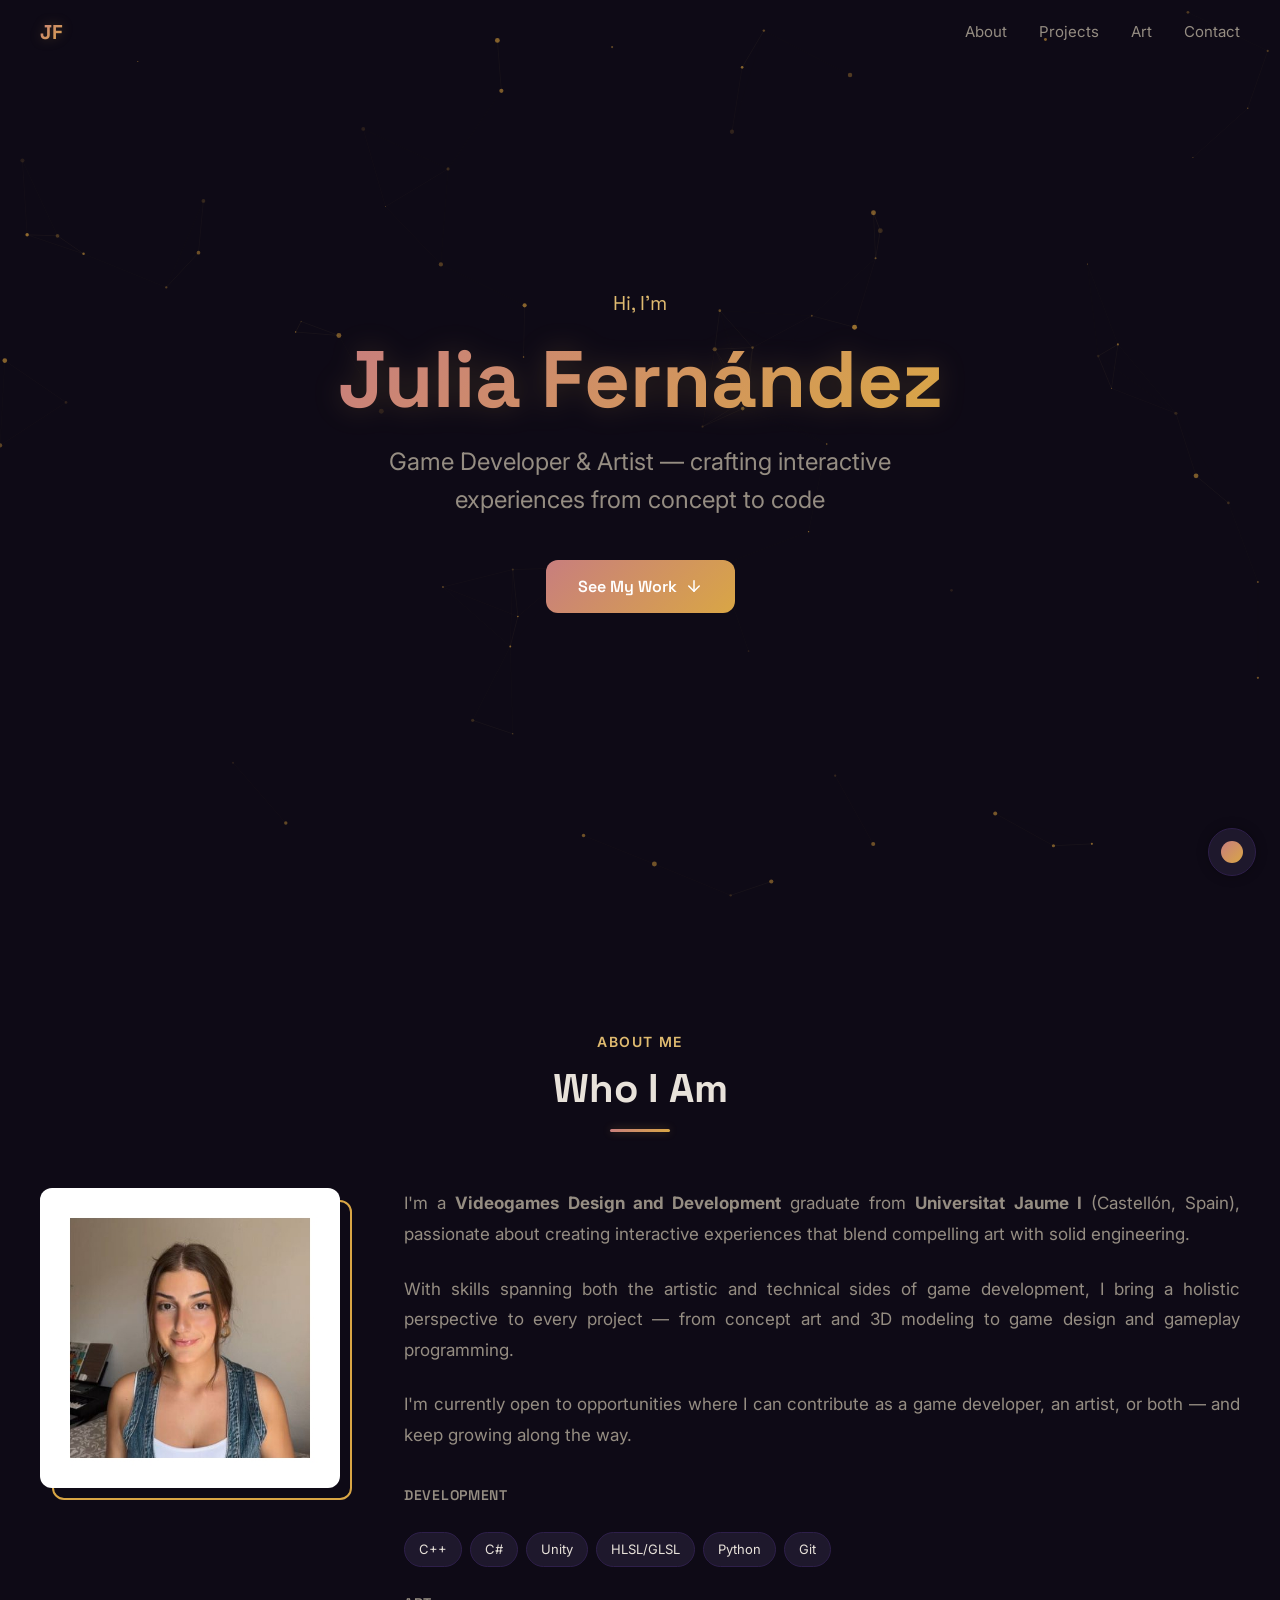
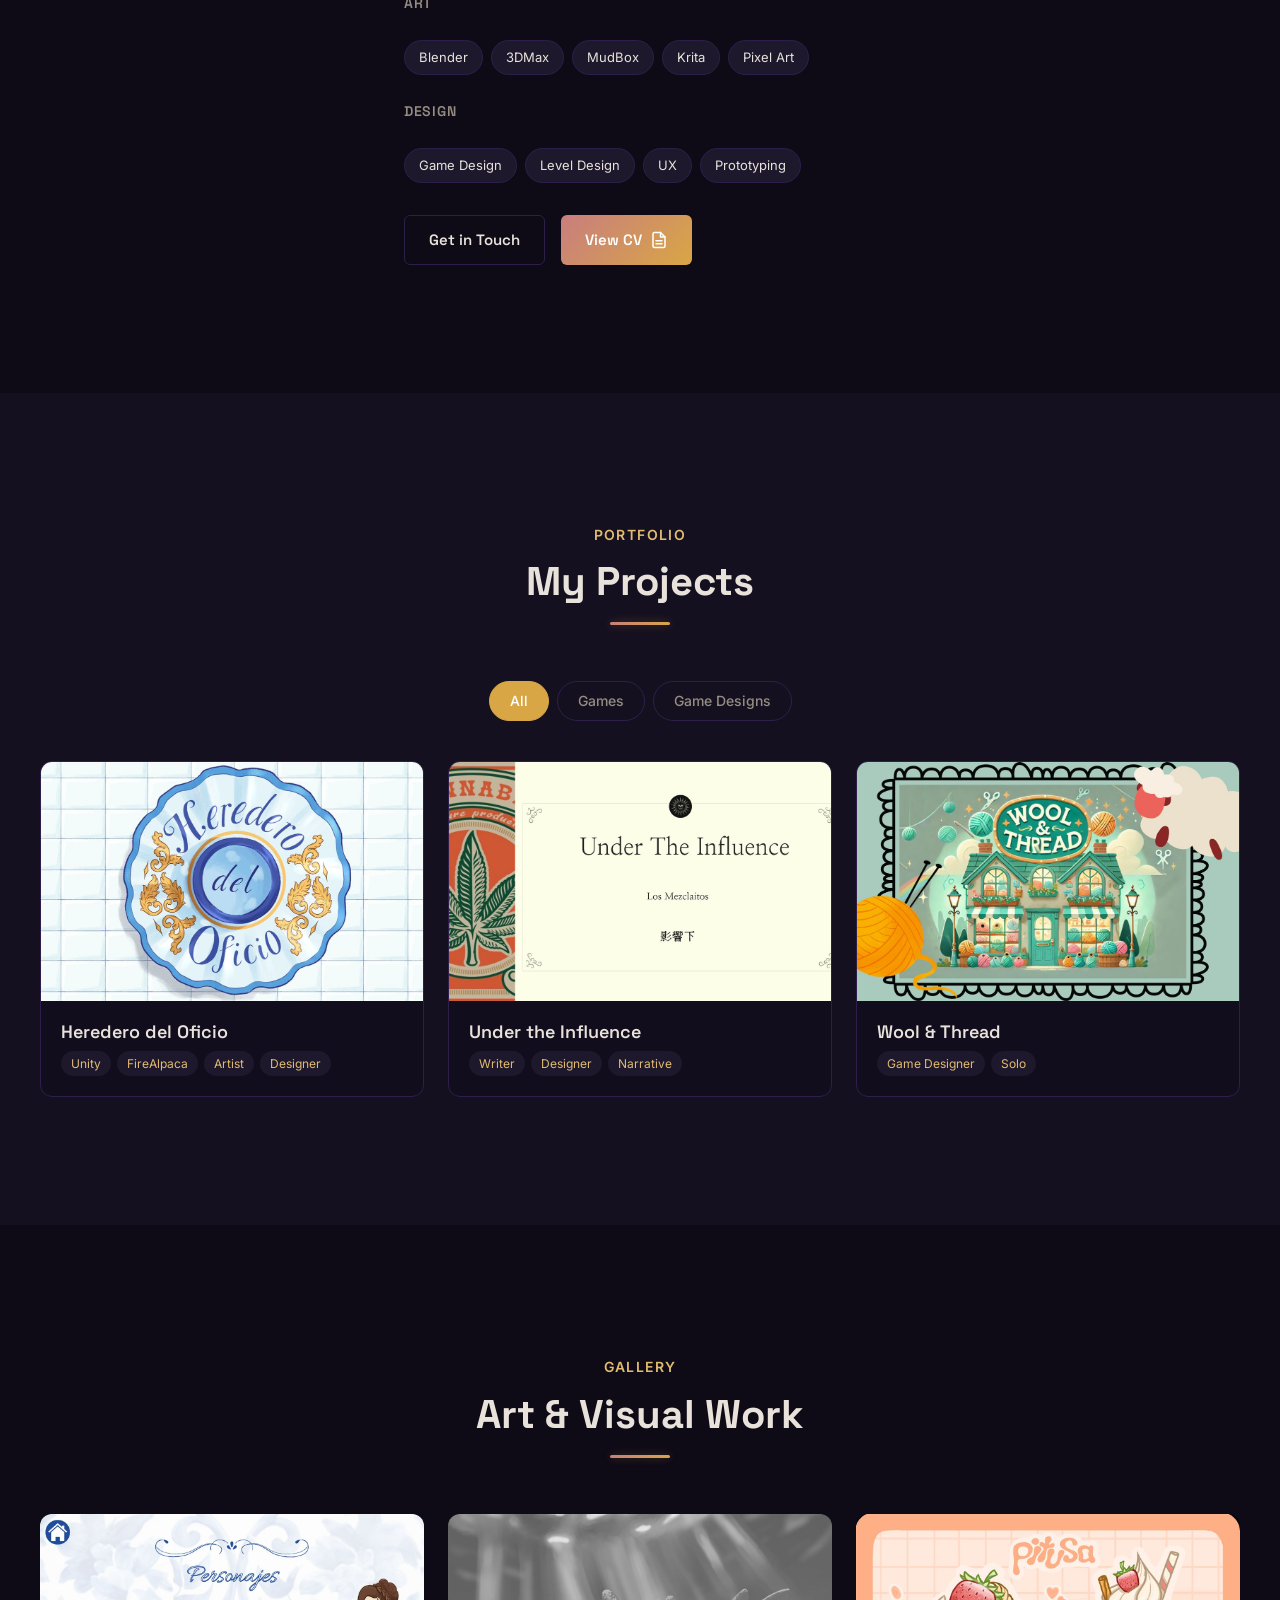
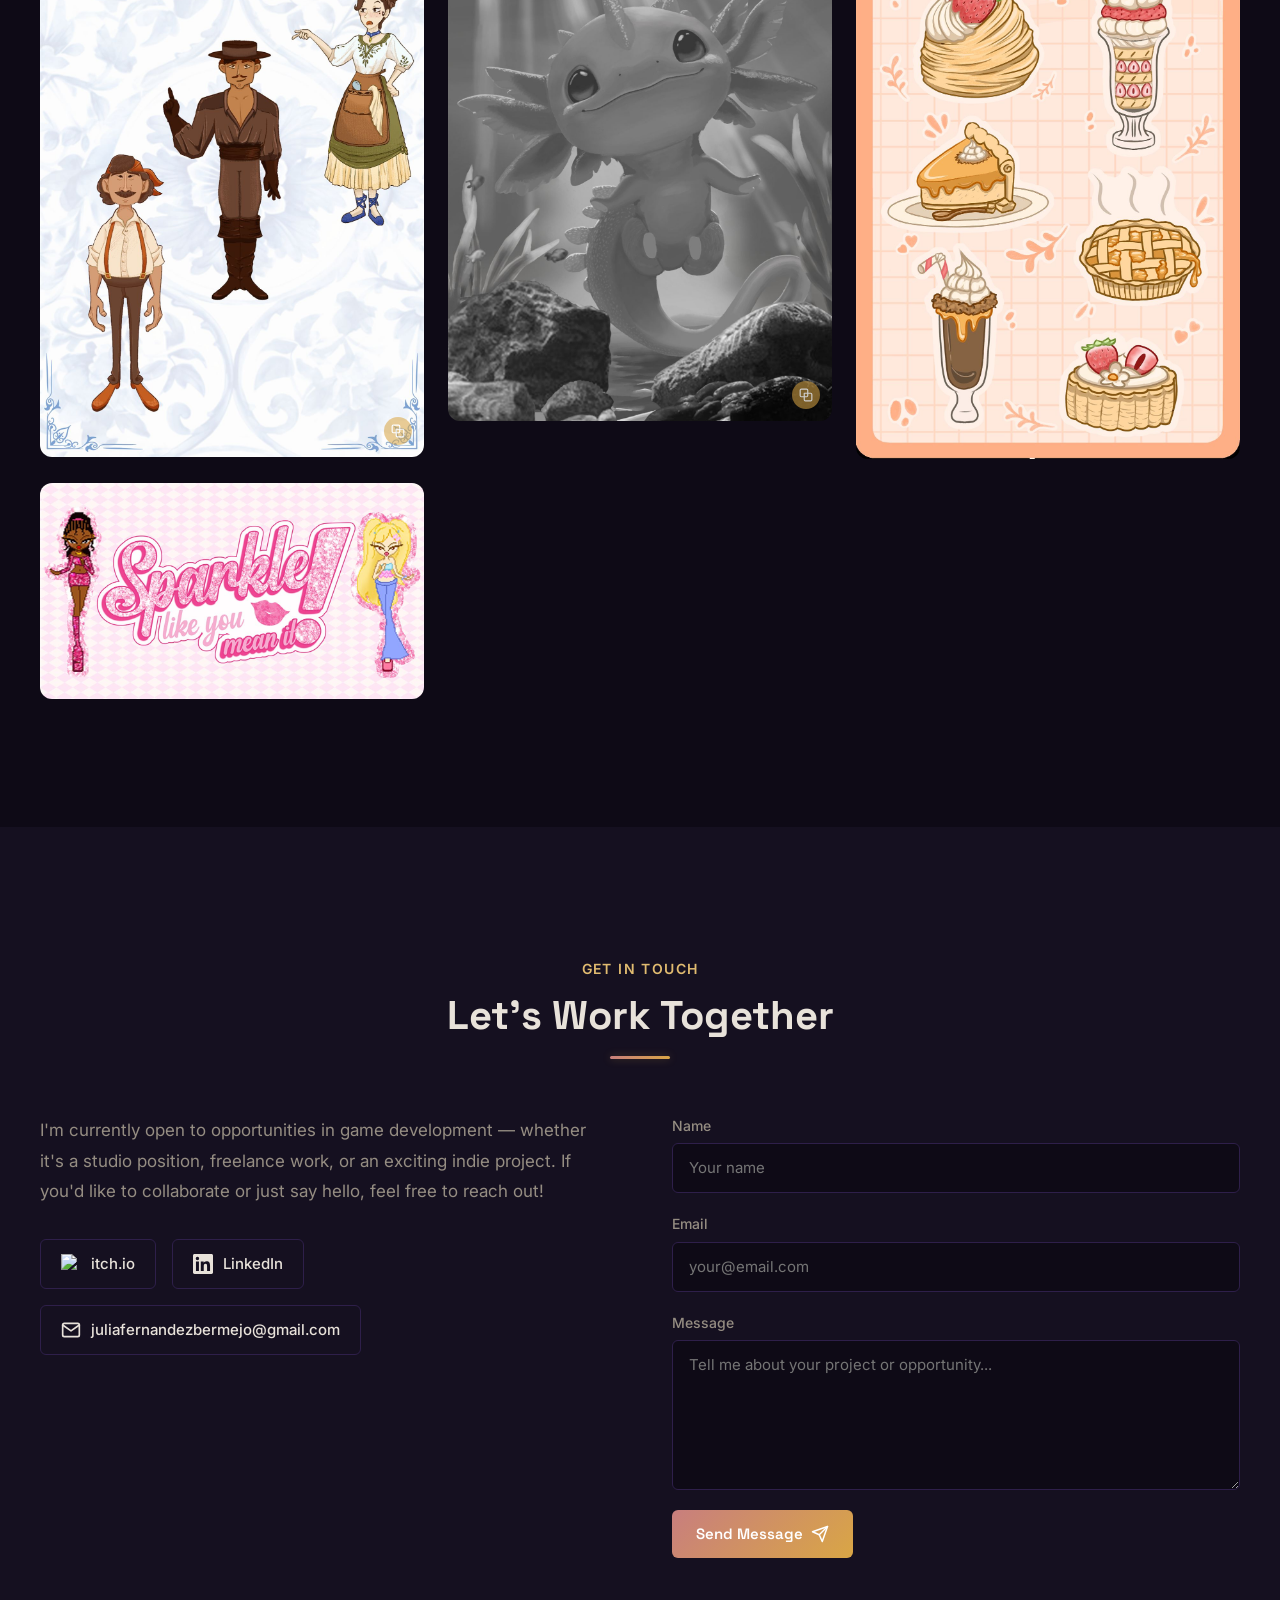
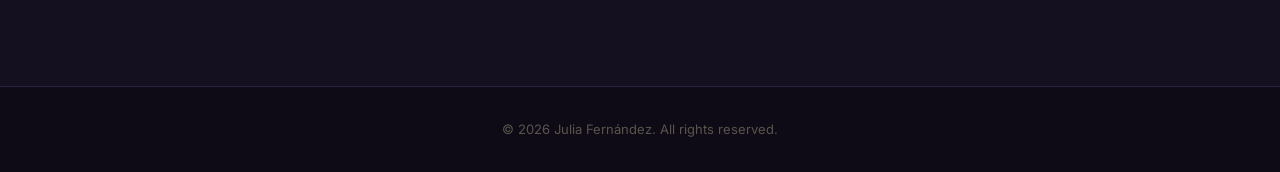
==== index.html @ 525a2eae "Add LinkedIn link to contact section Co-Authored-By: Claude Opus 4.6 (1M context) <noreply@anthropic" ====
<!DOCTYPE html>
<html lang="en">
<head>
  <meta charset="UTF-8">
  <meta name="viewport" content="width=device-width, initial-scale=1.0">
  <title>Julia Fernández — Game Developer & Artist</title>
  <meta name="description" content="Portfolio of Julia Fernández — Videogames Design & Development graduate from UJI. Game developer and artist showcasing games, art, and code.">

  <!-- Open Graph -->
  <meta property="og:title" content="Julia Fernández — Game Developer & Artist">
  <meta property="og:description" content="Game developer and artist. Videogames Design & Development graduate from UJI.">
  <meta property="og:type" content="website">

  <!-- Fonts -->
  <link rel="preconnect" href="https://fonts.googleapis.com">
  <link rel="preconnect" href="https://fonts.gstatic.com" crossorigin>
  <link href="https://fonts.googleapis.com/css2?family=Inter:wght@400;500;600;700&family=Space+Grotesk:wght@400;500;600;700&display=swap" rel="stylesheet">

  <!-- Styles -->
  <link rel="stylesheet" href="css/reset.css">
  <link rel="stylesheet" href="css/style.css?v=2">

  <!-- Favicon -->
  <link rel="icon" href="favicon.svg" type="image/svg+xml">
</head>
<body>

  <!-- ======== NAVIGATION ======== -->
  <nav class="nav">
    <div class="container">
      <a href="#hero" class="nav__logo">JF</a>
      <ul class="nav__links">
        <li><a href="#about" class="nav__link">About</a></li>
        <li><a href="#projects" class="nav__link">Projects</a></li>
        <li><a href="#art" class="nav__link">Art</a></li>
        <li><a href="#contact" class="nav__link">Contact</a></li>
      </ul>
      <button class="nav__hamburger" aria-label="Toggle menu">
        <span></span>
        <span></span>
        <span></span>
      </button>
    </div>
  </nav>

  <!-- ======== HERO ======== -->
  <section id="hero" class="hero">
    <canvas class="hero__canvas"></canvas>
    <div class="hero__content">
      <p class="hero__greeting">Hi, I'm</p>
      <h1 class="hero__name">Julia Fernández</h1>
      <p class="hero__tagline">Game Developer & Artist — crafting interactive experiences from concept to code</p>
      <a href="#projects" class="hero__cta">
        See My Work
        <svg viewBox="0 0 24 24" fill="none" stroke="currentColor" stroke-width="2" stroke-linecap="round" stroke-linejoin="round"><line x1="12" y1="5" x2="12" y2="19"/><polyline points="19 12 12 19 5 12"/></svg>
      </a>
    </div>
  </section>

  <!-- ======== ABOUT ======== -->
  <section id="about" class="about">
    <div class="container">
      <div class="section-header reveal">
        <span class="section-header__label">About Me</span>
        <h2 class="section-header__title">Who I Am</h2>
        <div class="section-header__line"></div>
      </div>
      <div class="about__grid reveal">
        <div class="about__image-wrapper">
          <img src="assets/images/profile/Foto_perfil.jpg" alt="Julia Fernández" class="about__image">
        </div>
        <div class="about__text">
          <p>I'm a <strong>Videogames Design and Development</strong> graduate from <strong>Universitat Jaume I</strong> (Castellón, Spain), passionate about creating interactive experiences that blend compelling art with solid engineering.</p>
          <p>With skills spanning both the artistic and technical sides of game development, I bring a holistic perspective to every project — from concept art and 3D modeling to game design and gameplay programming.</p>
          <p>I'm currently open to opportunities where I can contribute as a game developer, an artist, or both — and keep growing along the way.</p>

          <div class="about__skills">
            <div class="about__skills-category">
              <p class="about__skills-label">Development</p>
              <div class="about__skills-list">
                <span class="skill-pill">C++</span>
                <span class="skill-pill">C#</span>
                <span class="skill-pill">Unity</span>
                <span class="skill-pill">HLSL/GLSL</span>
                <span class="skill-pill">Python</span>
                <span class="skill-pill">Git</span>
              </div>
            </div>
            <div class="about__skills-category">
              <p class="about__skills-label">Art</p>
              <div class="about__skills-list">
                <span class="skill-pill">Blender</span>
                <span class="skill-pill">3DMax</span>
                <span class="skill-pill">MudBox</span>
                <span class="skill-pill">Krita</span>
                <span class="skill-pill">Pixel Art</span>
              </div>
            </div>
            <div class="about__skills-category">
              <p class="about__skills-label">Design</p>
              <div class="about__skills-list">
                <span class="skill-pill">Game Design</span>
                <span class="skill-pill">Level Design</span>
                <span class="skill-pill">UX</span>
                <span class="skill-pill">Prototyping</span>
              </div>
            </div>
          </div>

          <div class="about__actions">
            <a href="#contact" class="btn btn--outline">Get in Touch</a>
            <button class="btn btn--primary" id="view-cv-btn">
              View CV
              <svg viewBox="0 0 24 24" fill="none" stroke="currentColor" stroke-width="2" stroke-linecap="round" stroke-linejoin="round"><path d="M14 2H6a2 2 0 0 0-2 2v16a2 2 0 0 0 2 2h12a2 2 0 0 0 2-2V8z"/><polyline points="14 2 14 8 20 8"/><line x1="16" y1="13" x2="8" y2="13"/><line x1="16" y1="17" x2="8" y2="17"/></svg>
            </button>
          </div>
        </div>
      </div>
    </div>
  </section>

  <!-- ======== PROJECTS ======== -->
  <section id="projects" class="projects">
    <div class="container">
      <div class="section-header reveal">
        <span class="section-header__label">Portfolio</span>
        <h2 class="section-header__title">My Projects</h2>
        <div class="section-header__line"></div>
      </div>

      <div class="projects__filters reveal">
        <button class="filter-btn active" data-filter="all">All</button>
        <button class="filter-btn" data-filter="game">Games</button>
        <button class="filter-btn" data-filter="design">Game Designs</button>
      </div>

      <div class="projects__grid">
        <!-- Heredero del Oficio -->
        <article class="project-card reveal" data-project="heredero-del-oficio" data-category="game">
          <div class="project-card__thumbnail">
            <img src="assets/images/projects/PortadaJuegoItchHDO.jpg" alt="Heredero del Oficio" loading="lazy">
            <div class="project-card__overlay">
              <p class="project-card__overlay-text">Click to see details</p>
            </div>
          </div>
          <div class="project-card__info">
            <h3 class="project-card__title">Heredero del Oficio</h3>
            <div class="project-card__tags">
              <span class="project-card__tag">Unity</span>
              <span class="project-card__tag">FireAlpaca</span>
              <span class="project-card__tag">Artist</span>
              <span class="project-card__tag">Designer</span>
            </div>
          </div>
        </article>

        <!-- Under the Influence -->
        <article class="project-card reveal" data-project="under-the-influence" data-category="design">
          <div class="project-card__thumbnail">
            <img src="assets/images/projects/Under the influence.jpg" alt="Under the Influence" loading="lazy">
            <div class="project-card__overlay">
              <p class="project-card__overlay-text">Click to see details</p>
            </div>
          </div>
          <div class="project-card__info">
            <h3 class="project-card__title">Under the Influence</h3>
            <div class="project-card__tags">
              <span class="project-card__tag">Writer</span>
              <span class="project-card__tag">Designer</span>
              <span class="project-card__tag">Narrative</span>
            </div>
          </div>
        </article>

        <!-- Wool & Thread -->
        <article class="project-card reveal" data-project="wool-and-thread" data-category="design">
          <div class="project-card__thumbnail">
            <img src="assets/images/projects/Wool & Thread.jpg" alt="Wool & Thread" loading="lazy">
            <div class="project-card__overlay">
              <p class="project-card__overlay-text">Click to see details</p>
            </div>
          </div>
          <div class="project-card__info">
            <h3 class="project-card__title">Wool & Thread</h3>
            <div class="project-card__tags">
              <span class="project-card__tag">Game Designer</span>
              <span class="project-card__tag">Solo</span>
            </div>
          </div>
        </article>
      </div>
    </div>
  </section>

  <!-- ======== ART GALLERY ======== -->
  <section id="art" class="art">
    <div class="container">
      <div class="section-header reveal">
        <span class="section-header__label">Gallery</span>
        <h2 class="section-header__title">Art & Visual Work</h2>
        <div class="section-header__line"></div>
      </div>

      <div class="gallery__grid reveal">
        <!-- HDO Stack -->
        <div class="gallery__stack">
          <div class="gallery__item">
            <img src="assets/images/art/HDO1.jpg" alt="HDO 1" loading="lazy">
            <div class="gallery__item__overlay gallery__item__overlay--linked">
              <svg viewBox="0 0 24 24" fill="none" stroke="currentColor" stroke-width="2" stroke-linecap="round" stroke-linejoin="round"><circle cx="11" cy="11" r="8"/><line x1="21" y1="21" x2="16.65" y2="16.65"/><line x1="11" y1="8" x2="11" y2="14"/><line x1="8" y1="11" x2="14" y2="11"/></svg>
              <a href="assets/docs/Heredero del oficio trabajo individual_FernandezBermejoJulia.pdf" target="_blank" rel="noopener" class="gallery__item__link">
                <svg viewBox="0 0 24 24" fill="none" stroke="currentColor" stroke-width="2" stroke-linecap="round" stroke-linejoin="round"><path d="M14 2H6a2 2 0 0 0-2 2v16a2 2 0 0 0 2 2h12a2 2 0 0 0 2-2V8z"/><polyline points="14 2 14 8 20 8"/><line x1="16" y1="13" x2="8" y2="13"/><line x1="16" y1="17" x2="8" y2="17"/></svg>
                View Art Book
              </a>
            </div>
          </div>
          <div class="gallery__stack-hidden">
            <div class="gallery__item">
              <img src="assets/images/art/HDO2.jpg" alt="HDO 2" loading="lazy">
              <div class="gallery__item__overlay gallery__item__overlay--linked">
                <a href="assets/docs/Heredero del oficio trabajo individual_FernandezBermejoJulia.pdf" target="_blank" rel="noopener" class="gallery__item__link">
                  <svg viewBox="0 0 24 24" fill="none" stroke="currentColor" stroke-width="2" stroke-linecap="round" stroke-linejoin="round"><path d="M14 2H6a2 2 0 0 0-2 2v16a2 2 0 0 0 2 2h12a2 2 0 0 0 2-2V8z"/><polyline points="14 2 14 8 20 8"/><line x1="16" y1="13" x2="8" y2="13"/><line x1="16" y1="17" x2="8" y2="17"/></svg>
                  View Art Book
                </a>
              </div>
            </div>
            <div class="gallery__item">
              <img src="assets/images/art/HDO3.jpg" alt="HDO 3" loading="lazy">
              <div class="gallery__item__overlay gallery__item__overlay--linked">
                <a href="assets/docs/Heredero del oficio trabajo individual_FernandezBermejoJulia.pdf" target="_blank" rel="noopener" class="gallery__item__link">
                  <svg viewBox="0 0 24 24" fill="none" stroke="currentColor" stroke-width="2" stroke-linecap="round" stroke-linejoin="round"><path d="M14 2H6a2 2 0 0 0-2 2v16a2 2 0 0 0 2 2h12a2 2 0 0 0 2-2V8z"/><polyline points="14 2 14 8 20 8"/><line x1="16" y1="13" x2="8" y2="13"/><line x1="16" y1="17" x2="8" y2="17"/></svg>
                  View Art Book
                </a>
              </div>
            </div>
          </div>
        </div>

        <!-- Ajolote Stack -->
        <div class="gallery__stack">
          <div class="gallery__item">
            <img src="assets/images/art/Ajolote1.jpg" alt="Ajolote 1" loading="lazy">
            <div class="gallery__item__overlay">
              <svg viewBox="0 0 24 24" fill="none" stroke="currentColor" stroke-width="2" stroke-linecap="round" stroke-linejoin="round"><circle cx="11" cy="11" r="8"/><line x1="21" y1="21" x2="16.65" y2="16.65"/><line x1="11" y1="8" x2="11" y2="14"/><line x1="8" y1="11" x2="14" y2="11"/></svg>
            </div>
          </div>
          <div class="gallery__stack-hidden">
            <div class="gallery__item">
              <img src="assets/images/art/Ajolote2.jpg" alt="Ajolote 2" loading="lazy">
              <div class="gallery__item__overlay">
                <svg viewBox="0 0 24 24" fill="none" stroke="currentColor" stroke-width="2" stroke-linecap="round" stroke-linejoin="round"><circle cx="11" cy="11" r="8"/><line x1="21" y1="21" x2="16.65" y2="16.65"/><line x1="11" y1="8" x2="11" y2="14"/><line x1="8" y1="11" x2="14" y2="11"/></svg>
              </div>
            </div>
          </div>
        </div>

        <div class="gallery__item">
          <img src="assets/images/art/Pegatinas.jpg" alt="Pegatinas" loading="lazy">
          <div class="gallery__item__overlay">
            <svg viewBox="0 0 24 24" fill="none" stroke="currentColor" stroke-width="2" stroke-linecap="round" stroke-linejoin="round"><circle cx="11" cy="11" r="8"/><line x1="21" y1="21" x2="16.65" y2="16.65"/><line x1="11" y1="8" x2="11" y2="14"/><line x1="8" y1="11" x2="14" y2="11"/></svg>
          </div>
        </div>

        <div class="gallery__item">
          <img src="assets/images/art/Portada Sparkle like you mean it!.jpg" alt="Portada Sparkle like you mean it!" loading="lazy">
          <div class="gallery__item__overlay">
            <svg viewBox="0 0 24 24" fill="none" stroke="currentColor" stroke-width="2" stroke-linecap="round" stroke-linejoin="round"><circle cx="11" cy="11" r="8"/><line x1="21" y1="21" x2="16.65" y2="16.65"/><line x1="11" y1="8" x2="11" y2="14"/><line x1="8" y1="11" x2="14" y2="11"/></svg>
          </div>
        </div>
      </div>
    </div>
  </section>

  <!-- ======== CONTACT ======== -->
  <section id="contact" class="contact">
    <div class="container">
      <div class="section-header reveal">
        <span class="section-header__label">Get in Touch</span>
        <h2 class="section-header__title">Let's Work Together</h2>
        <div class="section-header__line"></div>
      </div>

      <div class="contact__grid reveal">
        <div class="contact__text">
          <p>I'm currently open to opportunities in game development — whether it's a studio position, freelance work, or an exciting indie project. If you'd like to collaborate or just say hello, feel free to reach out!</p>
          <div class="contact__socials">
            <a href="https://julia-fdez.itch.io/" target="_blank" rel="noopener" class="contact__social-btn">
              <img src="assets/images/icons/icons8-itch.io-24.jpg" alt="itch.io" width="20" height="20" style="display:inline;">
              itch.io
            </a>
            <a href="https://linkedin.com/in/julia-fernandez-bermejo-a28805402" target="_blank" rel="noopener" class="contact__social-btn">
              <svg viewBox="0 0 24 24" fill="currentColor" width="20" height="20"><path d="M20.447 20.452h-3.554v-5.569c0-1.328-.027-3.037-1.852-3.037-1.853 0-2.136 1.445-2.136 2.939v5.667H9.351V9h3.414v1.561h.046c.477-.9 1.637-1.85 3.37-1.85 3.601 0 4.267 2.37 4.267 5.455v6.286zM5.337 7.433a2.062 2.062 0 01-2.063-2.065 2.064 2.064 0 112.063 2.065zm1.782 13.019H3.555V9h3.564v11.452zM22.225 0H1.771C.792 0 0 .774 0 1.729v20.542C0 23.227.792 24 1.771 24h20.451C23.2 24 24 23.227 24 22.271V1.729C24 .774 23.2 0 22.222 0h.003z"/></svg>
              LinkedIn
            </a>
            <span class="contact__email">
              <svg viewBox="0 0 24 24" fill="none" stroke="currentColor" stroke-width="2" stroke-linecap="round" stroke-linejoin="round"><path d="M4 4h16c1.1 0 2 .9 2 2v12c0 1.1-.9 2-2 2H4c-1.1 0-2-.9-2-2V6c0-1.1.9-2 2-2z"/><polyline points="22,6 12,13 2,6"/></svg>
              juliafernandezbermejo@gmail.com
            </span>
          </div>
        </div>

        <form class="contact__form" action="https://formspree.io/f/mbdpvywy" method="POST">
          <div class="form-group">
            <label for="name">Name</label>
            <input type="text" id="name" name="name" required placeholder="Your name">
          </div>
          <div class="form-group">
            <label for="email">Email</label>
            <input type="email" id="email" name="email" required placeholder="your@email.com">
          </div>
          <div class="form-group">
            <label for="message">Message</label>
            <textarea id="message" name="message" required placeholder="Tell me about your project or opportunity..."></textarea>
          </div>
          <button type="submit" class="btn btn--primary">
            Send Message
            <svg viewBox="0 0 24 24" fill="none" stroke="currentColor" stroke-width="2" stroke-linecap="round" stroke-linejoin="round"><line x1="22" y1="2" x2="11" y2="13"/><polygon points="22 2 15 22 11 13 2 9 22 2"/></svg>
          </button>
        </form>
      </div>
    </div>
  </section>

  <!-- ======== FOOTER ======== -->
  <footer class="footer">
    <div class="container">
      <p class="footer__text">&copy; 2026 Julia Fernández. All rights reserved.</p>
    </div>
  </footer>

  <!-- ======== MODAL ======== -->
  <div class="modal-overlay">
    <div class="modal">
      <div class="modal__header">
        <div class="modal__carousel">
          <div class="placeholder-img">Project images will appear here</div>
          <button class="modal__carousel-btn modal__carousel-btn--prev" aria-label="Previous image">
            <svg viewBox="0 0 24 24" fill="none" stroke="currentColor" stroke-width="2" stroke-linecap="round" stroke-linejoin="round"><polyline points="15 18 9 12 15 6"/></svg>
          </button>
          <button class="modal__carousel-btn modal__carousel-btn--next" aria-label="Next image">
            <svg viewBox="0 0 24 24" fill="none" stroke="currentColor" stroke-width="2" stroke-linecap="round" stroke-linejoin="round"><polyline points="9 18 15 12 9 6"/></svg>
          </button>
        </div>
        <button class="modal__close" aria-label="Close modal">
          <svg viewBox="0 0 24 24" fill="none" stroke="currentColor" stroke-width="2" stroke-linecap="round" stroke-linejoin="round"><line x1="18" y1="6" x2="6" y2="18"/><line x1="6" y1="6" x2="18" y2="18"/></svg>
        </button>
      </div>
      <div class="modal__body">
        <h3 class="modal__title"></h3>
        <div class="modal__meta"></div>
        <p class="modal__description"></p>
        <h4 class="modal__section-title">Technologies</h4>
        <div class="modal__tech-list"></div>
        <div class="modal__links"></div>
      </div>
    </div>
  </div>

  <!-- ======== LIGHTBOX ======== -->
  <div class="lightbox-overlay">
    <button class="lightbox-close" aria-label="Close lightbox">
      <svg viewBox="0 0 24 24" fill="none" stroke="currentColor" stroke-width="2" stroke-linecap="round" stroke-linejoin="round"><line x1="18" y1="6" x2="6" y2="18"/><line x1="6" y1="6" x2="18" y2="18"/></svg>
    </button>
    <img src="" alt="">
  </div>

  <!-- ======== CV MODAL ======== -->
  <div class="cv-overlay" id="cv-overlay">
    <div class="cv-modal">
      <div class="cv-modal__header">
        <div class="cv-modal__tabs">
          <button class="cv-tab active" data-lang="en">EN</button>
          <button class="cv-tab" data-lang="es">ES</button>
        </div>
        <div class="cv-modal__actions">
          <button class="cv-modal__download" id="cv-download" title="Save as PDF">
            <svg viewBox="0 0 24 24" fill="none" stroke="currentColor" stroke-width="2" stroke-linecap="round" stroke-linejoin="round"><path d="M21 15v4a2 2 0 0 1-2 2H5a2 2 0 0 1-2-2v-4"/><polyline points="7 10 12 15 17 10"/><line x1="12" y1="15" x2="12" y2="3"/></svg>
            Download
          </button>
          <button class="cv-modal__close" id="cv-close" aria-label="Close CV">
            <svg viewBox="0 0 24 24" fill="none" stroke="currentColor" stroke-width="2" stroke-linecap="round" stroke-linejoin="round"><line x1="18" y1="6" x2="6" y2="18"/><line x1="6" y1="6" x2="18" y2="18"/></svg>
          </button>
        </div>
      </div>
      <div class="cv-modal__body">
        <iframe id="cv-iframe" src="cv/cv_en.html" title="CV"></iframe>
      </div>
    </div>
  </div>

  <!-- Theme Toggle -->
  <button class="theme-toggle" aria-label="Switch color theme">
    <div class="theme-toggle__icon"></div>
  </button>

  <!-- Scripts -->
  <script src="js/main.js?v=2" defer></script>
  <script src="js/modal.js?v=2" defer></script>
</body>
</html>
---- css/style.css ----
/* ========================================
   CSS Custom Properties
   ======================================== */
:root {
  /* Colors */
  --bg-primary: #0e0a16;
  --bg-secondary: #151020;
  --bg-tertiary: #1e182c;
  --bg-card: #110d1c;
  --text-primary: #e8e2da;
  --text-secondary: #958d82;
  --text-muted: #5a544c;
  --accent-primary: #d9a645;
  --accent-secondary: #e0bb70;
  --accent-gradient: linear-gradient(135deg, #c87e7e, #d9a645);
  --accent-glow: rgba(217, 166, 69, 0.3);
  --border-color: #2e1f4a;
  --particle-dot: 240, 176, 64;
  --particle-line: 255, 212, 118;

  /* Typography */
  --font-heading: 'Space Grotesk', sans-serif;
  --font-body: 'Inter', sans-serif;
}

/* Blue theme */
[data-theme="blue"] {
  --bg-primary: #0a0a0f;
  --bg-secondary: #12121a;
  --bg-tertiary: #1a1a2e;
  --bg-card: #14141f;
  --text-primary: #e8e8f0;
  --text-secondary: #8888a0;
  --text-muted: #555568;
  --accent-primary: #6c5ce7;
  --accent-secondary: #00cec9;
  --accent-gradient: linear-gradient(135deg, #6c5ce7, #00cec9);
  --accent-glow: rgba(108, 92, 231, 0.5);
  --border-color: #2a2a3e;
  --particle-dot: 108, 92, 231;
  --particle-line: 0, 206, 201;
}

:root {
  /* Spacing */
  --section-padding: clamp(4rem, 10vw, 8rem);
  --container-width: 1200px;
  --gap: 1.5rem;

  /* Transitions */
  --transition-fast: 0.2s ease;
  --transition-medium: 0.3s ease;
  --transition-slow: 0.5s ease;

  /* Border radius */
  --radius-sm: 6px;
  --radius-md: 12px;
  --radius-lg: 20px;
}

/* ========================================
   Base Styles
   ======================================== */
body {
  font-family: var(--font-body);
  font-size: clamp(0.9375rem, 2vw, 1.0625rem);
  color: var(--text-primary);
  background-color: var(--bg-primary);
}

h1, h2, h3, h4, h5, h6 {
  font-family: var(--font-heading);
  font-weight: 700;
  line-height: 1.2;
}

.container {
  width: min(var(--container-width), 100% - 3rem);
  margin-inline: auto;
}

section {
  padding-block: var(--section-padding);
}

/* ========================================
   Navigation
   ======================================== */
.nav {
  position: fixed;
  top: 0;
  left: 0;
  right: 0;
  z-index: 1000;
  padding: 1rem 0;
  transition: background var(--transition-medium), box-shadow var(--transition-medium);
}

.nav.scrolled {
  background: rgba(10, 10, 15, 0.95);
  backdrop-filter: blur(20px);
  box-shadow: 0 1px 0 var(--border-color);
}

.nav .container {
  display: flex;
  align-items: center;
  justify-content: space-between;
}

.nav__logo {
  font-family: var(--font-heading);
  font-size: 1.25rem;
  font-weight: 700;
  background: var(--accent-gradient);
  -webkit-background-clip: text;
  -webkit-text-fill-color: transparent;
  background-clip: text;
  filter: drop-shadow(0 0 6px color-mix(in srgb, var(--accent-primary) 25%, transparent));
}

.nav__links {
  display: flex;
  gap: 2rem;
}

.nav__link {
  font-size: 0.9375rem;
  color: var(--text-secondary);
  transition: color var(--transition-fast);
  position: relative;
}

.nav__link::after {
  content: '';
  position: absolute;
  bottom: -4px;
  left: 0;
  width: 0;
  height: 2px;
  background: var(--accent-gradient);
  box-shadow: 0 0 8px var(--accent-glow);
  transition: width var(--transition-medium);
}

.nav__link:hover,
.nav__link.active {
  color: var(--text-primary);
}

.nav__link.active::after,
.nav__link:hover::after {
  width: 100%;
}

/* Hamburger */
.nav__hamburger {
  display: none;
  flex-direction: column;
  gap: 5px;
  padding: 4px;
}

.nav__hamburger span {
  display: block;
  width: 24px;
  height: 2px;
  background: var(--text-primary);
  transition: transform var(--transition-medium), opacity var(--transition-medium);
}

.nav__hamburger.active span:nth-child(1) {
  transform: rotate(45deg) translate(5px, 5px);
}

.nav__hamburger.active span:nth-child(2) {
  opacity: 0;
}

.nav__hamburger.active span:nth-child(3) {
  transform: rotate(-45deg) translate(5px, -5px);
}

@media (max-width: 768px) {
  .nav__hamburger {
    display: flex;
  }

  .nav__links {
    position: fixed;
    top: 0;
    right: -100%;
    width: min(300px, 80vw);
    height: 100vh;
    flex-direction: column;
    background: var(--bg-secondary);
    padding: 5rem 2rem 2rem;
    gap: 1.5rem;
    transition: right var(--transition-medium);
    border-left: 1px solid var(--border-color);
  }

  .nav__links.open {
    right: 0;
  }

  .nav__link {
    font-size: 1.125rem;
  }
}

/* ========================================
   Hero Section
   ======================================== */
.hero {
  min-height: 100vh;
  display: flex;
  align-items: center;
  justify-content: center;
  text-align: center;
  position: relative;
  overflow: hidden;
  padding-top: 0;
  padding-bottom: 0;
}

.hero__canvas {
  position: absolute;
  top: 0;
  left: 0;
  width: 100%;
  height: 100%;
  z-index: 0;
}

.hero__content {
  position: relative;
  z-index: 1;
}

.hero__greeting {
  font-size: clamp(1rem, 2.5vw, 1.25rem);
  color: var(--accent-secondary);
  font-family: var(--font-heading);
  margin-bottom: 0.75rem;
}

.hero__name {
  font-size: clamp(2.5rem, 7vw, 5rem);
  font-weight: 700;
  margin-bottom: 1rem;
  background: var(--accent-gradient);
  -webkit-background-clip: text;
  -webkit-text-fill-color: transparent;
  background-clip: text;
  filter: drop-shadow(0 0 14px color-mix(in srgb, var(--accent-primary) 20%, transparent));
}

.hero__tagline {
  font-size: clamp(1.125rem, 3vw, 1.5rem);
  color: var(--text-secondary);
  margin-bottom: 2.5rem;
  max-width: 600px;
  margin-inline: auto;
}

.hero__cta {
  display: inline-flex;
  align-items: center;
  gap: 0.5rem;
  padding: 0.875rem 2rem;
  background: var(--accent-gradient);
  color: #fff;
  font-family: var(--font-heading);
  font-weight: 600;
  font-size: 1rem;
  border-radius: var(--radius-md);
  transition: transform var(--transition-fast), box-shadow var(--transition-fast);
}

.hero__cta:hover {
  transform: translateY(-2px);
  box-shadow: 0 0 20px var(--accent-glow), 0 0 40px color-mix(in srgb, var(--accent-primary) 20%, transparent);
}

.hero__cta svg {
  width: 18px;
  height: 18px;
  transition: transform var(--transition-fast);
}

.hero__cta:hover svg {
  transform: translateY(2px);
}

.hero__socials {
  display: flex;
  justify-content: center;
  gap: 1.25rem;
  margin-top: 3rem;
}

.hero__social-link {
  display: flex;
  align-items: center;
  justify-content: center;
  width: 44px;
  height: 44px;
  border-radius: 50%;
  border: 1px solid var(--border-color);
  color: var(--text-secondary);
  transition: color var(--transition-fast), border-color var(--transition-fast), transform var(--transition-fast);
}

.hero__social-link:hover {
  color: var(--accent-primary);
  border-color: var(--accent-primary);
  transform: translateY(-2px);
}

.hero__social-link svg {
  width: 20px;
  height: 20px;
}

/* ========================================
   Section Headers
   ======================================== */
.section-header {
  text-align: center;
  margin-bottom: 3.5rem;
}

.section-header__label {
  display: inline-block;
  font-size: 0.875rem;
  font-weight: 600;
  color: var(--accent-secondary);
  text-transform: uppercase;
  letter-spacing: 0.1em;
  margin-bottom: 0.75rem;
}

.section-header__title {
  font-size: clamp(1.75rem, 4vw, 2.5rem);
  margin-bottom: 1rem;
}

.section-header__line {
  width: 60px;
  height: 3px;
  background: var(--accent-gradient);
  margin-inline: auto;
  border-radius: 2px;
  box-shadow: 0 0 8px var(--accent-glow);
}

/* ========================================
   About Section
   ======================================== */
.about__grid {
  display: grid;
  grid-template-columns: 300px 1fr;
  gap: 4rem;
  align-items: start;
}

.about__image-wrapper {
  position: relative;
}

.about__image-wrapper::before {
  content: '';
  position: absolute;
  top: 12px;
  left: 12px;
  right: -12px;
  bottom: -12px;
  border: 2px solid var(--accent-primary);
  border-radius: var(--radius-md);
  z-index: -1;
}

.about__image {
  width: 100%;
  aspect-ratio: 1;
  object-fit: cover;
  border-radius: var(--radius-md);
  background: var(--bg-tertiary);
  display: flex;
  align-items: center;
  justify-content: center;
  color: var(--text-muted);
  font-size: 0.875rem;
}

.about__text p {
  color: var(--text-secondary);
  margin-bottom: 1.5rem;
  line-height: 1.8;
  text-align: justify;
}

.about__skills {
  margin-top: 2rem;
}

.about__skills-category {
  margin-bottom: 1.5rem;
}

.about__skills-label {
  font-family: var(--font-heading);
  font-size: 0.875rem;
  font-weight: 600;
  color: var(--accent-primary);
  margin-bottom: 0.75rem;
  text-transform: uppercase;
  letter-spacing: 0.05em;
}

.about__skills-list {
  display: flex;
  flex-wrap: wrap;
  gap: 0.5rem;
}

.skill-pill {
  display: inline-block;
  padding: 0.375rem 0.875rem;
  background: var(--bg-tertiary);
  border: 1px solid var(--border-color);
  border-radius: 100px;
  font-size: 0.8125rem;
  color: var(--text-primary);
  transition: border-color var(--transition-fast), background var(--transition-fast);
}

.skill-pill:hover {
  border-color: var(--accent-primary);
  background: color-mix(in srgb, var(--accent-primary) 10%, transparent);
}

.about__actions {
  margin-top: 2rem;
  display: flex;
  gap: 1rem;
  flex-wrap: wrap;
}

.btn {
  display: inline-flex;
  align-items: center;
  gap: 0.5rem;
  padding: 0.75rem 1.5rem;
  font-family: var(--font-heading);
  font-weight: 600;
  font-size: 0.9375rem;
  border-radius: var(--radius-sm);
  transition: all var(--transition-fast);
}

.btn--primary {
  background: var(--accent-gradient);
  color: #fff;
}

.btn--primary:hover {
  transform: translateY(-2px);
  box-shadow: 0 0 20px var(--accent-glow), 0 0 40px color-mix(in srgb, var(--accent-primary) 15%, transparent);
}

.btn--outline {
  border: 1px solid var(--border-color);
  color: var(--text-primary);
}

.btn--outline:hover {
  border-color: var(--accent-primary);
  background: color-mix(in srgb, var(--accent-primary) 10%, transparent);
}

.btn svg {
  width: 18px;
  height: 18px;
}

@media (max-width: 768px) {
  .about__grid {
    grid-template-columns: 1fr;
    gap: 2rem;
    justify-items: center;
  }

  .about__image-wrapper {
    max-width: 250px;
  }
}

/* ========================================
   Projects Section
   ======================================== */
.projects {
  background: var(--bg-secondary);
}

.projects__filters {
  display: flex;
  justify-content: center;
  flex-wrap: wrap;
  gap: 0.5rem;
  margin-bottom: 2.5rem;
}

.filter-btn {
  padding: 0.5rem 1.25rem;
  font-size: 0.875rem;
  font-weight: 500;
  color: var(--text-secondary);
  border: 1px solid var(--border-color);
  border-radius: 100px;
  transition: all var(--transition-fast);
}

.filter-btn:hover,
.filter-btn.active {
  color: #fff;
  border-color: var(--accent-primary);
  background: color-mix(in srgb, var(--accent-primary) 15%, transparent);
}

.filter-btn.active {
  background: var(--accent-primary);
}

.projects__grid {
  display: grid;
  grid-template-columns: repeat(3, 1fr);
  gap: var(--gap);
}

.project-card {
  background: var(--bg-card);
  border: 1px solid var(--border-color);
  border-radius: var(--radius-md);
  overflow: hidden;
  cursor: pointer;
  transition: transform var(--transition-medium), box-shadow var(--transition-medium), border-color var(--transition-medium);
}

.project-card:hover {
  transform: translateY(-4px);
  box-shadow: 0 0 20px color-mix(in srgb, var(--accent-primary) 15%, transparent), 0 12px 40px rgba(0, 0, 0, 0.4);
  border-color: var(--accent-primary);
}

.project-card.hidden {
  display: none;
}

.project-card__thumbnail {
  position: relative;
  aspect-ratio: 16/10;
  overflow: hidden;
  background: var(--bg-tertiary);
}

.project-card__thumbnail img {
  width: 100%;
  height: 100%;
  object-fit: cover;
  transition: transform var(--transition-slow);
}

.project-card:hover .project-card__thumbnail img {
  transform: scale(1.05);
}

.project-card__overlay {
  position: absolute;
  inset: 0;
  background: linear-gradient(to top, rgba(10, 10, 15, 0.9) 0%, transparent 60%);
  opacity: 0;
  transition: opacity var(--transition-medium);
  display: flex;
  align-items: flex-end;
  padding: 1.25rem;
}

.project-card:hover .project-card__overlay {
  opacity: 1;
}

.project-card__overlay-text {
  font-size: 0.875rem;
  color: var(--text-secondary);
  line-height: 1.5;
}

.project-card__info {
  padding: 1.25rem;
}

.project-card__title {
  font-family: var(--font-heading);
  font-size: 1.125rem;
  font-weight: 600;
  margin-bottom: 0.5rem;
}

.project-card__tags {
  display: flex;
  flex-wrap: wrap;
  gap: 0.375rem;
}

.project-card__tag {
  font-size: 0.75rem;
  padding: 0.2rem 0.625rem;
  background: var(--bg-tertiary);
  border-radius: 100px;
  color: var(--accent-secondary);
}

@media (max-width: 1024px) {
  .projects__grid {
    grid-template-columns: repeat(2, 1fr);
  }
}

@media (max-width: 600px) {
  .projects__grid {
    grid-template-columns: 1fr;
  }
}

/* ========================================
   Art Gallery Section
   ======================================== */
.gallery__filters {
  display: flex;
  justify-content: center;
  flex-wrap: wrap;
  gap: 0.5rem;
  margin-bottom: 2.5rem;
}

.gallery__grid {
  display: grid;
  grid-template-columns: repeat(3, 1fr);
  gap: var(--gap);
}

.gallery__item {
  border-radius: var(--radius-md);
  overflow: hidden;
  cursor: pointer;
  position: relative;
  background: var(--bg-tertiary);
}

.gallery__item.hidden {
  display: none;
}

.gallery__item img {
  width: 100%;
  display: block;
  transition: transform var(--transition-slow);
}

.gallery__item:hover img {
  transform: scale(1.03);
}

.gallery__item__overlay {
  position: absolute;
  inset: 0;
  background: rgba(10, 10, 15, 0.6);
  opacity: 0;
  transition: opacity var(--transition-medium);
  display: flex;
  align-items: center;
  justify-content: center;
}

.gallery__item:hover .gallery__item__overlay {
  opacity: 1;
}

.gallery__item__overlay svg {
  width: 32px;
  height: 32px;
  color: #fff;
}

.gallery__item__overlay--linked {
  flex-direction: column;
  justify-content: center;
  align-items: center;
}

.gallery__item__link {
  position: absolute;
  bottom: 0.75rem;
  left: 50%;
  transform: translateX(-50%);
  display: flex;
  align-items: center;
  gap: 0.5rem;
  padding: 0.75rem 1.75rem;
  background: color-mix(in srgb, var(--accent-primary) 85%, transparent);
  border-radius: 100px;
  color: #fff;
  font-size: 1rem;
  font-weight: 600;
  font-family: var(--font-heading);
  white-space: nowrap;
  transition: background var(--transition-fast);
}

.gallery__item__link svg {
  width: 18px;
  height: 18px;
}

.gallery__item__link:hover {
  background: var(--accent-primary);
}

/* Gallery Stacks */
.gallery__stack {
  position: relative;
  z-index: 1;
}

.gallery__stack.expanded {
  z-index: 100;
}

.gallery__stack > .gallery__item {
  border-radius: var(--radius-md);
  position: relative;
  z-index: 10;
}

.gallery__stack-hidden {
  position: absolute;
  top: 0;
  left: 0;
  width: 100%;
  height: 100%;
  pointer-events: none;
  z-index: 5;
}

.gallery__stack.expanded .gallery__stack-hidden {
  pointer-events: auto;
}

.gallery__stack-hidden .gallery__item {
  position: absolute;
  top: 0;
  left: 0;
  width: 100%;
  transform: translateX(0);
  opacity: 0;
  transition: transform 0.45s cubic-bezier(0.4, 0, 0.2, 1), opacity 0.35s ease;
}

.gallery__stack-hidden .gallery__item:nth-child(1) {
  z-index: 4;
}

.gallery__stack-hidden .gallery__item:nth-child(2) {
  z-index: 3;
}

.gallery__stack.expanded .gallery__stack-hidden .gallery__item:nth-child(1) {
  transform: translateX(calc(100% + var(--gap)));
  opacity: 1;
  transition-delay: 0s;
}

.gallery__stack.expanded .gallery__stack-hidden .gallery__item:nth-child(2) {
  transform: translateX(calc(200% + var(--gap) * 2));
  opacity: 1;
  transition-delay: 0.1s;
}

.gallery__stack-hidden .gallery__item {
  border-radius: var(--radius-md);
}

/* Subtle indicator that stack has more images */
.gallery__stack > .gallery__item::after {
  content: '';
  position: absolute;
  bottom: 0.75rem;
  right: 0.75rem;
  width: 28px;
  height: 28px;
  background: color-mix(in srgb, var(--accent-primary) 70%, transparent);
  border-radius: 50%;
  opacity: 0.8;
  transition: opacity var(--transition-fast);
  background-image: url("data:image/svg+xml,%3Csvg xmlns='http://www.w3.org/2000/svg' viewBox='0 0 24 24' fill='none' stroke='white' stroke-width='2' stroke-linecap='round' stroke-linejoin='round'%3E%3Crect x='2' y='2' width='13' height='13' rx='2'/%3E%3Cpath d='M9 9h11a2 2 0 0 1 2 2v9a2 2 0 0 1-2 2H11a2 2 0 0 1-2-2z'/%3E%3C/svg%3E");
  background-size: 14px;
  background-position: center;
  background-repeat: no-repeat;
}

.gallery__stack.expanded > .gallery__item::after {
  opacity: 0;
}

@media (max-width: 1024px) {
  .gallery__grid {
    grid-template-columns: repeat(2, 1fr);
  }
}

@media (max-width: 600px) {
  .gallery__grid {
    grid-template-columns: 1fr;
  }
}

/* ========================================
   Contact Section
   ======================================== */
.contact {
  background: var(--bg-secondary);
}

.contact__grid {
  display: grid;
  grid-template-columns: 1fr 1fr;
  gap: 4rem;
}

.contact__text p {
  color: var(--text-secondary);
  margin-bottom: 2rem;
  line-height: 1.8;
}

.contact__socials {
  display: flex;
  flex-wrap: wrap;
  gap: 1rem;
}

.contact__social-btn {
  display: inline-flex;
  align-items: center;
  gap: 0.625rem;
  padding: 0.75rem 1.25rem;
  border: 1px solid var(--border-color);
  border-radius: var(--radius-sm);
  color: var(--text-primary);
  font-size: 0.9375rem;
  font-weight: 500;
  transition: all var(--transition-fast);
}

.contact__social-btn:hover {
  border-color: var(--accent-primary);
  background: color-mix(in srgb, var(--accent-primary) 10%, transparent);
  transform: translateY(-2px);
}

.contact__social-btn svg {
  width: 20px;
  height: 20px;
}

.contact__email {
  display: inline-flex;
  align-items: center;
  gap: 0.625rem;
  padding: 0.75rem 1.25rem;
  border: 1px solid var(--border-color);
  border-radius: var(--radius-sm);
  color: var(--text-primary);
  font-size: 0.9375rem;
  font-weight: 500;
}

.contact__email svg {
  width: 20px;
  height: 20px;
  flex-shrink: 0;
}

.contact__form {
  display: flex;
  flex-direction: column;
  gap: 1.25rem;
}

.form-group {
  display: flex;
  flex-direction: column;
  gap: 0.375rem;
}

.form-group label {
  font-size: 0.875rem;
  font-weight: 500;
  color: var(--text-secondary);
}

.form-group input,
.form-group textarea {
  padding: 0.75rem 1rem;
  background: var(--bg-primary);
  border: 1px solid var(--border-color);
  border-radius: var(--radius-sm);
  color: var(--text-primary);
  font-size: 0.9375rem;
  transition: border-color var(--transition-fast);
}

.form-group input:focus,
.form-group textarea:focus {
  outline: none;
  border-color: var(--accent-primary);
}

.form-group textarea {
  min-height: 150px;
  resize: vertical;
}

.contact__form .btn {
  align-self: flex-start;
}

@media (max-width: 768px) {
  .contact__grid {
    grid-template-columns: 1fr;
    gap: 2.5rem;
  }
}

/* ========================================
   Footer
   ======================================== */
.footer {
  padding: 2rem 0;
  border-top: 1px solid var(--border-color);
  text-align: center;
}

.footer__text {
  font-size: 0.8125rem;
  color: var(--text-muted);
}

/* ========================================
   Modal
   ======================================== */
.modal-overlay {
  position: fixed;
  inset: 0;
  z-index: 2000;
  background: rgba(0, 0, 0, 0.85);
  backdrop-filter: blur(8px);
  display: flex;
  align-items: center;
  justify-content: center;
  opacity: 0;
  pointer-events: none;
  transition: opacity var(--transition-medium);
  padding: 2rem;
}

.modal-overlay.active {
  opacity: 1;
  pointer-events: auto;
}

.modal {
  background: var(--bg-secondary);
  border: 1px solid var(--border-color);
  border-radius: var(--radius-lg);
  max-width: 800px;
  width: 100%;
  max-height: 85vh;
  overflow-y: auto;
  transform: translateY(20px);
  transition: transform var(--transition-medium);
}

.modal-overlay.active .modal {
  transform: translateY(0);
}

.modal__header {
  position: relative;
}

.modal__carousel {
  position: relative;
  aspect-ratio: 16/9;
  background: var(--bg-primary);
  overflow: hidden;
}

.modal__carousel img {
  width: 100%;
  height: 100%;
  object-fit: cover;
}

.modal__carousel-btn {
  position: absolute;
  top: 50%;
  transform: translateY(-50%);
  width: 40px;
  height: 40px;
  border-radius: 50%;
  background: rgba(10, 10, 15, 0.7);
  color: #fff;
  display: flex;
  align-items: center;
  justify-content: center;
  transition: background var(--transition-fast);
}

.modal__carousel-btn:hover {
  background: var(--accent-primary);
}

.modal__carousel-btn--prev {
  left: 1rem;
}

.modal__carousel-btn--next {
  right: 1rem;
}

.modal__close {
  position: absolute;
  top: 1rem;
  right: 1rem;
  width: 40px;
  height: 40px;
  border-radius: 50%;
  background: rgba(10, 10, 15, 0.7);
  color: #fff;
  display: flex;
  align-items: center;
  justify-content: center;
  z-index: 10;
  transition: background var(--transition-fast);
}

.modal__close:hover {
  background: var(--accent-primary);
}

.modal__body {
  padding: 2rem;
}

.modal__title {
  font-size: 1.5rem;
  margin-bottom: 0.5rem;
}

.modal__meta {
  display: flex;
  flex-wrap: wrap;
  gap: 0.75rem;
  margin-bottom: 1.5rem;
}

.modal__meta-item {
  font-size: 0.8125rem;
  color: var(--text-secondary);
  display: flex;
  align-items: center;
  gap: 0.375rem;
}

.modal__meta-item svg {
  width: 14px;
  height: 14px;
  color: var(--accent-secondary);
}

.modal__description {
  color: var(--text-secondary);
  line-height: 1.8;
  margin-bottom: 1.5rem;
}

.modal__section-title {
  font-size: 1rem;
  font-weight: 600;
  margin-bottom: 0.75rem;
  color: var(--accent-primary);
}

.modal__tech-list {
  display: flex;
  flex-wrap: wrap;
  gap: 0.5rem;
  margin-bottom: 1.5rem;
}

.modal__links {
  display: flex;
  gap: 1rem;
  flex-wrap: wrap;
}

/* ========================================
   Lightbox
   ======================================== */
.lightbox-overlay {
  position: fixed;
  inset: 0;
  z-index: 3000;
  background: rgba(0, 0, 0, 0.95);
  display: flex;
  align-items: center;
  justify-content: center;
  opacity: 0;
  pointer-events: none;
  transition: opacity var(--transition-medium);
  cursor: zoom-out;
}

.lightbox-overlay.active {
  opacity: 1;
  pointer-events: auto;
}

.lightbox-overlay img {
  max-width: 90vw;
  max-height: 90vh;
  object-fit: contain;
  border-radius: var(--radius-sm);
}

.lightbox-close {
  position: absolute;
  top: 1.5rem;
  right: 1.5rem;
  width: 44px;
  height: 44px;
  border-radius: 50%;
  background: rgba(255, 255, 255, 0.1);
  color: #fff;
  display: flex;
  align-items: center;
  justify-content: center;
  transition: background var(--transition-fast);
}

.lightbox-close:hover {
  background: rgba(255, 255, 255, 0.2);
}

/* ========================================
   Theme Toggle
   ======================================== */
.theme-toggle {
  position: fixed;
  bottom: 1.5rem;
  right: 1.5rem;
  z-index: 999;
  width: 48px;
  height: 48px;
  border-radius: 50%;
  background: var(--bg-tertiary);
  border: 1px solid var(--border-color);
  display: flex;
  align-items: center;
  justify-content: center;
  cursor: pointer;
  transition: all var(--transition-fast);
  box-shadow: 0 0 12px rgba(0, 0, 0, 0.3);
}

.theme-toggle:hover {
  border-color: var(--accent-primary);
  box-shadow: 0 0 16px var(--accent-glow);
  transform: scale(1.1);
}

.theme-toggle__icon {
  width: 22px;
  height: 22px;
  border-radius: 50%;
  background: var(--accent-gradient);
}

/* ========================================
   Scroll Animations
   ======================================== */
.reveal {
  opacity: 0;
  transform: translateY(30px);
  transition: opacity 0.6s ease, transform 0.6s ease;
}

.reveal.visible {
  opacity: 1;
  transform: translateY(0);
}

/* ========================================
   Scrollbar
   ======================================== */
::-webkit-scrollbar {
  width: 8px;
}

::-webkit-scrollbar-track {
  background: var(--bg-primary);
}

::-webkit-scrollbar-thumb {
  background: var(--bg-tertiary);
  border-radius: 4px;
}

::-webkit-scrollbar-thumb:hover {
  background: var(--accent-primary);
}

/* ========================================
   Placeholder images (remove when adding real images)
   ======================================== */
.placeholder-img {
  width: 100%;
  height: 100%;
  background: var(--bg-tertiary);
  display: flex;
  align-items: center;
  justify-content: center;
  color: var(--text-muted);
  font-size: 0.8125rem;
  font-family: var(--font-body);
}

/* ========================================
   CV Modal
   ======================================== */
.cv-overlay {
  position: fixed;
  inset: 0;
  z-index: 2500;
  background: rgba(0, 0, 0, 0.9);
  backdrop-filter: blur(8px);
  display: flex;
  align-items: center;
  justify-content: center;
  opacity: 0;
  pointer-events: none;
  transition: opacity var(--transition-medium);
  padding: 1.5rem;
}

.cv-overlay.active {
  opacity: 1;
  pointer-events: auto;
}

.cv-modal {
  background: var(--bg-secondary);
  border: 1px solid var(--border-color);
  border-radius: var(--radius-lg);
  width: 100%;
  max-width: 900px;
  height: 90vh;
  display: flex;
  flex-direction: column;
  overflow: hidden;
  transform: translateY(20px) scale(0.97);
  transition: transform var(--transition-medium);
}

.cv-overlay.active .cv-modal {
  transform: translateY(0) scale(1);
}

.cv-modal__header {
  display: flex;
  align-items: center;
  justify-content: space-between;
  padding: 0.75rem 1.25rem;
  border-bottom: 1px solid var(--border-color);
  flex-shrink: 0;
}

.cv-modal__tabs {
  display: flex;
  gap: 0.25rem;
  background: var(--bg-primary);
  padding: 3px;
  border-radius: 8px;
}

.cv-tab {
  padding: 0.4rem 1rem;
  font-size: 0.8125rem;
  font-weight: 600;
  font-family: var(--font-heading);
  color: var(--text-secondary);
  border-radius: 6px;
  transition: all var(--transition-fast);
  cursor: pointer;
}

.cv-tab:hover {
  color: var(--text-primary);
}

.cv-tab.active {
  background: var(--accent-primary);
  color: #fff;
}

.cv-modal__actions {
  display: flex;
  align-items: center;
  gap: 0.5rem;
}

.cv-modal__download {
  display: inline-flex;
  align-items: center;
  gap: 0.4rem;
  padding: 0.4rem 1rem;
  font-size: 0.8125rem;
  font-weight: 600;
  font-family: var(--font-heading);
  color: var(--text-primary);
  border: 1px solid var(--border-color);
  border-radius: var(--radius-sm);
  background: transparent;
  cursor: pointer;
  transition: all var(--transition-fast);
}

.cv-modal__download:hover {
  border-color: var(--accent-primary);
  background: color-mix(in srgb, var(--accent-primary) 10%, transparent);
}

.cv-modal__download svg {
  width: 16px;
  height: 16px;
}

.cv-modal__close {
  width: 36px;
  height: 36px;
  border-radius: 50%;
  background: transparent;
  border: none;
  display: flex;
  align-items: center;
  justify-content: center;
  color: var(--text-secondary);
  cursor: pointer;
  transition: all var(--transition-fast);
}

.cv-modal__close:hover {
  background: var(--bg-tertiary);
  color: var(--text-primary);
}

.cv-modal__close svg {
  width: 20px;
  height: 20px;
}

.cv-modal__body {
  flex: 1;
  overflow: hidden;
  background: #cbd5e1;
}

.cv-modal__body iframe {
  width: 100%;
  height: 100%;
  border: none;
}

@media (max-width: 768px) {
  .cv-overlay { padding: 0; }
  .cv-modal {
    border-radius: 0;
    height: 100vh;
    max-width: 100%;
  }
}
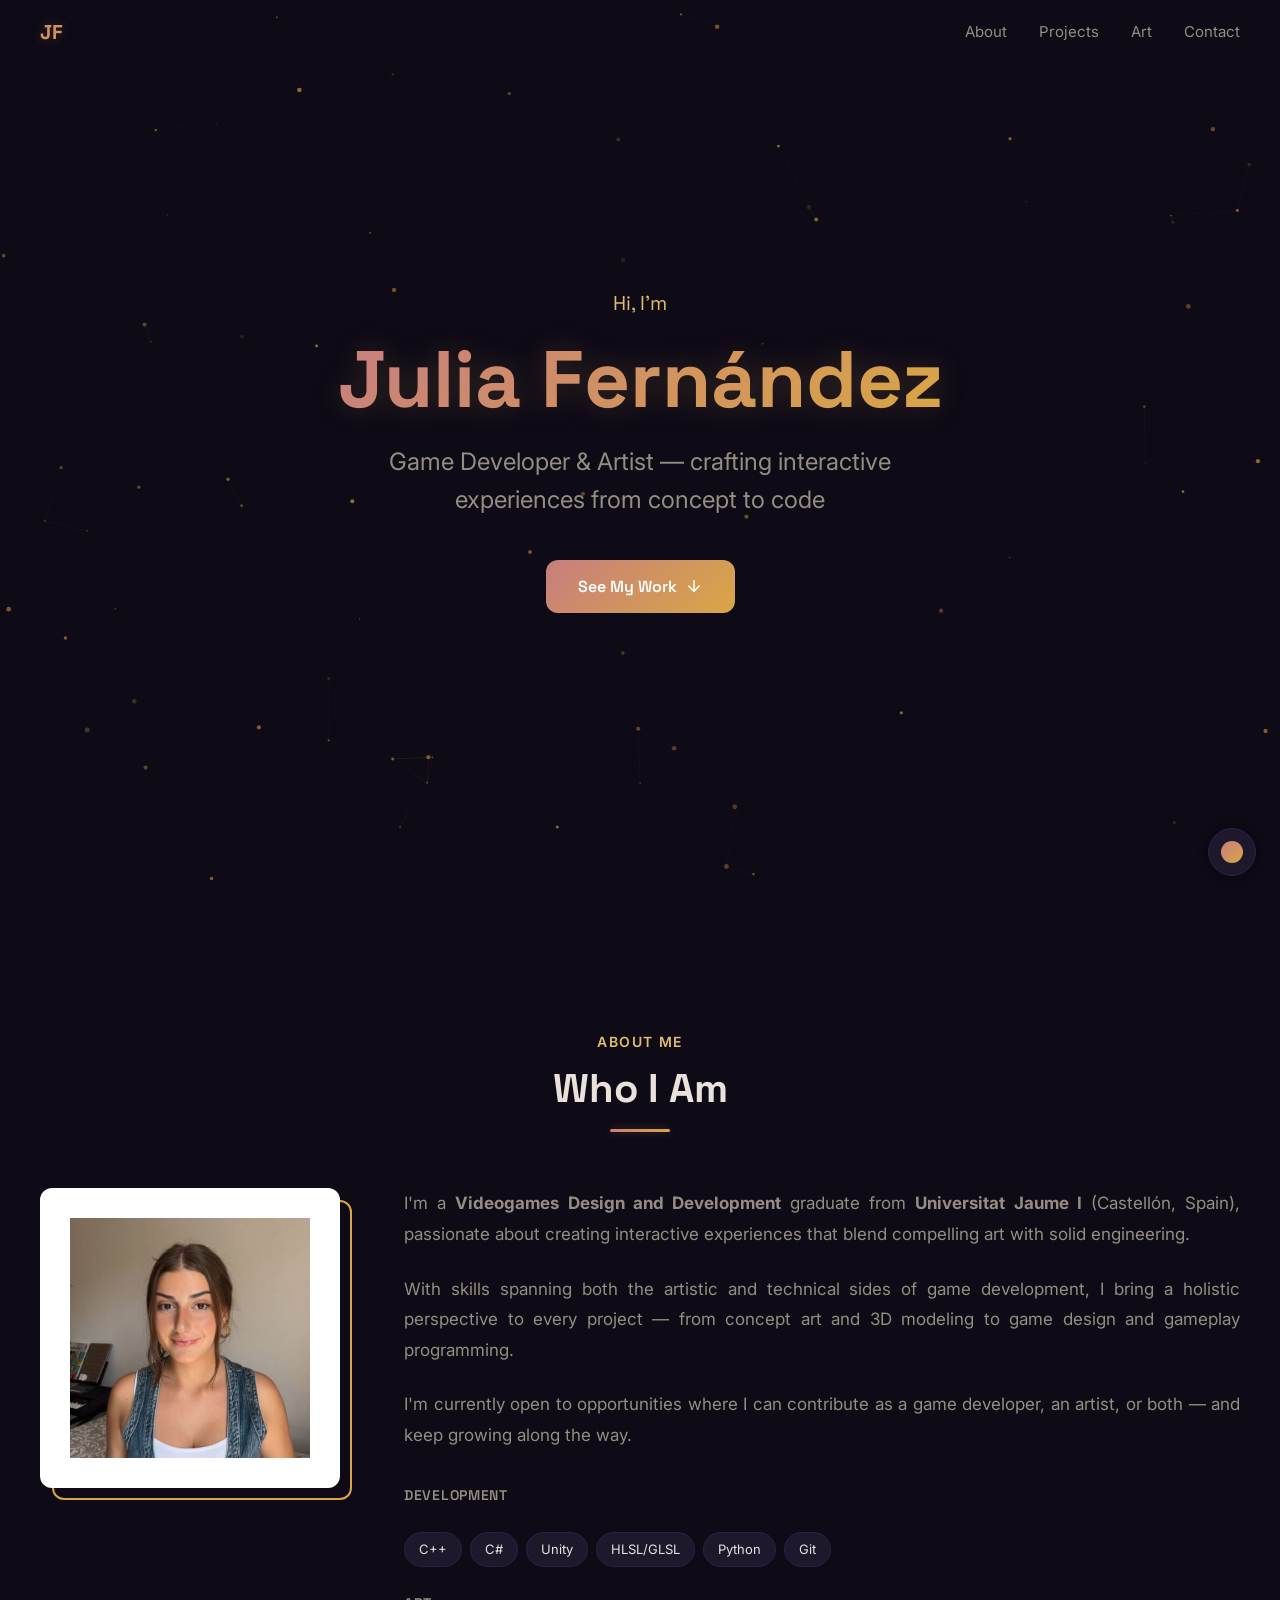
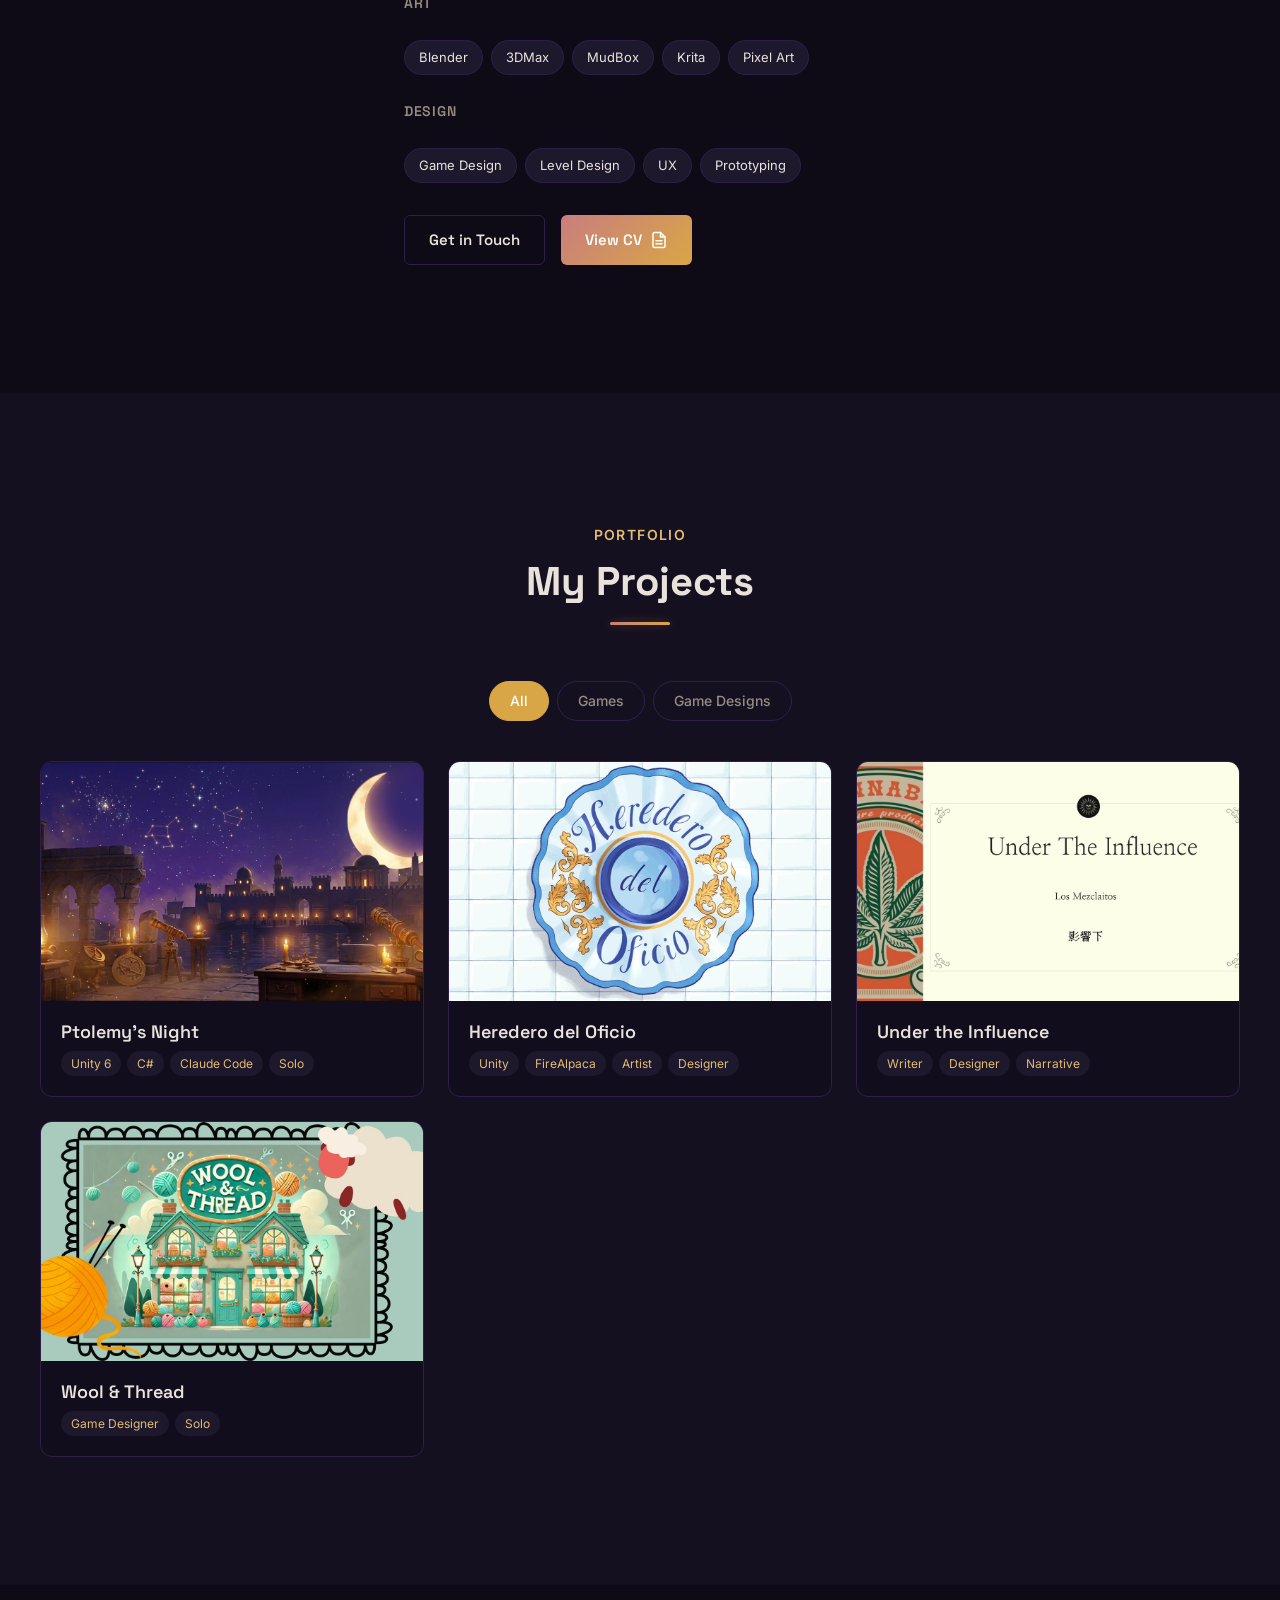
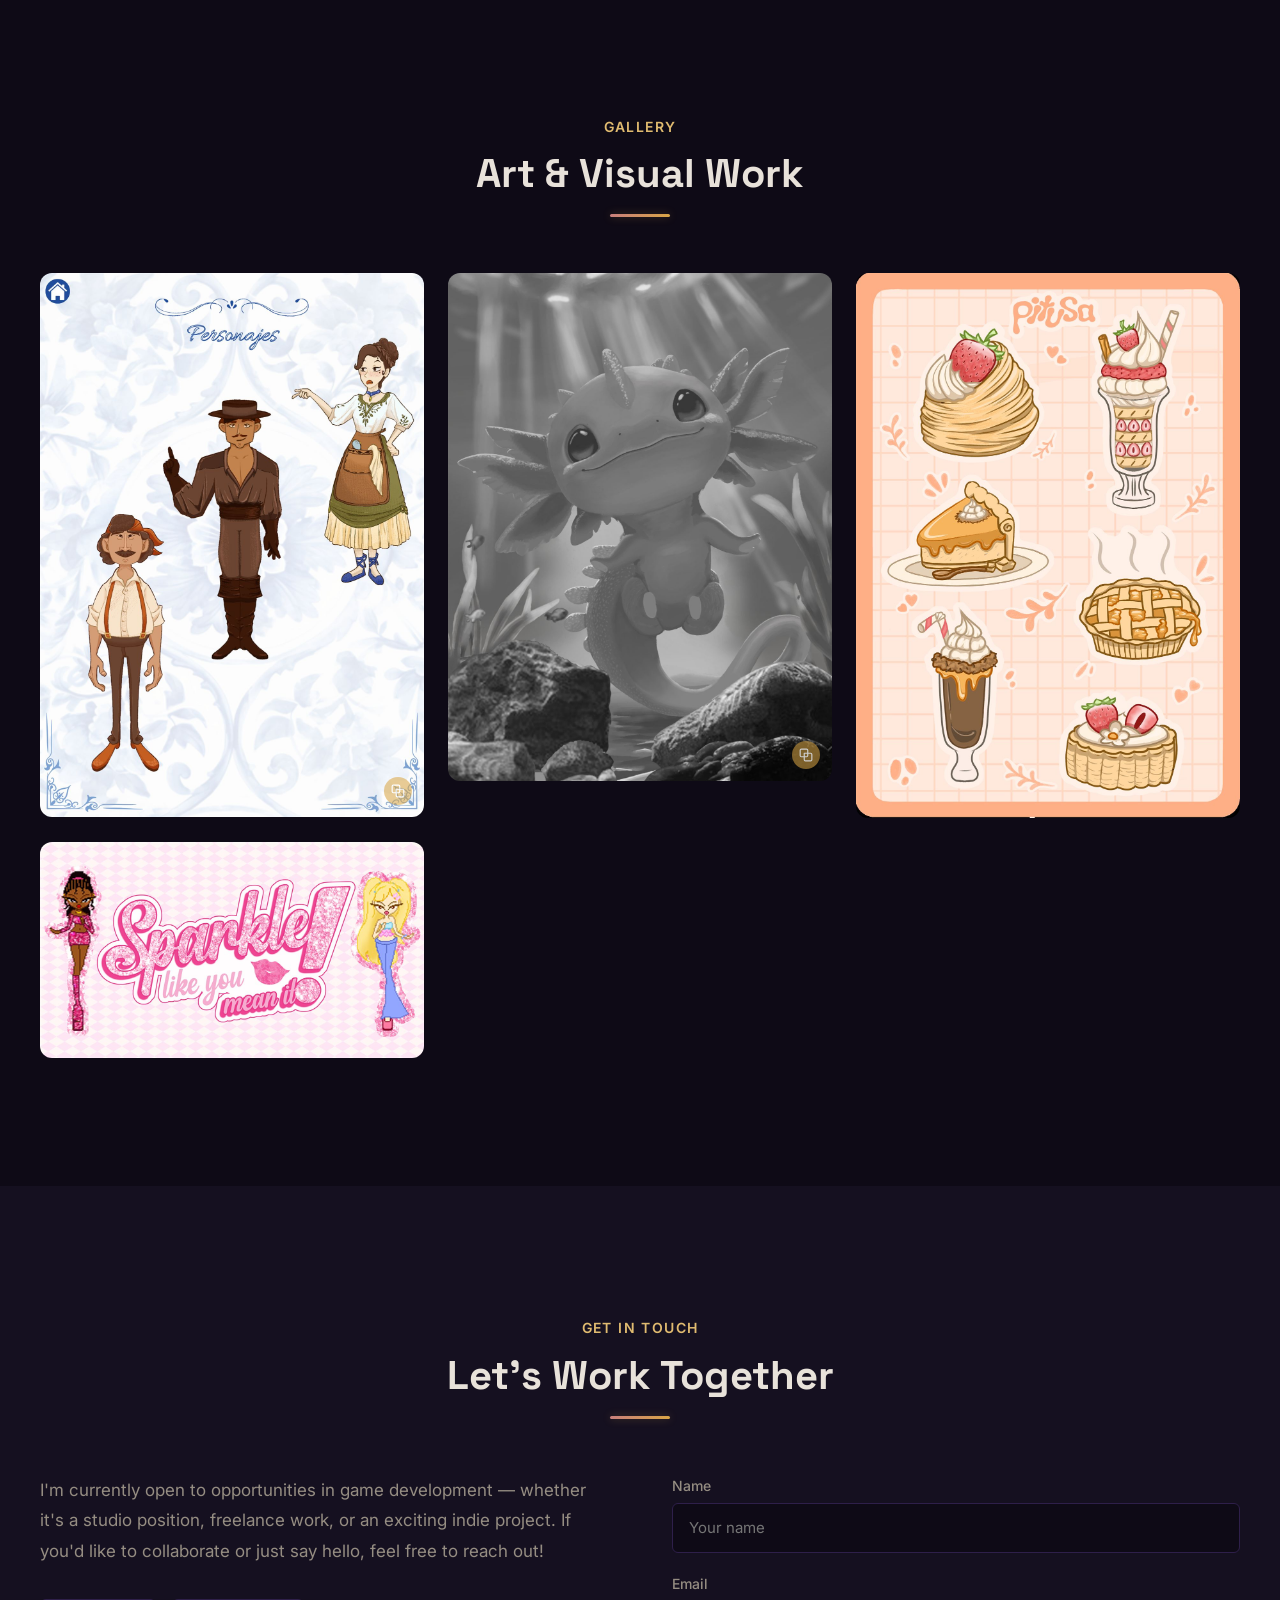
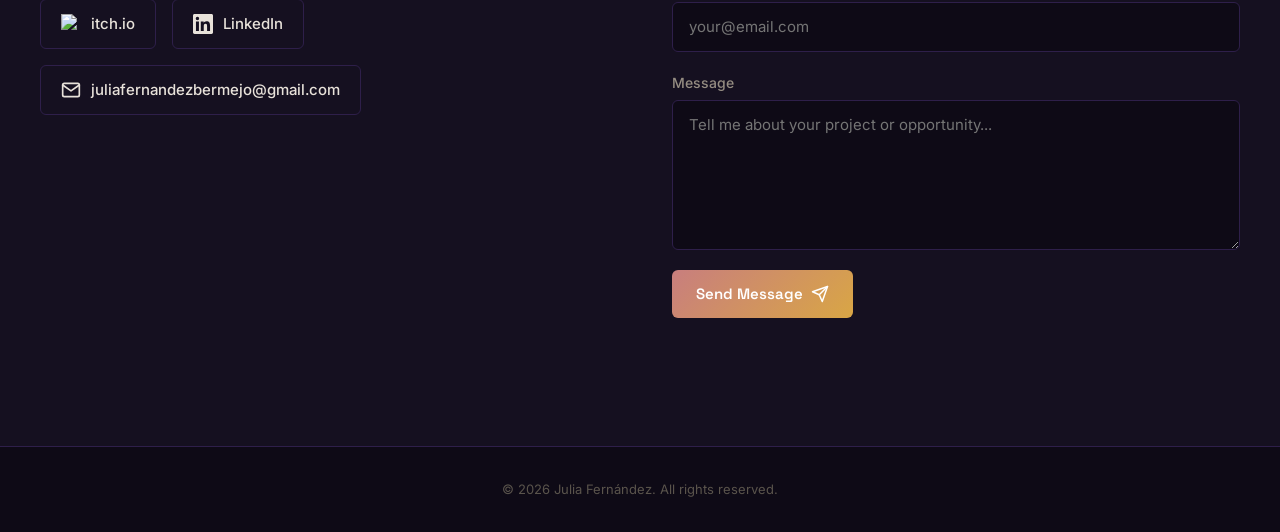
==== commit b5a57279: "Add Ptolemy's Night, my Final Degree Work A puzzle game built in Unity 6 and, at the same time, a st" ====
--- a/index.html
+++ b/index.html
@@ -135,6 +135,25 @@
       </div>
 
       <div class="projects__grid">
+        <!-- Ptolemy's Night -->
+        <article class="project-card reveal" data-project="ptolemys-night" data-category="game">
+          <div class="project-card__thumbnail">
+            <img src="assets/images/projects/PtolemysNight.jpg" alt="Ptolemy's Night" loading="lazy">
+            <div class="project-card__overlay">
+              <p class="project-card__overlay-text">Click to see details</p>
+            </div>
+          </div>
+          <div class="project-card__info">
+            <h3 class="project-card__title">Ptolemy's Night</h3>
+            <div class="project-card__tags">
+              <span class="project-card__tag">Unity 6</span>
+              <span class="project-card__tag">C#</span>
+              <span class="project-card__tag">Claude Code</span>
+              <span class="project-card__tag">Solo</span>
+            </div>
+          </div>
+        </article>
+
         <!-- Heredero del Oficio -->
         <article class="project-card reveal" data-project="heredero-del-oficio" data-category="game">
           <div class="project-card__thumbnail">
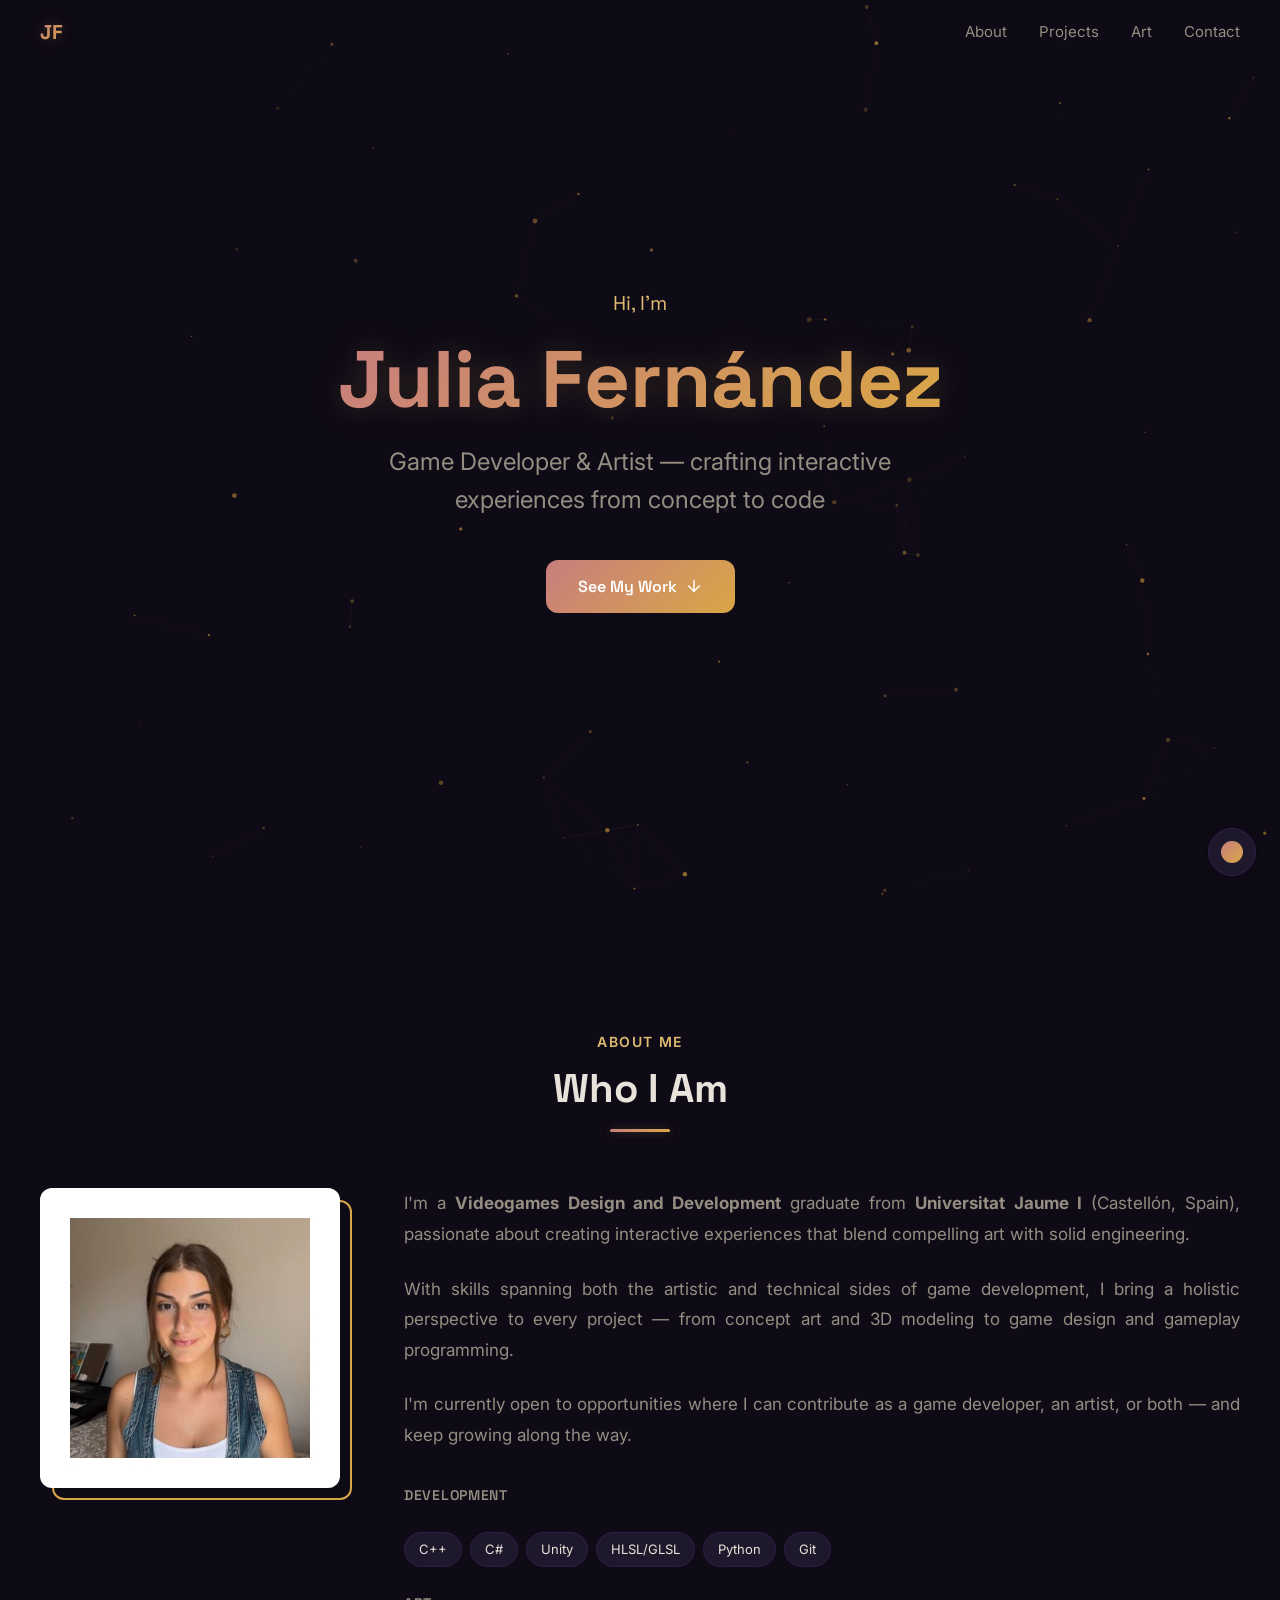
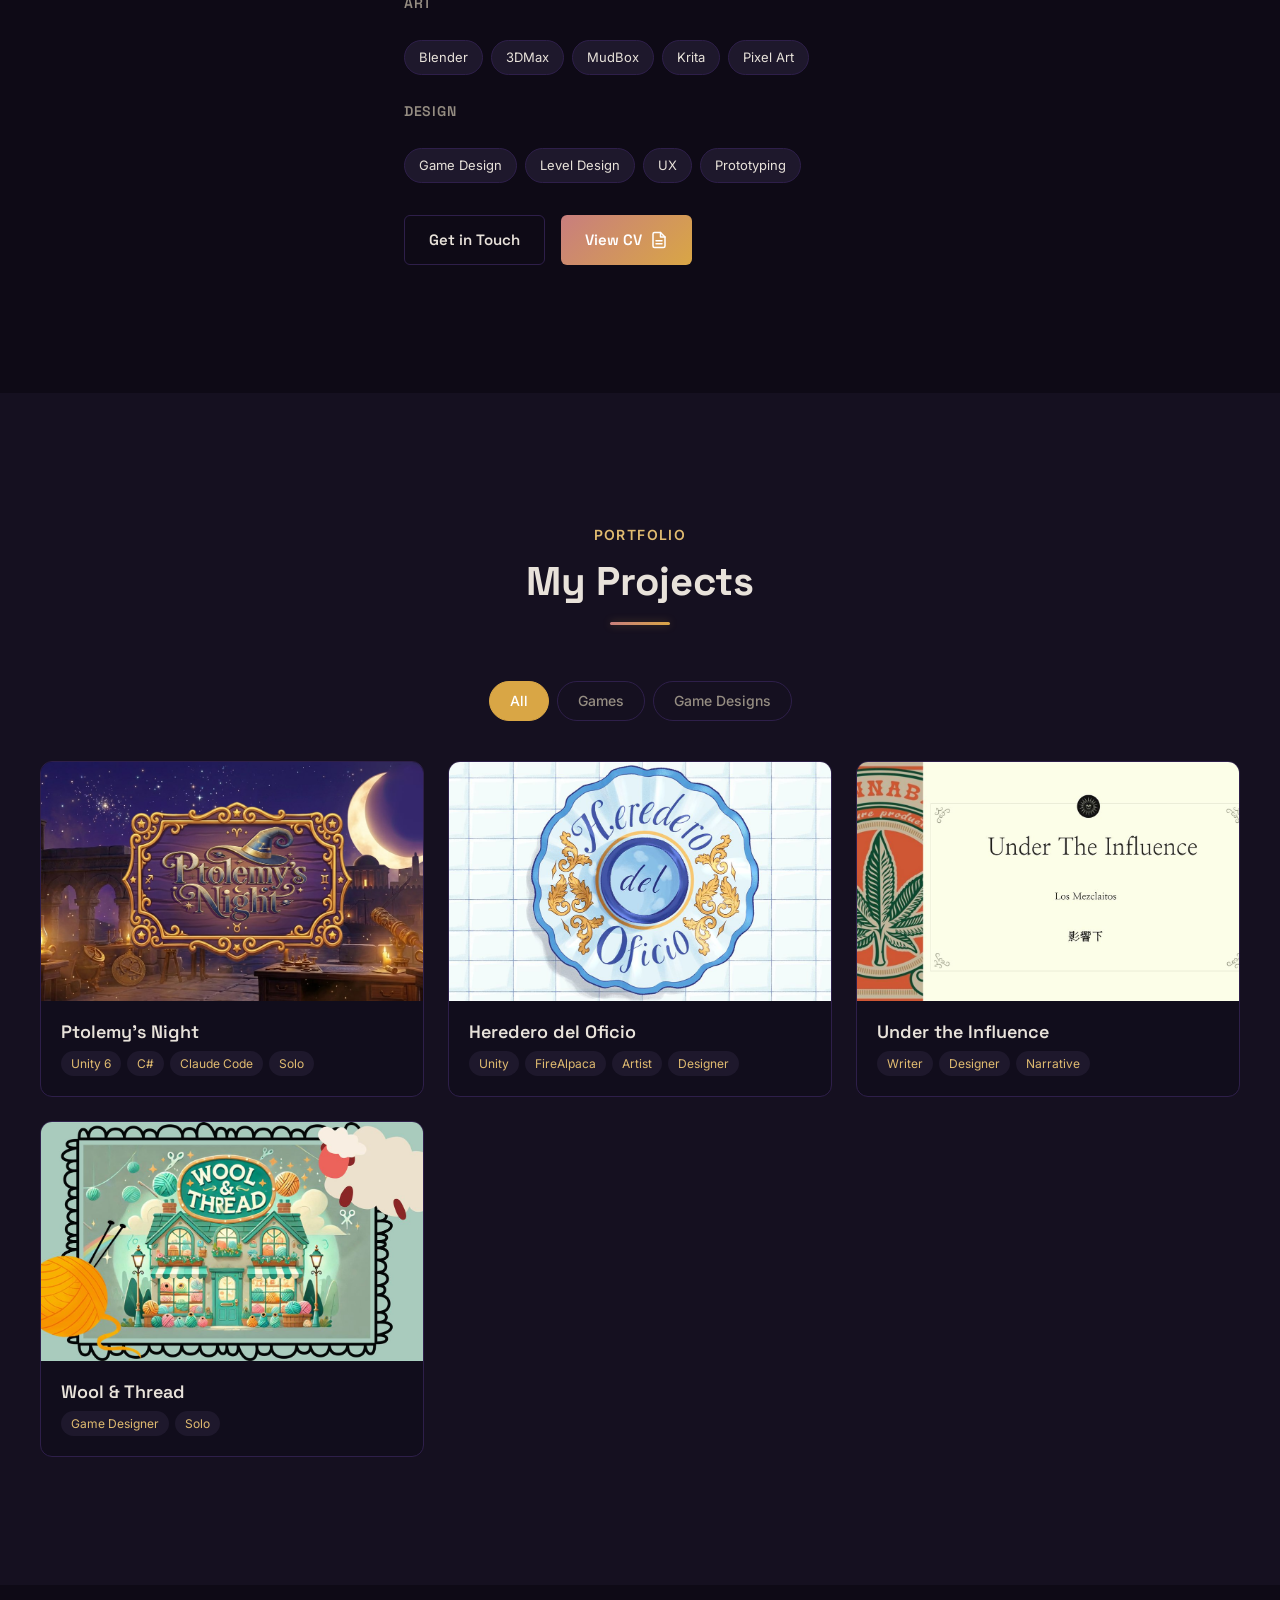
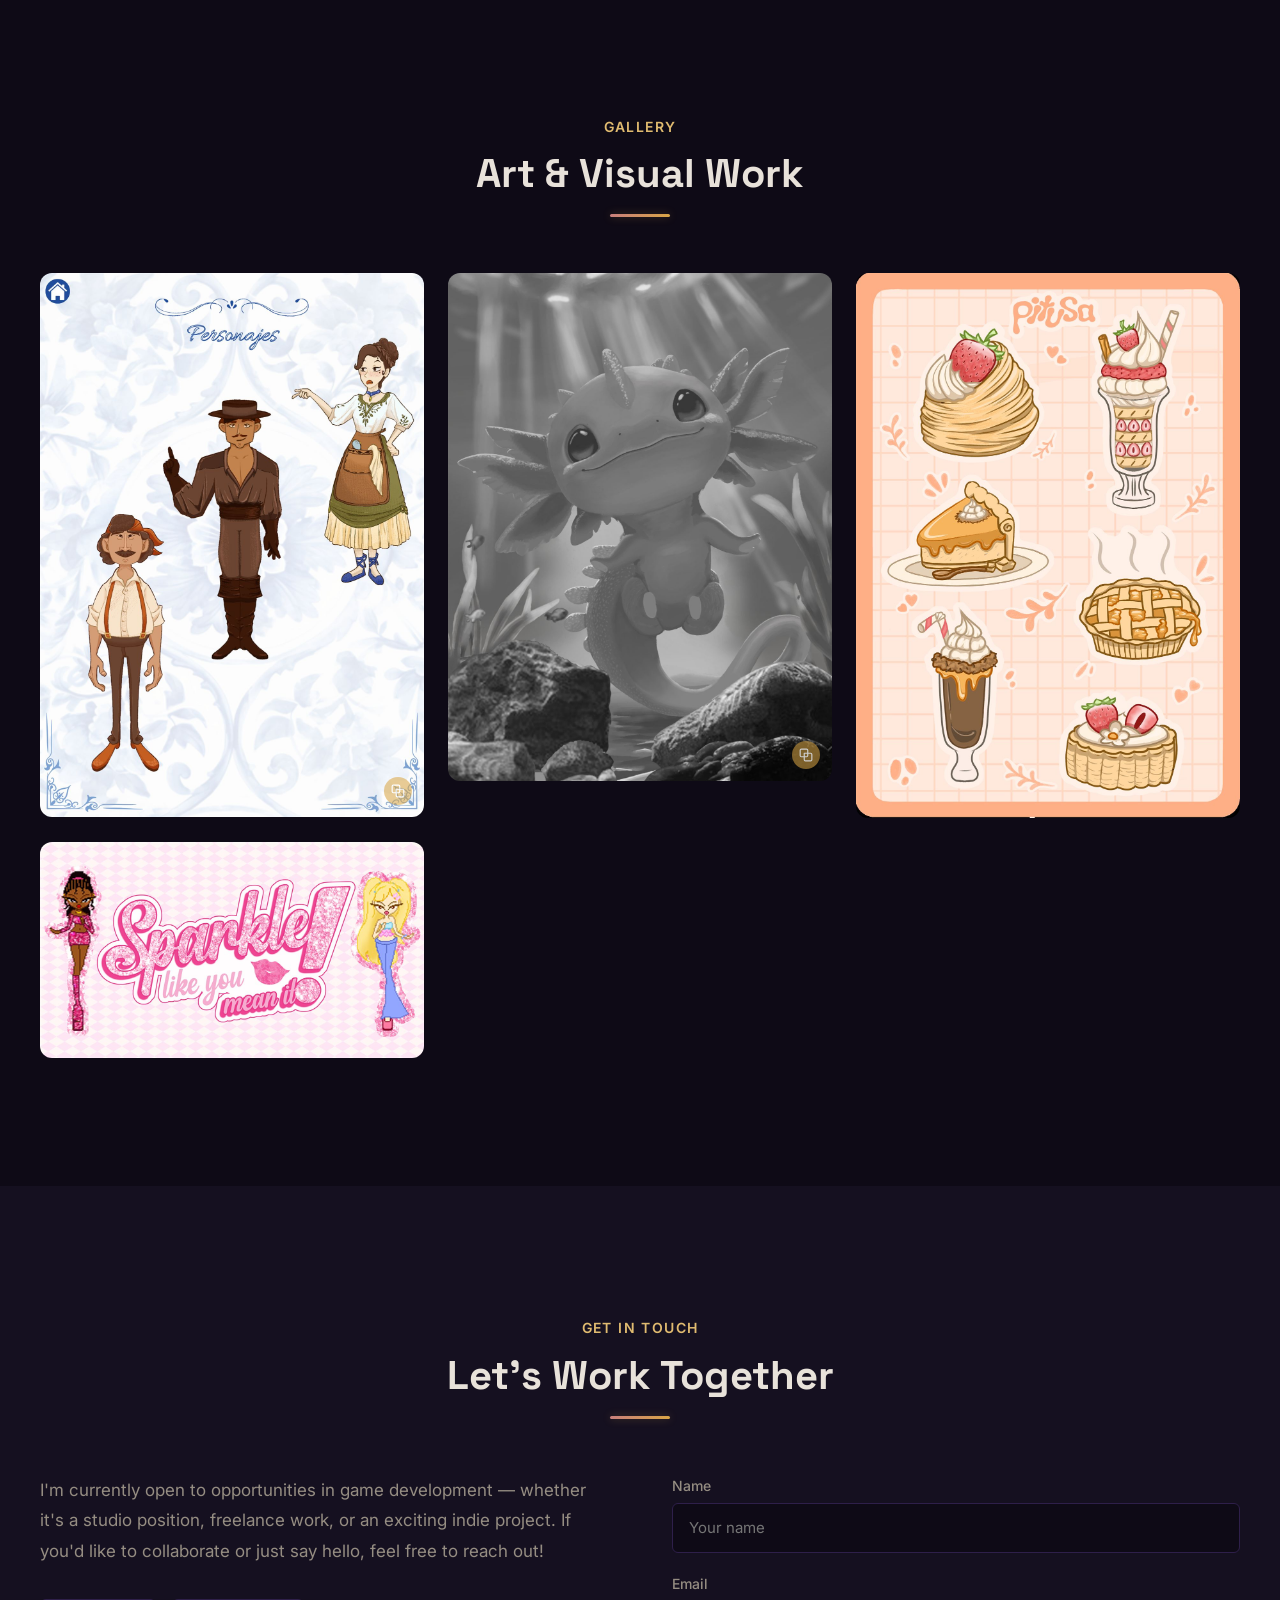
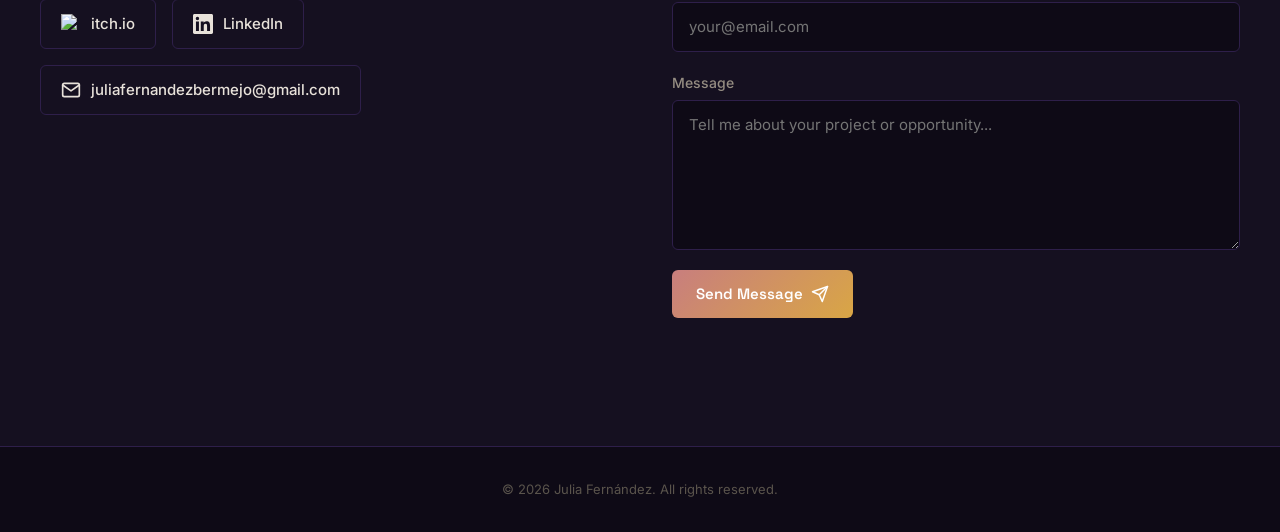
==== commit 3242b931: "Fix Ptolemy's Night card not opening, and use the new cover The card was there but clicking it did n" ====
--- a/index.html
+++ b/index.html
@@ -18,7 +18,7 @@
 
   <!-- Styles -->
   <link rel="stylesheet" href="css/reset.css">
-  <link rel="stylesheet" href="css/style.css?v=2">
+  <link rel="stylesheet" href="css/style.css?v=3">
 
   <!-- Favicon -->
   <link rel="icon" href="favicon.svg" type="image/svg+xml">
@@ -138,7 +138,7 @@
         <!-- Ptolemy's Night -->
         <article class="project-card reveal" data-project="ptolemys-night" data-category="game">
           <div class="project-card__thumbnail">
-            <img src="assets/images/projects/PtolemysNight.jpg" alt="Ptolemy's Night" loading="lazy">
+            <img src="assets/images/projects/PN-PortadaWeb.jpg" alt="Ptolemy's Night" loading="lazy">
             <div class="project-card__overlay">
               <p class="project-card__overlay-text">Click to see details</p>
             </div>
@@ -413,7 +413,7 @@
   </button>
 
   <!-- Scripts -->
-  <script src="js/main.js?v=2" defer></script>
-  <script src="js/modal.js?v=2" defer></script>
+  <script src="js/main.js?v=3" defer></script>
+  <script src="js/modal.js?v=3" defer></script>
 </body>
 </html>
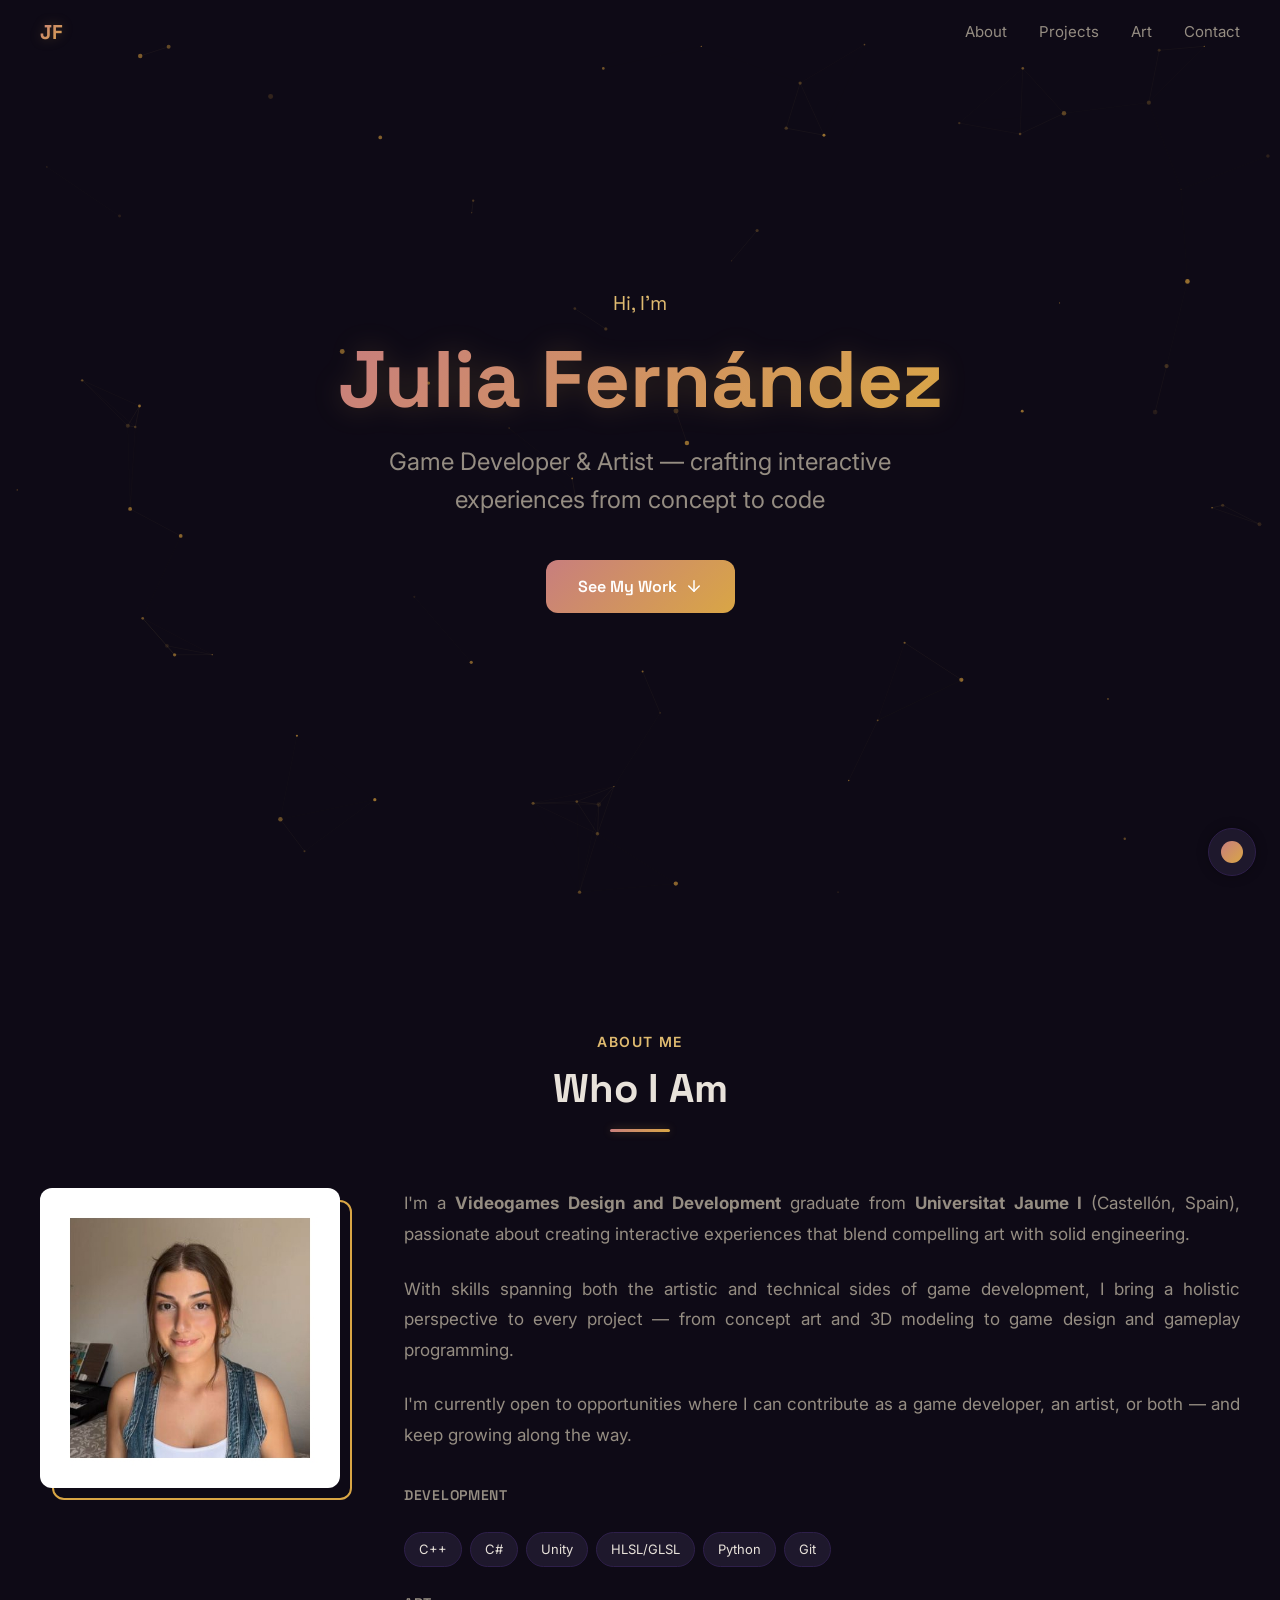
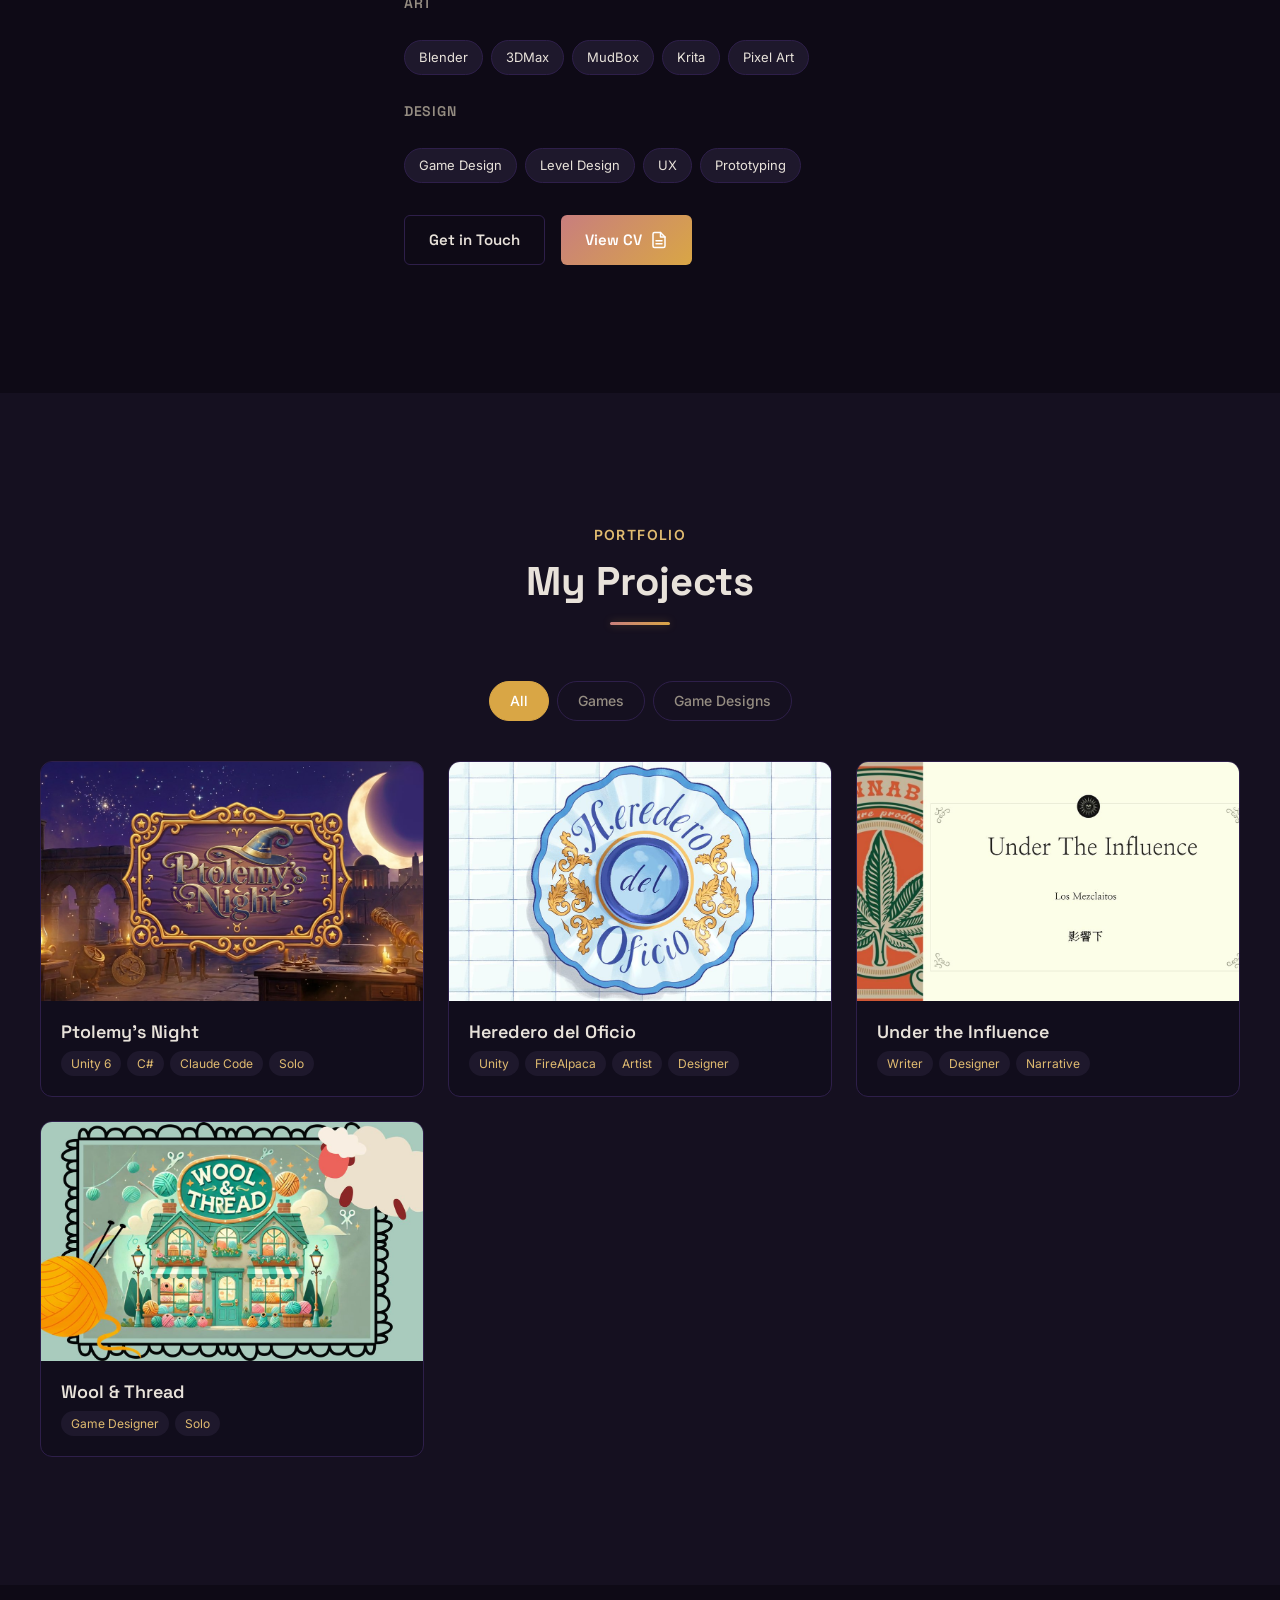
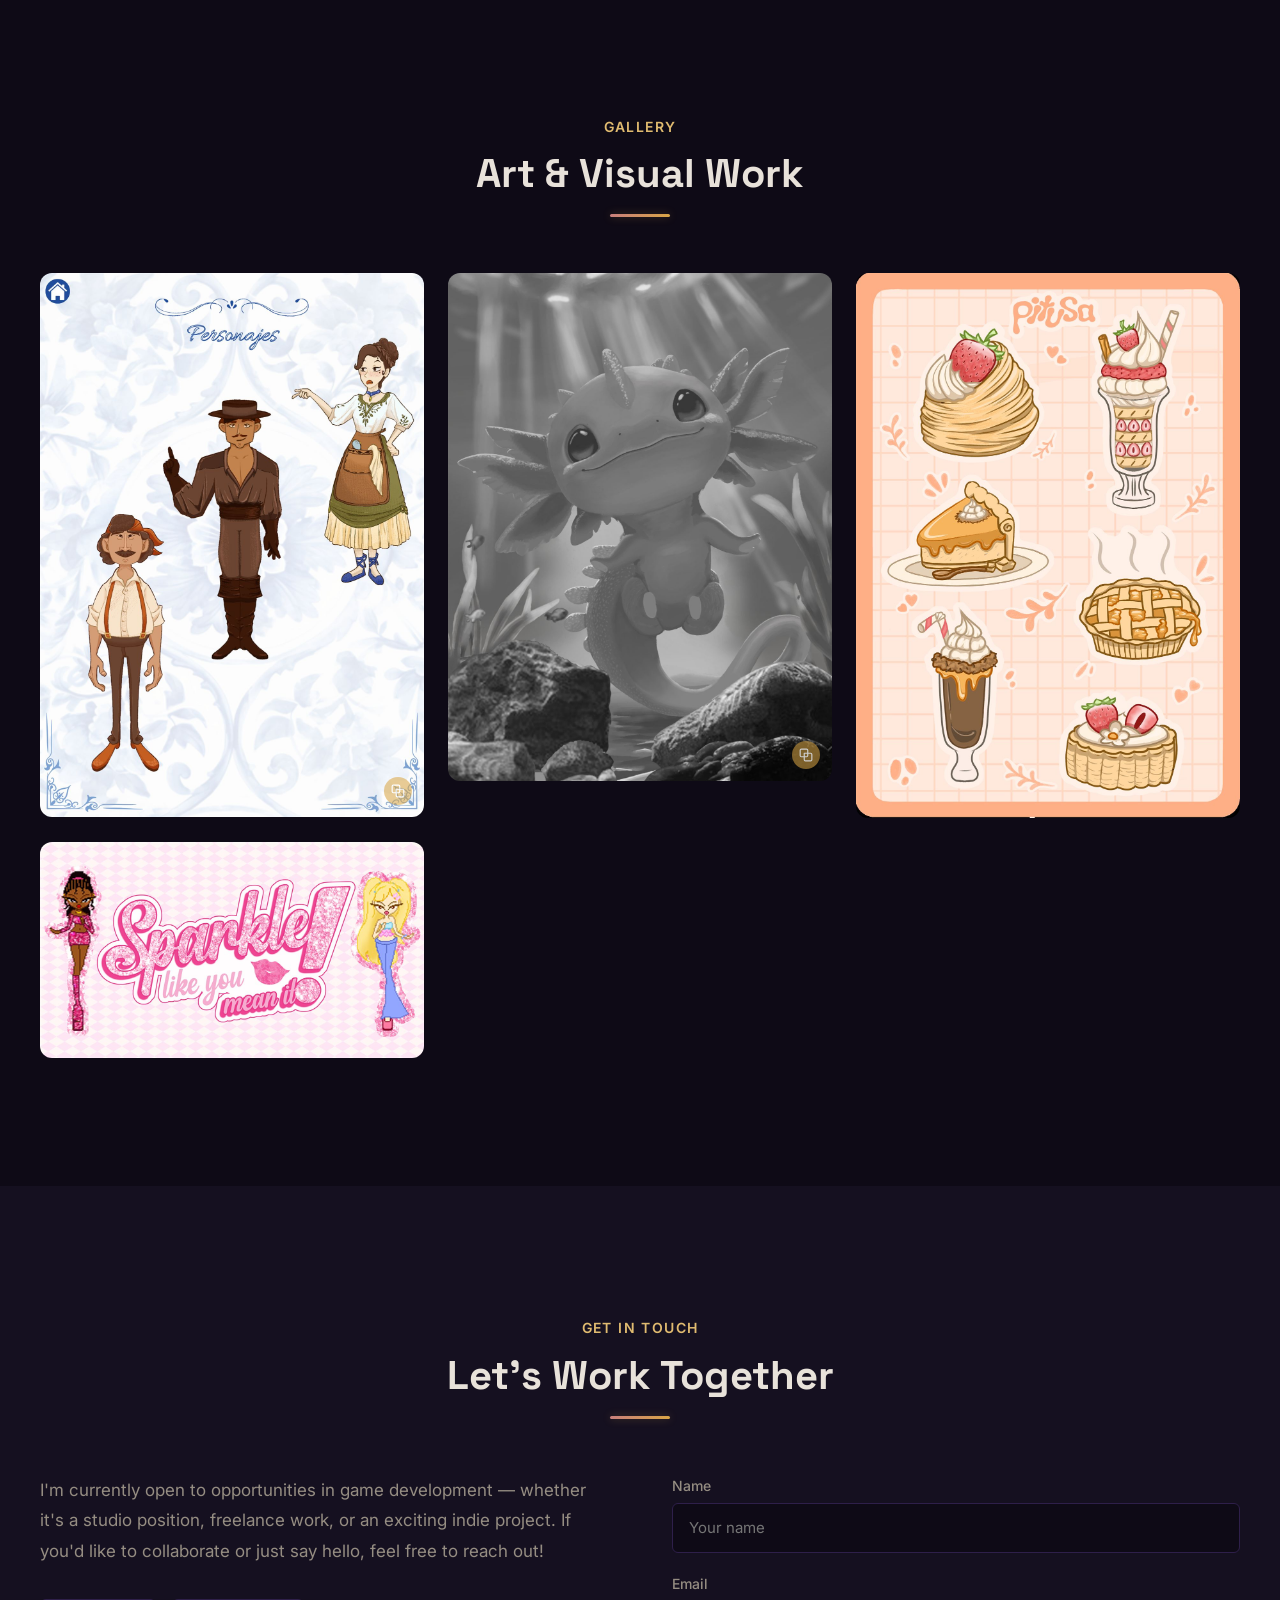
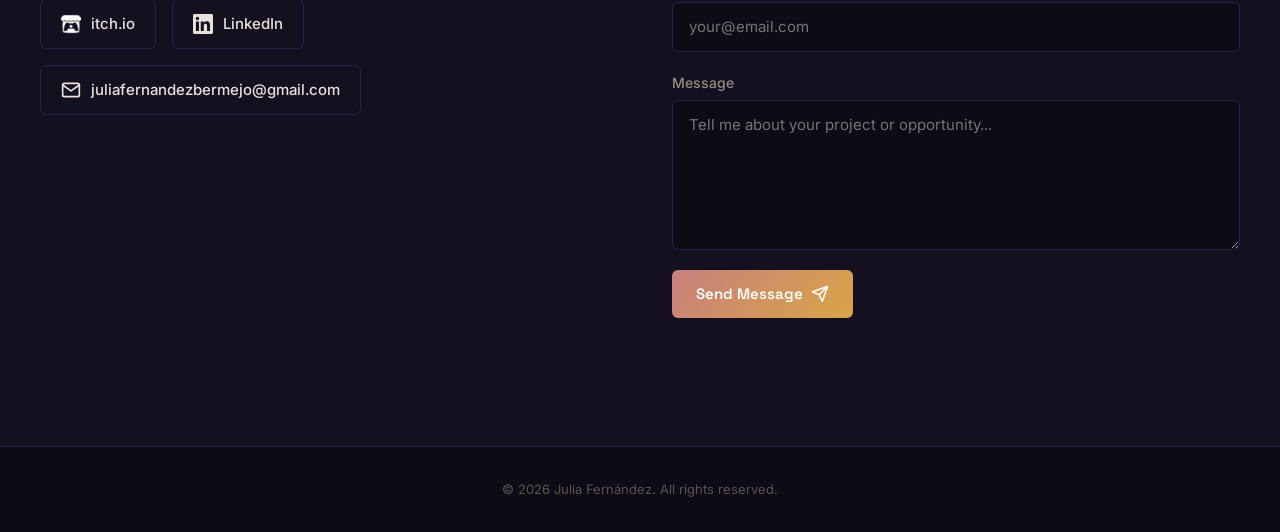
==== commit bb896717: "Make the site work on phones and tablets The project window could not be scrolled on a phone: it was" ====
--- a/index.html
+++ b/index.html
@@ -2,7 +2,7 @@
 <html lang="en">
 <head>
   <meta charset="UTF-8">
-  <meta name="viewport" content="width=device-width, initial-scale=1.0">
+  <meta name="viewport" content="width=device-width, initial-scale=1.0, viewport-fit=cover">
   <title>Julia Fernández — Game Developer & Artist</title>
   <meta name="description" content="Portfolio of Julia Fernández — Videogames Design & Development graduate from UJI. Game developer and artist showcasing games, art, and code.">
 
@@ -11,6 +11,9 @@
   <meta property="og:description" content="Game developer and artist. Videogames Design & Development graduate from UJI.">
   <meta property="og:type" content="website">
 
+  <!-- Para que la barra del navegador en el móvil no desentone con la web -->
+  <meta name="theme-color" content="#0e0a16">
+
   <!-- Fonts -->
   <link rel="preconnect" href="https://fonts.googleapis.com">
   <link rel="preconnect" href="https://fonts.gstatic.com" crossorigin>
@@ -18,7 +21,7 @@
 
   <!-- Styles -->
   <link rel="stylesheet" href="css/reset.css">
-  <link rel="stylesheet" href="css/style.css?v=3">
+  <link rel="stylesheet" href="css/style.css?v=5">
 
   <!-- Favicon -->
   <link rel="icon" href="favicon.svg" type="image/svg+xml">
@@ -29,19 +32,23 @@
   <nav class="nav">
     <div class="container">
       <a href="#hero" class="nav__logo">JF</a>
-      <ul class="nav__links">
+      <ul class="nav__links" id="nav-links">
         <li><a href="#about" class="nav__link">About</a></li>
         <li><a href="#projects" class="nav__link">Projects</a></li>
         <li><a href="#art" class="nav__link">Art</a></li>
         <li><a href="#contact" class="nav__link">Contact</a></li>
       </ul>
-      <button class="nav__hamburger" aria-label="Toggle menu">
+      <button class="nav__hamburger" aria-label="Toggle menu" aria-expanded="false" aria-controls="nav-links">
         <span></span>
         <span></span>
         <span></span>
       </button>
     </div>
   </nav>
+
+  <!-- Velo del menú del móvil: recoge el toque que lo cierra para que no
+       llegue a lo que hay detrás. -->
+  <div class="nav__backdrop" hidden></div>
 
   <!-- ======== HERO ======== -->
   <section id="hero" class="hero">
@@ -67,7 +74,7 @@
       </div>
       <div class="about__grid reveal">
         <div class="about__image-wrapper">
-          <img src="assets/images/profile/Foto_perfil.jpg" alt="Julia Fernández" class="about__image">
+          <img width="500" height="500" src="assets/images/profile/Foto_perfil.jpg" alt="Julia Fernández" class="about__image">
         </div>
         <div class="about__text">
           <p>I'm a <strong>Videogames Design and Development</strong> graduate from <strong>Universitat Jaume I</strong> (Castellón, Spain), passionate about creating interactive experiences that blend compelling art with solid engineering.</p>
@@ -138,9 +145,9 @@
         <!-- Ptolemy's Night -->
         <article class="project-card reveal" data-project="ptolemys-night" data-category="game">
           <div class="project-card__thumbnail">
-            <img src="assets/images/projects/PN-PortadaWeb.jpg" alt="Ptolemy's Night" loading="lazy">
+            <img width="1200" height="675" src="assets/images/projects/PN-PortadaWeb.jpg" alt="Ptolemy's Night" loading="lazy">
             <div class="project-card__overlay">
-              <p class="project-card__overlay-text">Click to see details</p>
+              <p class="project-card__overlay-text">View details</p>
             </div>
           </div>
           <div class="project-card__info">
@@ -157,9 +164,9 @@
         <!-- Heredero del Oficio -->
         <article class="project-card reveal" data-project="heredero-del-oficio" data-category="game">
           <div class="project-card__thumbnail">
-            <img src="assets/images/projects/PortadaJuegoItchHDO.jpg" alt="Heredero del Oficio" loading="lazy">
+            <img width="1200" height="675" src="assets/images/projects/PortadaJuegoItchHDO.jpg" alt="Heredero del Oficio" loading="lazy">
             <div class="project-card__overlay">
-              <p class="project-card__overlay-text">Click to see details</p>
+              <p class="project-card__overlay-text">View details</p>
             </div>
           </div>
           <div class="project-card__info">
@@ -176,9 +183,9 @@
         <!-- Under the Influence -->
         <article class="project-card reveal" data-project="under-the-influence" data-category="design">
           <div class="project-card__thumbnail">
-            <img src="assets/images/projects/Under the influence.jpg" alt="Under the Influence" loading="lazy">
+            <img width="1200" height="675" src="assets/images/projects/Under the influence.jpg" alt="Under the Influence" loading="lazy">
             <div class="project-card__overlay">
-              <p class="project-card__overlay-text">Click to see details</p>
+              <p class="project-card__overlay-text">View details</p>
             </div>
           </div>
           <div class="project-card__info">
@@ -194,9 +201,9 @@
         <!-- Wool & Thread -->
         <article class="project-card reveal" data-project="wool-and-thread" data-category="design">
           <div class="project-card__thumbnail">
-            <img src="assets/images/projects/Wool & Thread.jpg" alt="Wool & Thread" loading="lazy">
+            <img width="1200" height="675" src="assets/images/projects/Wool & Thread.jpg" alt="Wool & Thread" loading="lazy">
             <div class="project-card__overlay">
-              <p class="project-card__overlay-text">Click to see details</p>
+              <p class="project-card__overlay-text">View details</p>
             </div>
           </div>
           <div class="project-card__info">
@@ -224,7 +231,7 @@
         <!-- HDO Stack -->
         <div class="gallery__stack">
           <div class="gallery__item">
-            <img src="assets/images/art/HDO1.jpg" alt="HDO 1" loading="lazy">
+            <img width="1200" height="1697" src="assets/images/art/HDO1.jpg" alt="HDO 1" loading="lazy">
             <div class="gallery__item__overlay gallery__item__overlay--linked">
               <svg viewBox="0 0 24 24" fill="none" stroke="currentColor" stroke-width="2" stroke-linecap="round" stroke-linejoin="round"><circle cx="11" cy="11" r="8"/><line x1="21" y1="21" x2="16.65" y2="16.65"/><line x1="11" y1="8" x2="11" y2="14"/><line x1="8" y1="11" x2="14" y2="11"/></svg>
               <a href="assets/docs/Heredero del oficio trabajo individual_FernandezBermejoJulia.pdf" target="_blank" rel="noopener" class="gallery__item__link">
@@ -235,7 +242,7 @@
           </div>
           <div class="gallery__stack-hidden">
             <div class="gallery__item">
-              <img src="assets/images/art/HDO2.jpg" alt="HDO 2" loading="lazy">
+              <img width="1200" height="1697" src="assets/images/art/HDO2.jpg" alt="HDO 2" loading="lazy">
               <div class="gallery__item__overlay gallery__item__overlay--linked">
                 <a href="assets/docs/Heredero del oficio trabajo individual_FernandezBermejoJulia.pdf" target="_blank" rel="noopener" class="gallery__item__link">
                   <svg viewBox="0 0 24 24" fill="none" stroke="currentColor" stroke-width="2" stroke-linecap="round" stroke-linejoin="round"><path d="M14 2H6a2 2 0 0 0-2 2v16a2 2 0 0 0 2 2h12a2 2 0 0 0 2-2V8z"/><polyline points="14 2 14 8 20 8"/><line x1="16" y1="13" x2="8" y2="13"/><line x1="16" y1="17" x2="8" y2="17"/></svg>
@@ -244,7 +251,7 @@
               </div>
             </div>
             <div class="gallery__item">
-              <img src="assets/images/art/HDO3.jpg" alt="HDO 3" loading="lazy">
+              <img width="1200" height="1697" src="assets/images/art/HDO3.jpg" alt="HDO 3" loading="lazy">
               <div class="gallery__item__overlay gallery__item__overlay--linked">
                 <a href="assets/docs/Heredero del oficio trabajo individual_FernandezBermejoJulia.pdf" target="_blank" rel="noopener" class="gallery__item__link">
                   <svg viewBox="0 0 24 24" fill="none" stroke="currentColor" stroke-width="2" stroke-linecap="round" stroke-linejoin="round"><path d="M14 2H6a2 2 0 0 0-2 2v16a2 2 0 0 0 2 2h12a2 2 0 0 0 2-2V8z"/><polyline points="14 2 14 8 20 8"/><line x1="16" y1="13" x2="8" y2="13"/><line x1="16" y1="17" x2="8" y2="17"/></svg>
@@ -258,14 +265,14 @@
         <!-- Ajolote Stack -->
         <div class="gallery__stack">
           <div class="gallery__item">
-            <img src="assets/images/art/Ajolote1.jpg" alt="Ajolote 1" loading="lazy">
+            <img width="1200" height="1587" src="assets/images/art/Ajolote1.jpg" alt="Ajolote 1" loading="lazy">
             <div class="gallery__item__overlay">
               <svg viewBox="0 0 24 24" fill="none" stroke="currentColor" stroke-width="2" stroke-linecap="round" stroke-linejoin="round"><circle cx="11" cy="11" r="8"/><line x1="21" y1="21" x2="16.65" y2="16.65"/><line x1="11" y1="8" x2="11" y2="14"/><line x1="8" y1="11" x2="14" y2="11"/></svg>
             </div>
           </div>
           <div class="gallery__stack-hidden">
             <div class="gallery__item">
-              <img src="assets/images/art/Ajolote2.jpg" alt="Ajolote 2" loading="lazy">
+              <img width="1200" height="1593" src="assets/images/art/Ajolote2.jpg" alt="Ajolote 2" loading="lazy">
               <div class="gallery__item__overlay">
                 <svg viewBox="0 0 24 24" fill="none" stroke="currentColor" stroke-width="2" stroke-linecap="round" stroke-linejoin="round"><circle cx="11" cy="11" r="8"/><line x1="21" y1="21" x2="16.65" y2="16.65"/><line x1="11" y1="8" x2="11" y2="14"/><line x1="8" y1="11" x2="14" y2="11"/></svg>
               </div>
@@ -274,14 +281,14 @@
         </div>
 
         <div class="gallery__item">
-          <img src="assets/images/art/Pegatinas.jpg" alt="Pegatinas" loading="lazy">
+          <img width="1200" height="1703" src="assets/images/art/Pegatinas.jpg" alt="Pegatinas" loading="lazy">
           <div class="gallery__item__overlay">
             <svg viewBox="0 0 24 24" fill="none" stroke="currentColor" stroke-width="2" stroke-linecap="round" stroke-linejoin="round"><circle cx="11" cy="11" r="8"/><line x1="21" y1="21" x2="16.65" y2="16.65"/><line x1="11" y1="8" x2="11" y2="14"/><line x1="8" y1="11" x2="14" y2="11"/></svg>
           </div>
         </div>
 
         <div class="gallery__item">
-          <img src="assets/images/art/Portada Sparkle like you mean it!.jpg" alt="Portada Sparkle like you mean it!" loading="lazy">
+          <img width="1200" height="675" src="assets/images/art/Portada Sparkle like you mean it!.jpg" alt="Portada Sparkle like you mean it!" loading="lazy">
           <div class="gallery__item__overlay">
             <svg viewBox="0 0 24 24" fill="none" stroke="currentColor" stroke-width="2" stroke-linecap="round" stroke-linejoin="round"><circle cx="11" cy="11" r="8"/><line x1="21" y1="21" x2="16.65" y2="16.65"/><line x1="11" y1="8" x2="11" y2="14"/><line x1="8" y1="11" x2="14" y2="11"/></svg>
           </div>
@@ -304,7 +311,7 @@
           <p>I'm currently open to opportunities in game development — whether it's a studio position, freelance work, or an exciting indie project. If you'd like to collaborate or just say hello, feel free to reach out!</p>
           <div class="contact__socials">
             <a href="https://julia-fdez.itch.io/" target="_blank" rel="noopener" class="contact__social-btn">
-              <img src="assets/images/icons/icons8-itch.io-24.jpg" alt="itch.io" width="20" height="20" style="display:inline;">
+              <img src="assets/images/icons/icons8-itch.io-96.png" alt="itch.io" width="20" height="20" style="display:inline;">
               itch.io
             </a>
             <a href="https://linkedin.com/in/julia-fernandez-bermejo-a28805402" target="_blank" rel="noopener" class="contact__social-btn">
@@ -413,7 +420,7 @@
   </button>
 
   <!-- Scripts -->
-  <script src="js/main.js?v=3" defer></script>
-  <script src="js/modal.js?v=3" defer></script>
+  <script src="js/main.js?v=5" defer></script>
+  <script src="js/modal.js?v=5" defer></script>
 </body>
 </html>
--- a/css/style.css
+++ b/css/style.css
@@ -192,6 +192,9 @@
     right: -100%;
     width: min(300px, 80vw);
     height: 100vh;
+    height: 100dvh;
+    overflow-y: auto;
+    overscroll-behavior: contain;
     flex-direction: column;
     background: var(--bg-secondary);
     padding: 5rem 2rem 2rem;
@@ -214,6 +217,7 @@
    ======================================== */
 .hero {
   min-height: 100vh;
+  min-height: 100svh;
   display: flex;
   align-items: center;
   justify-content: center;
@@ -969,7 +973,15 @@
   backdrop-filter: blur(8px);
   display: flex;
   align-items: center;
+  /* "safe" evita que, cuando la ventana es más alta que la pantalla, el
+     centrado la corte por arriba y esa parte ya no se pueda alcanzar. Va
+     después y no en lugar de la de arriba: el navegador que no la entienda
+     se queda con el centrado de toda la vida. */
+  align-items: safe center;
   justify-content: center;
+  overflow-y: auto;
+  overscroll-behavior: contain;
+  -webkit-overflow-scrolling: touch;
   opacity: 0;
   pointer-events: none;
   transition: opacity var(--transition-medium);
@@ -988,7 +1000,11 @@
   max-width: 800px;
   width: 100%;
   max-height: 85vh;
+  /* dvh mide lo que de verdad se ve: con vh, en el movil, la ventana se
+     pasaba de largo por debajo de la barra de direcciones. */
+  max-height: calc(100dvh - 4rem);
   overflow-y: auto;
+  overscroll-behavior: contain;
   transform: translateY(20px);
   transition: transform var(--transition-medium);
 }
@@ -1142,6 +1158,7 @@
 .lightbox-overlay img {
   max-width: 90vw;
   max-height: 90vh;
+  max-height: 90dvh;
   object-fit: contain;
   border-radius: var(--radius-sm);
 }
@@ -1278,6 +1295,7 @@
   width: 100%;
   max-width: 900px;
   height: 90vh;
+  height: 90dvh;
   display: flex;
   flex-direction: column;
   overflow: hidden;
@@ -1399,6 +1417,285 @@
   .cv-modal {
     border-radius: 0;
     height: 100vh;
+    height: 100dvh;
     max-width: 100%;
   }
 }
+
+/* ========================================
+   Pantallas pequeñas y pantallas táctiles
+
+   Todo lo que sigue corrige cosas que solo fallaban en el móvil y en la
+   tableta. Va al final a propósito: así se lee de un tirón qué cambia
+   fuera del escritorio, y ninguna de estas reglas afecta al diseño de
+   siempre.
+   ======================================== */
+
+/* El menú y el botón del tema, fuera de la muesca y de la barra de gestos
+   de los móviles modernos. */
+.nav {
+  padding-left: env(safe-area-inset-left, 0px);
+  padding-right: env(safe-area-inset-right, 0px);
+}
+
+.theme-toggle {
+  bottom: calc(1.5rem + env(safe-area-inset-bottom, 0px));
+  right: calc(1.5rem + env(safe-area-inset-right, 0px));
+}
+
+/* Nada debe asomar por el costado: con el dedo, un desbordamiento lateral
+   hace que la página se mueva en diagonal y parezca rota. */
+html,
+body {
+  overflow-x: clip;
+}
+
+/* ----------------------------------------
+   La galería
+
+   Las pilas de fotos se abrían al pasar el ratón por encima, desplegándose
+   hacia la derecha sobre las columnas vecinas. Con el dedo no hay "pasar
+   por encima", así que las fotos de debajo —HDO 2 y 3, Ajolote 2— no había
+   manera de verlas; y con menos de tres columnas el despliegue se salía de
+   la pantalla.
+
+   Donde no hay ratón, o no caben tres columnas, se deshace la pila y las
+   fotos entran en la rejilla como una más. Se ven todas y no se sale nada.
+   ---------------------------------------- */
+@media (hover: none), (max-width: 1024px) {
+  .gallery__stack,
+  .gallery__stack-hidden {
+    display: contents;
+  }
+
+  .gallery__stack-hidden .gallery__item {
+    position: static;
+    opacity: 1;
+    transform: none;
+    transition: none;
+    pointer-events: auto;
+  }
+
+  /* El distintivo de "aquí hay más fotos" ya no significa nada. */
+  .gallery__stack > .gallery__item::after {
+    display: none;
+  }
+}
+
+@media (hover: none) {
+  /* El botón del art book solo aparecía al pasar el ratón: sin ratón, se
+     deja siempre a la vista y se quita el velo oscuro, que ahí ya no pinta
+     nada. */
+  .gallery__item__overlay--linked {
+    opacity: 1;
+    background: transparent;
+  }
+
+  .gallery__item__overlay--linked > svg {
+    display: none;
+  }
+
+  /* La lupa de las fotos sueltas tampoco llegaba a verse nunca. */
+  .gallery__item__overlay:not(.gallery__item__overlay--linked) {
+    opacity: 0;
+  }
+
+  /* Y el aviso de "toca para ver más", igual. */
+  .project-card__overlay {
+    opacity: 1;
+    background: linear-gradient(to top, rgba(10, 10, 15, 0.92) 0%, transparent 55%);
+  }
+}
+
+/* ----------------------------------------
+   La ventana de proyecto en el móvil
+
+   Pasa a ocupar la pantalla entera: la cabecera con las imágenes se queda
+   fija arriba y el texto corre por debajo. Antes la ventana entera era un
+   bloque que se salía por abajo sin poder llegar a él.
+   ---------------------------------------- */
+@media (max-width: 768px) {
+  .modal-overlay {
+    padding: 0;
+    align-items: stretch;
+  }
+
+  .modal {
+    max-height: 100vh;
+    max-height: 100dvh;
+    height: 100dvh;
+    border: 0;
+    border-radius: 0;
+    display: flex;
+    flex-direction: column;
+    overflow: hidden;
+  }
+
+  .modal__header {
+    flex-shrink: 0;
+  }
+
+  /* El texto es lo que se desliza, no la ventana entera. */
+  .modal__body {
+    flex: 1;
+    overflow-y: auto;
+    overscroll-behavior: contain;
+    -webkit-overflow-scrolling: touch;
+    padding: 1.5rem 1.25rem calc(2rem + env(safe-area-inset-bottom, 0px));
+  }
+
+  /* Recortar la captura a 16/9 se come los bordes de la imagen, que en una
+     pantalla estrecha es justo donde está lo que se quiere enseñar. */
+  .modal__carousel {
+    aspect-ratio: 4 / 3;
+  }
+
+  .modal__carousel img {
+    object-fit: contain;
+  }
+
+  /* Botones más grandes: con el dedo, 40 px se fallan. */
+  .modal__close,
+  .modal__carousel-btn {
+    width: 44px;
+    height: 44px;
+  }
+
+  .modal__carousel-btn--prev {
+    left: 0.5rem;
+  }
+
+  .modal__carousel-btn--next {
+    right: 0.5rem;
+  }
+
+  .modal__title {
+    font-size: 1.25rem;
+  }
+
+  .modal__links .btn {
+    flex: 1 1 auto;
+    justify-content: center;
+  }
+}
+
+/* ----------------------------------------
+   La imagen ampliada
+   ---------------------------------------- */
+@media (max-width: 768px) {
+  .lightbox-overlay {
+    padding: 1rem;
+  }
+
+  .lightbox-overlay img {
+    max-width: 100%;
+    max-height: 80dvh;
+  }
+
+  .lightbox-close {
+    top: calc(0.75rem + env(safe-area-inset-top, 0px));
+    right: 0.75rem;
+  }
+}
+
+/* ----------------------------------------
+   Retoques de tamaño en pantallas estrechas
+   ---------------------------------------- */
+@media (max-width: 600px) {
+  .container {
+    width: min(var(--container-width), 100% - 2rem);
+  }
+
+  /* El texto justificado abre calles blancas enormes en una columna
+     estrecha; alineado a la izquierda se lee mucho mejor. */
+  .about__text p {
+    text-align: left;
+  }
+
+  .hero__socials {
+    margin-top: 2rem;
+  }
+
+  /* Los botones ocupan la línea entera: son más fáciles de acertar. */
+  .about__actions .btn,
+  .contact__form .btn {
+    flex: 1 1 100%;
+    justify-content: center;
+  }
+
+  .contact__social-btn,
+  .contact__email {
+    flex: 1 1 100%;
+    justify-content: center;
+    text-align: center;
+  }
+
+  /* El correo es largo y partía la caja. */
+  .contact__email {
+    word-break: break-word;
+  }
+
+  .form-group textarea {
+    min-height: 120px;
+  }
+}
+
+/* Quien haya pedido menos animación en su sistema, que no las sufra. */
+@media (prefers-reduced-motion: reduce) {
+  *,
+  *::before,
+  *::after {
+    animation-duration: 0.01ms !important;
+    animation-iteration-count: 1 !important;
+    transition-duration: 0.01ms !important;
+    scroll-behavior: auto !important;
+  }
+
+  .reveal {
+    opacity: 1;
+    transform: none;
+  }
+}
+
+/* Un vídeo no es una captura: la caja se adapta a su formato en lugar de
+   dejarle bandas negras arriba y abajo. */
+.modal__carousel:has(iframe),
+.modal__carousel:has(video) {
+  aspect-ratio: 16 / 9;
+}
+
+/* El menú va fijo arriba, así que al saltar a una sección desde los enlaces
+   su título quedaba escondido detrás. */
+section[id] {
+  scroll-margin-top: 5rem;
+}
+
+/* El velo del menú del móvil. Además de recoger el toque que lo cierra,
+   oscurece la página para dejar claro qué está activo. */
+.nav__backdrop {
+  position: fixed;
+  inset: 0;
+  z-index: 998;
+  background: rgba(10, 10, 15, 0.6);
+  backdrop-filter: blur(2px);
+  opacity: 0;
+  transition: opacity var(--transition-medium);
+}
+
+.nav__backdrop.visible {
+  opacity: 1;
+}
+
+.nav__backdrop[hidden] {
+  display: none;
+}
+
+/* Un campo con la letra por debajo de 16 px hace que el iPhone amplíe la
+   página en cuanto se toca para escribir, y luego hay que volver a
+   encuadrarla a mano. Con 16 px justos no amplía. */
+@media (max-width: 768px) {
+  .form-group input,
+  .form-group textarea {
+    font-size: 16px;
+  }
+}
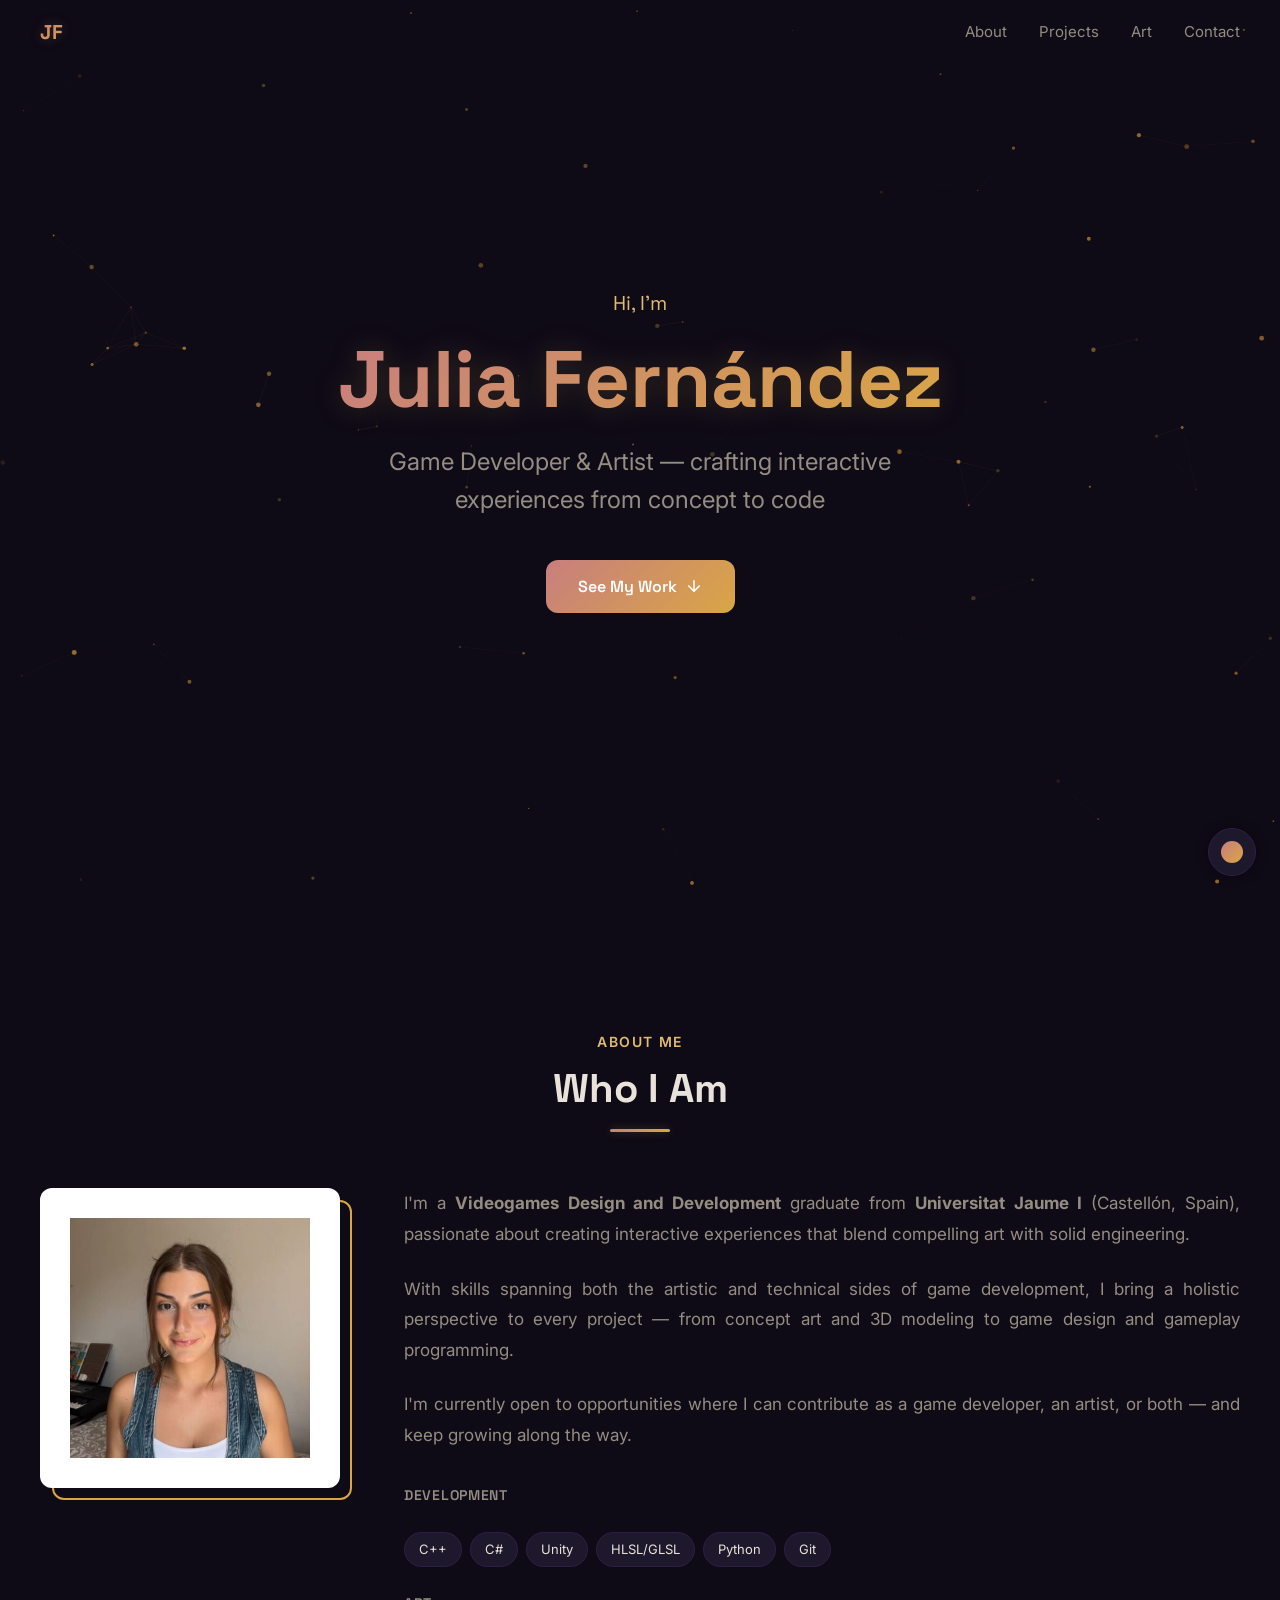
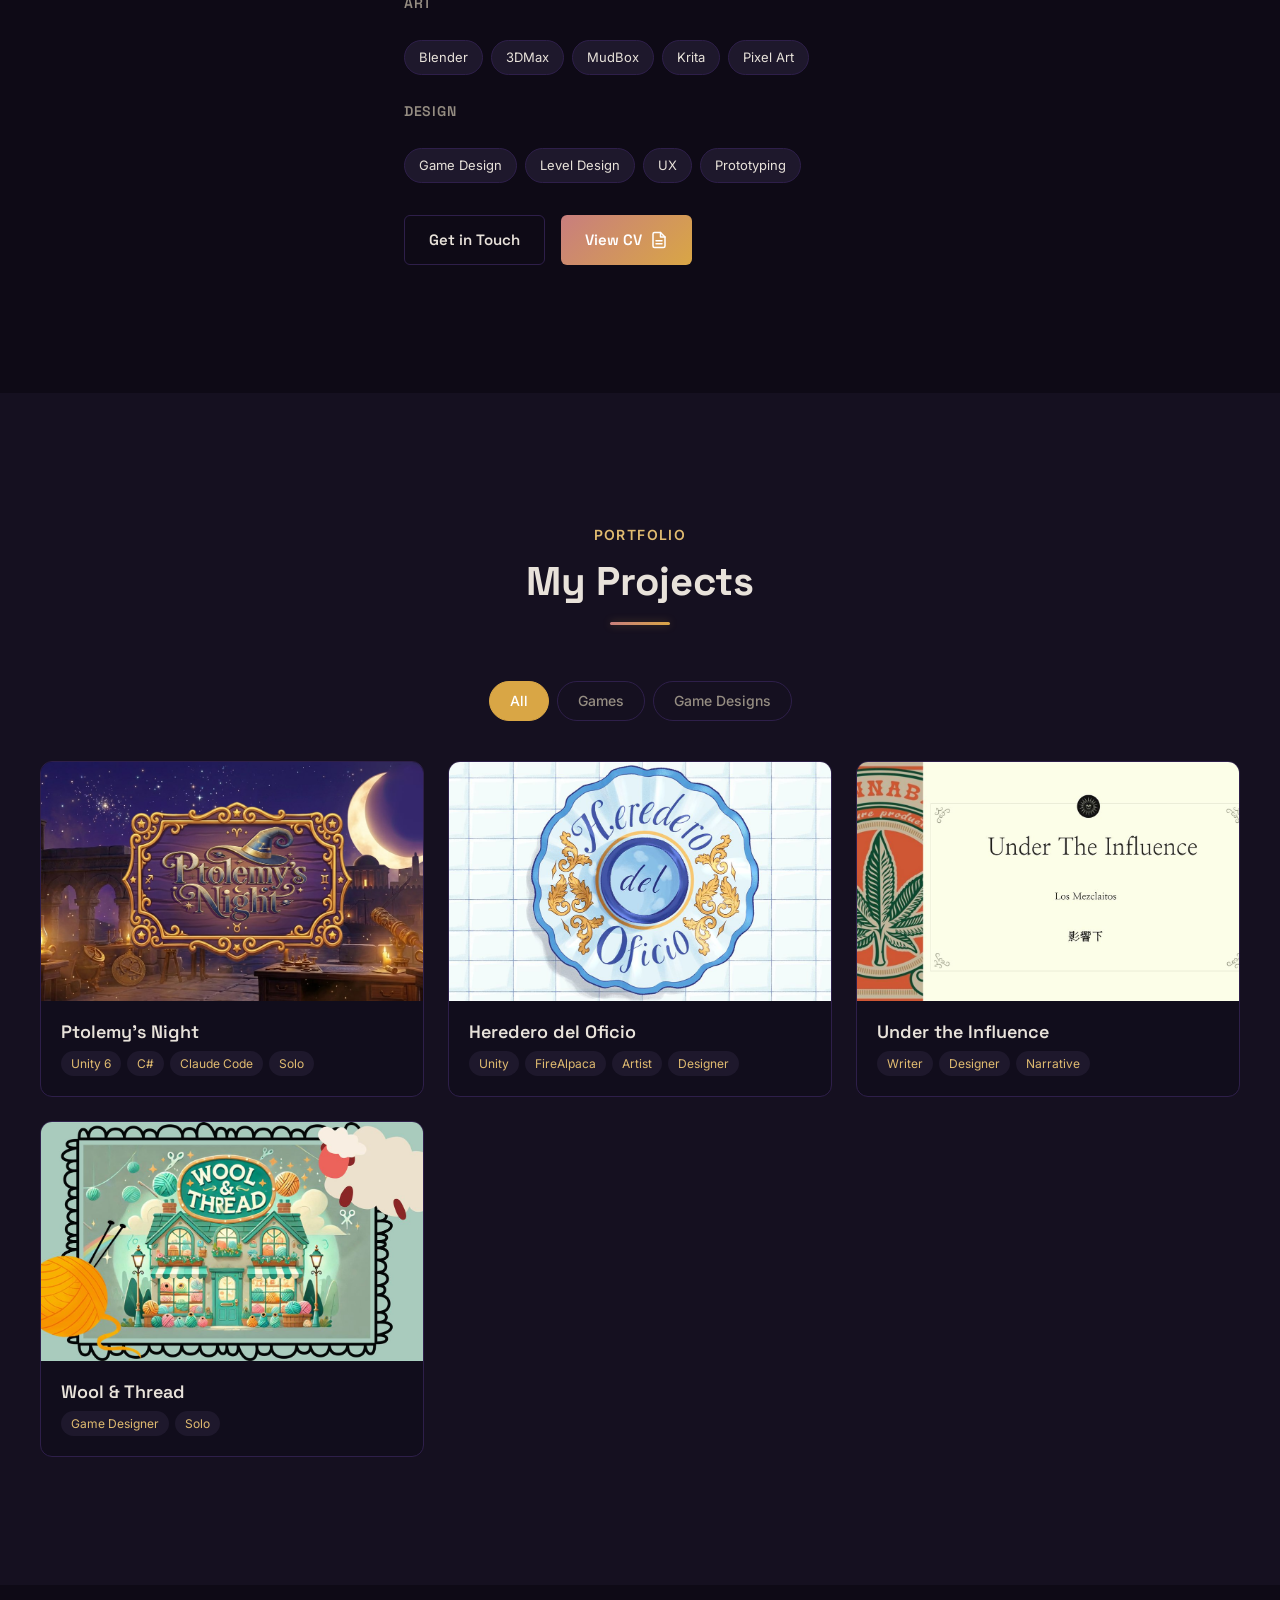
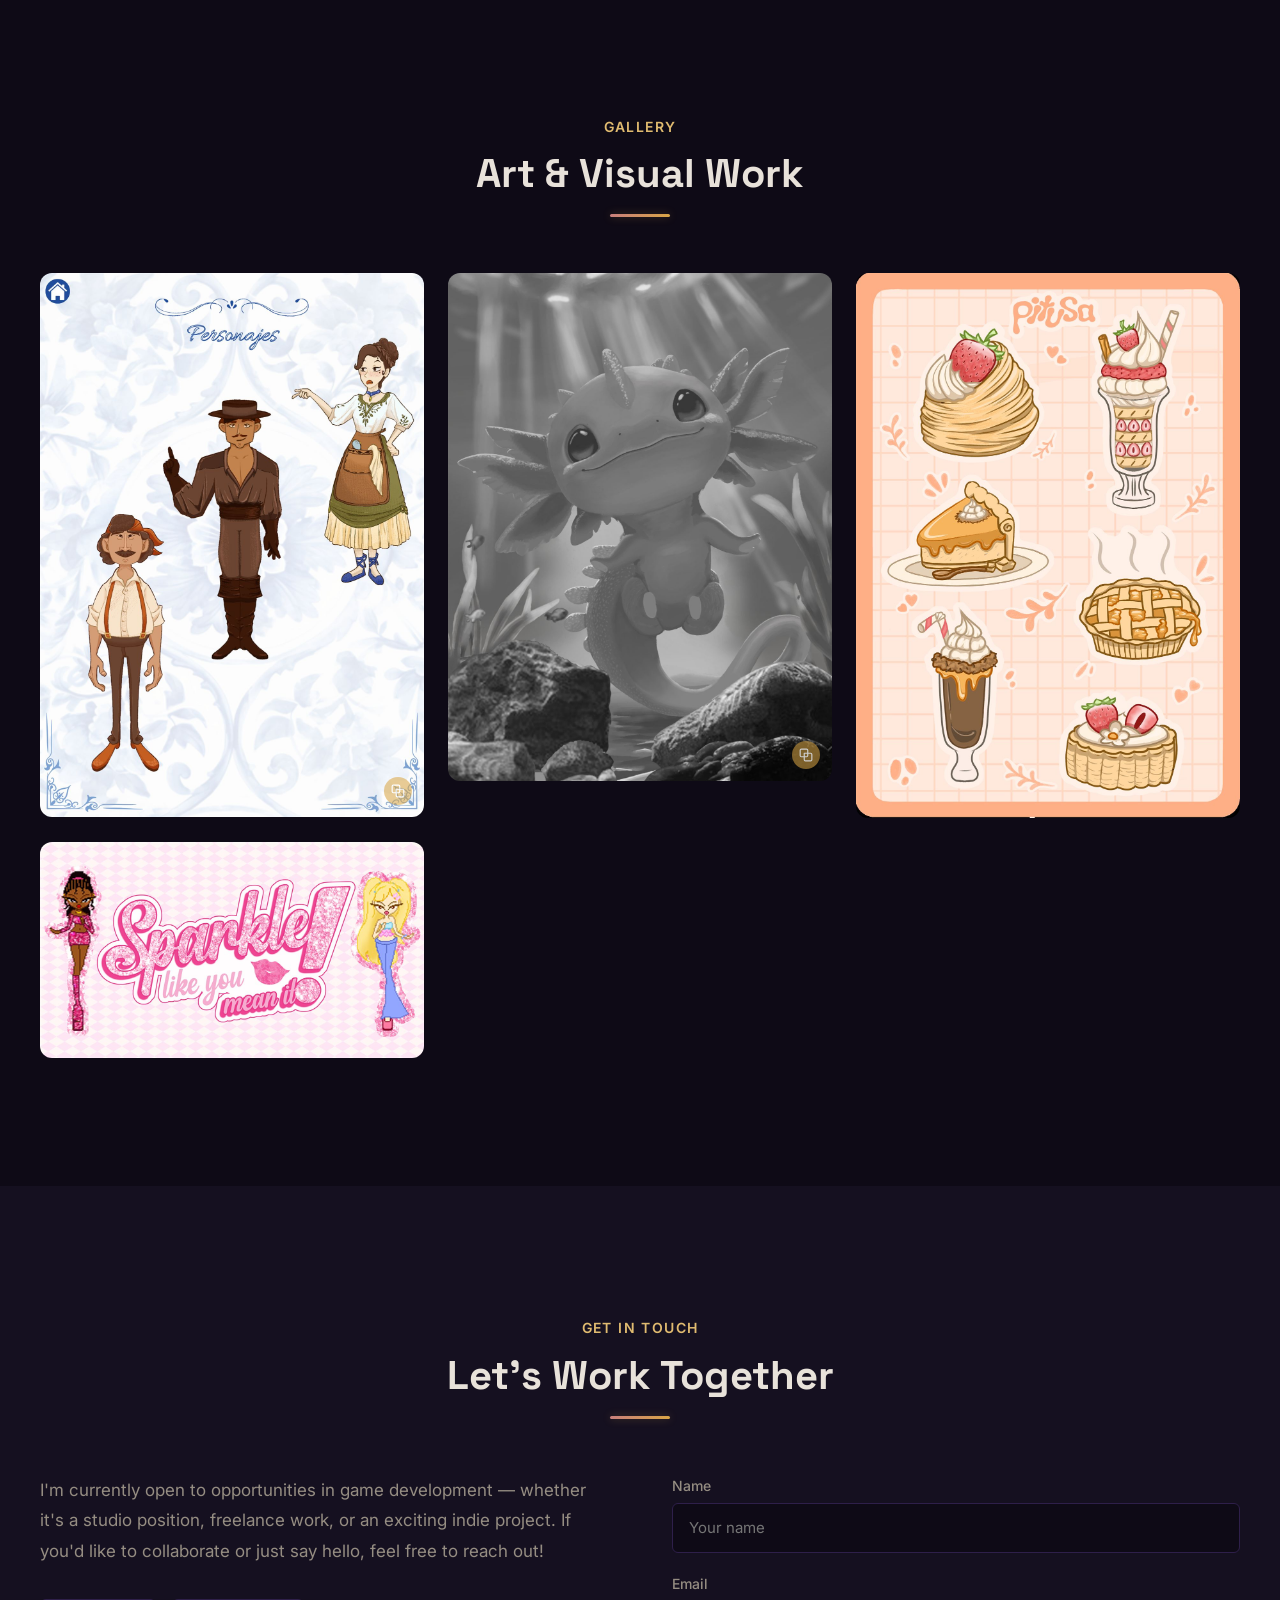
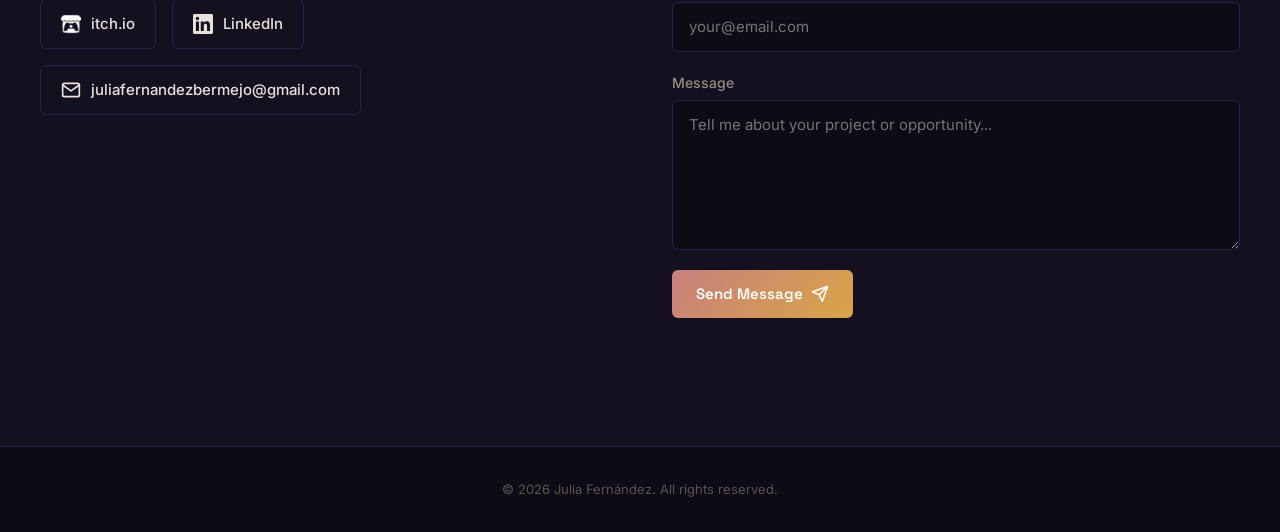
==== commit 0f380514: "Turn each gallery group into a strip where the fan-out cannot reach The fan-out stays exactly as it " ====
--- a/index.html
+++ b/index.html
@@ -21,7 +21,7 @@
 
   <!-- Styles -->
   <link rel="stylesheet" href="css/reset.css">
-  <link rel="stylesheet" href="css/style.css?v=5">
+  <link rel="stylesheet" href="css/style.css?v=6">
 
   <!-- Favicon -->
   <link rel="icon" href="favicon.svg" type="image/svg+xml">
@@ -420,7 +420,7 @@
   </button>
 
   <!-- Scripts -->
-  <script src="js/main.js?v=5" defer></script>
-  <script src="js/modal.js?v=5" defer></script>
+  <script src="js/main.js?v=6" defer></script>
+  <script src="js/modal.js?v=6" defer></script>
 </body>
 </html>
--- a/css/style.css
+++ b/css/style.css
@@ -1451,38 +1451,108 @@
 }
 
 /* ----------------------------------------
-   La galería
-
-   Las pilas de fotos se abrían al pasar el ratón por encima, desplegándose
-   hacia la derecha sobre las columnas vecinas. Con el dedo no hay "pasar
-   por encima", así que las fotos de debajo —HDO 2 y 3, Ajolote 2— no había
-   manera de verlas; y con menos de tres columnas el despliegue se salía de
-   la pantalla.
-
-   Donde no hay ratón, o no caben tres columnas, se deshace la pila y las
-   fotos entran en la rejilla como una más. Se ven todas y no se sale nada.
+   La galería donde no hay abanico
+
+   Las pilas de fotos se abren al pasar el ratón por encima, desplegándose
+   hacia la derecha sobre las columnas vecinas. Eso se queda tal cual en el
+   ordenador y no se toca nada de ello.
+
+   El problema es dónde NO ocurre. Con el dedo no hay "pasar por encima", así
+   que las fotos de debajo —HDO 2 y 3, Ajolote 2— no había manera de verlas; y
+   con menos de tres columnas el despliegue se salía de la pantalla. Y ojo,
+   porque esto pasa más de lo que parece: el modo de dispositivos del
+   navegador, los portátiles con pantalla táctil y las tabletas declaran todos
+   que no hay ratón, aunque la pantalla sea ancha.
+
+   Ahí el grupo no se deshace: se convierte en una fila que se desliza hacia
+   la derecha. Las fotos siguen juntas, se llega a todas, y la siguiente asoma
+   por el borde para que se vea que hay más.
+
+   Se desliza con el scroll de verdad del navegador, no moviendo las fotos con
+   JavaScript, y eso decide dos cosas solas: al tabular hasta una foto que
+   está fuera de la vista el navegador trae la fila él mismo, y arrastrar no
+   abre la foto, porque es él quien distingue el toque del arrastre y, si fue
+   arrastre, no genera clic.
    ---------------------------------------- */
 @media (hover: none), (max-width: 1024px) {
-  .gallery__stack,
+  /* Un grupo por fila. */
+  .gallery__grid {
+    grid-template-columns: 1fr;
+  }
+
+  .gallery__stack {
+    display: flex;
+    gap: var(--gap);
+    overflow-x: auto;
+    overscroll-behavior-x: contain;
+    scroll-snap-type: x mandatory;
+    -webkit-overflow-scrolling: touch;
+
+    /* El aro del foco se pinta por fuera de la foto, y un contenedor con
+       scroll recorta a su borde: sin este hueco, se vería cortado. */
+    padding-block: 4px;
+
+    scrollbar-width: thin;
+    scrollbar-color: var(--border-color) transparent;
+  }
+
+  /* Esto es lo que mete las fotos escondidas en la fila como una más. */
   .gallery__stack-hidden {
     display: contents;
   }
 
-  .gallery__stack-hidden .gallery__item {
+  /* Las tres clases hacen falta de verdad: la regla de arriba que las esconde
+     (.gallery__stack-hidden .gallery__item) pesa lo mismo con solo dos, y en
+     caso de empate gana la que viene antes en el archivo. Con dos clases esto
+     no haría nada en absoluto. */
+  .gallery__stack .gallery__stack-hidden .gallery__item,
+  .gallery__stack > .gallery__item {
     position: static;
+    flex: 0 0 min(86%, 420px);
     opacity: 1;
     transform: none;
     transition: none;
     pointer-events: auto;
-  }
-
-  /* El distintivo de "aquí hay más fotos" ya no significa nada. */
+    scroll-snap-align: start;
+  }
+
+  /* Con ratón por debajo de 1025 px el guión sigue marcando el grupo como
+     desplegado, y su desplazamiento lateral desmontaría la fila entera. */
+  .gallery__stack.expanded .gallery__stack-hidden .gallery__item:nth-child(1),
+  .gallery__stack.expanded .gallery__stack-hidden .gallery__item:nth-child(2) {
+    transform: none;
+  }
+
+  /* Las fotos que no son de ningún grupo no tienen nada que deslizar, pero
+     sí deben medir lo mismo que las demás: con la rejilla en una sola
+     columna ocupaban el ancho entero y salían al triple de grandes que las
+     de los grupos, comiéndose la sección entera. La misma medida que ellas,
+     y centradas. */
+  .gallery__grid > .gallery__item {
+    width: min(86%, 420px);
+    margin-inline: auto;
+  }
+
+  /* El distintivo de "aquí hay más fotos" ya no significa nada: se ven. */
   .gallery__stack > .gallery__item::after {
     display: none;
   }
 }
 
 @media (hover: none) {
+  /* Con el dedo se arrastra la fila directamente, así que la barra solo
+     ocupa sitio. Se esconde aquí y no en el bloque de arriba a propósito:
+     entre 769 y 1024 px con ratón, la barra es la única forma de mover la
+     fila —ahí no hay dedo, la rueda vertical no mueve algo horizontal y no
+     hay flechas—, y esconderla dejaría a esa persona sin salida. */
+  .gallery__stack {
+    scrollbar-width: none;
+  }
+
+  .gallery__stack::-webkit-scrollbar {
+    display: none;
+  }
+
   /* El botón del art book solo aparecía al pasar el ratón: sin ratón, se
      deja siempre a la vista y se quita el velo oscuro, que ahí ya no pinta
      nada. */
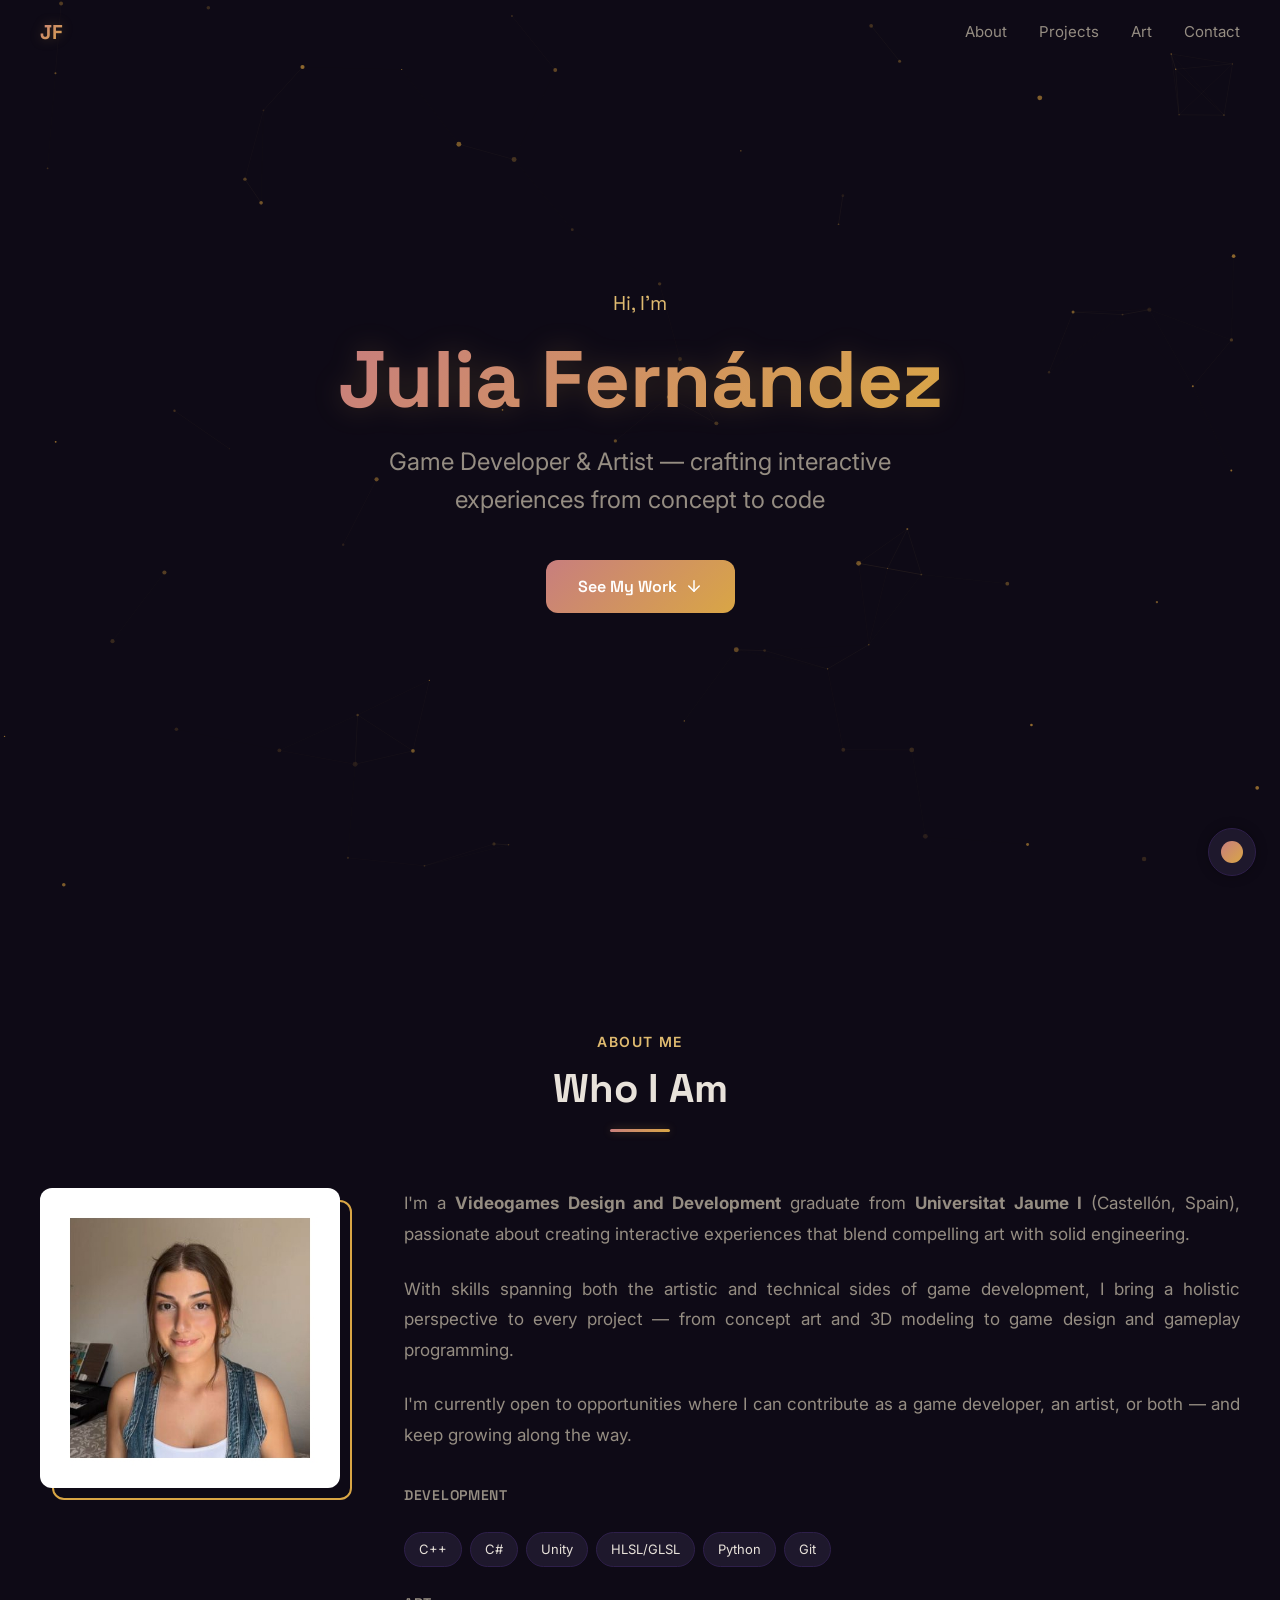
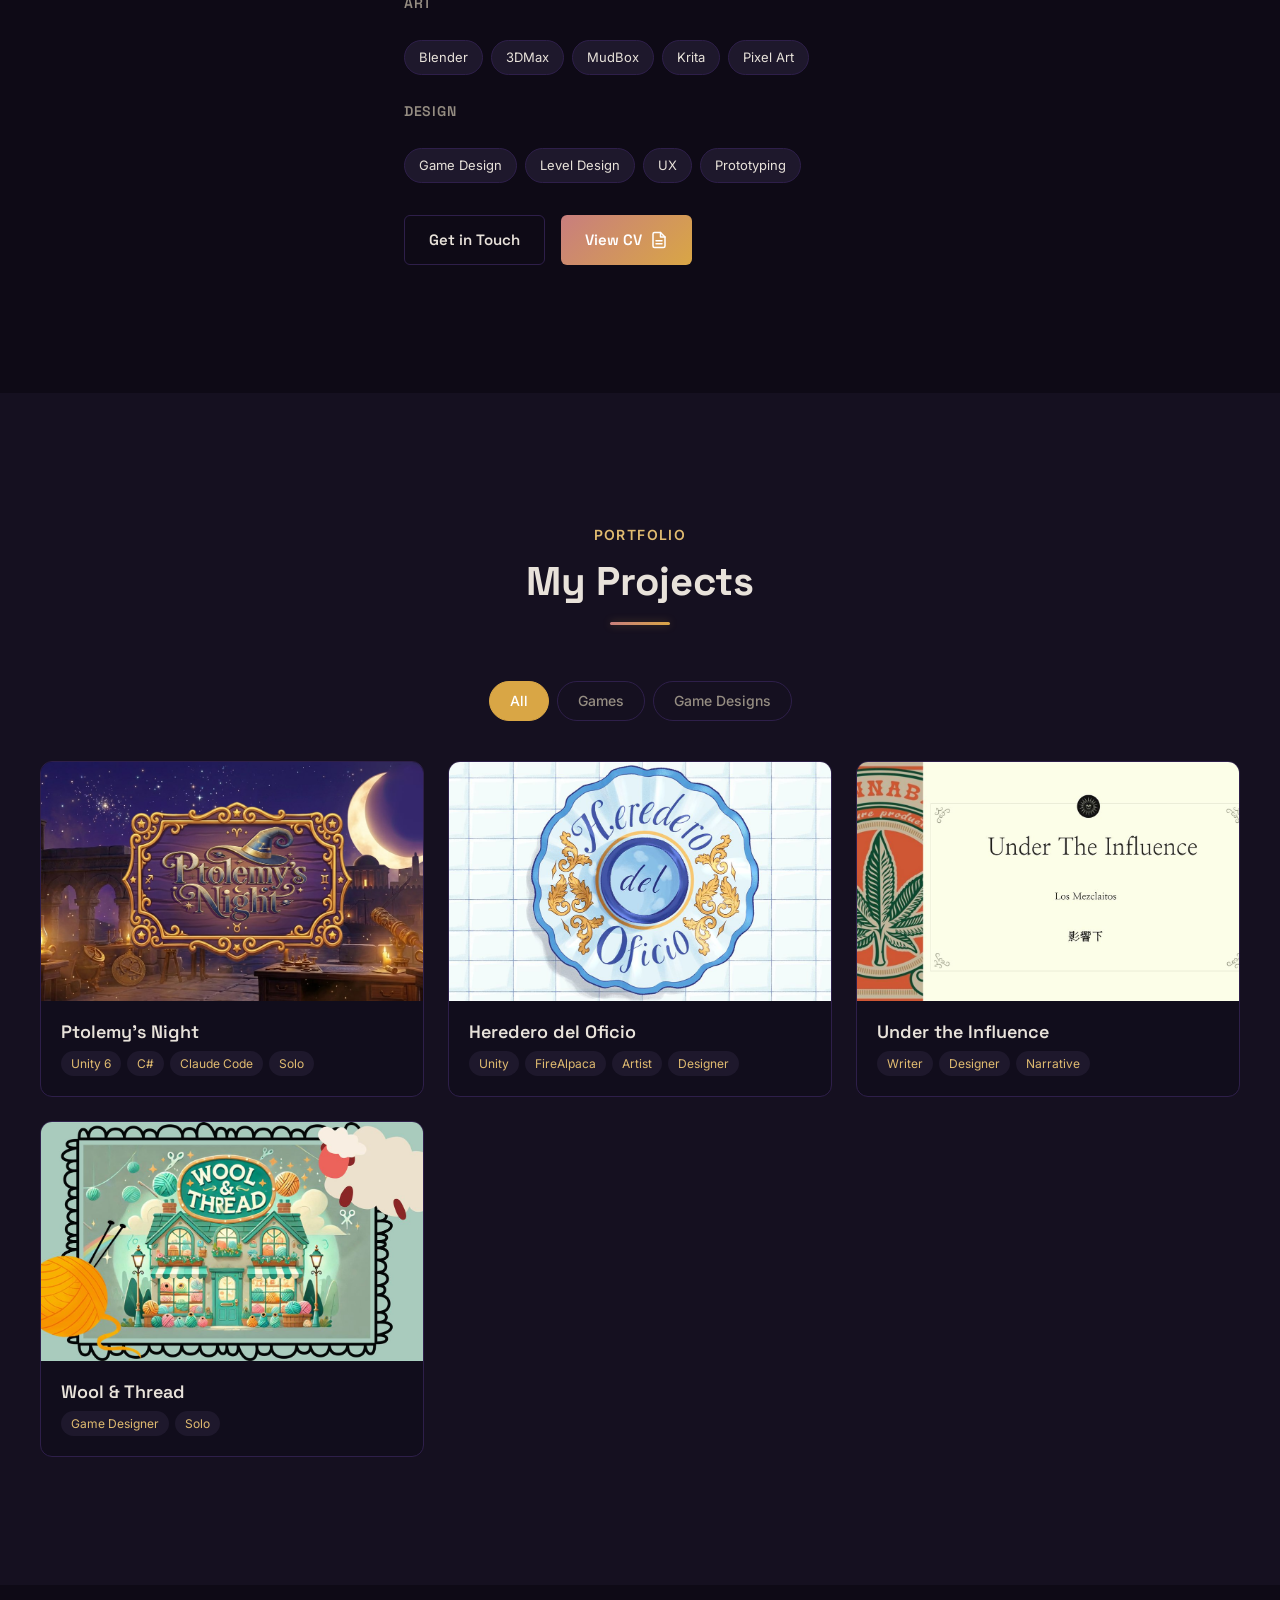
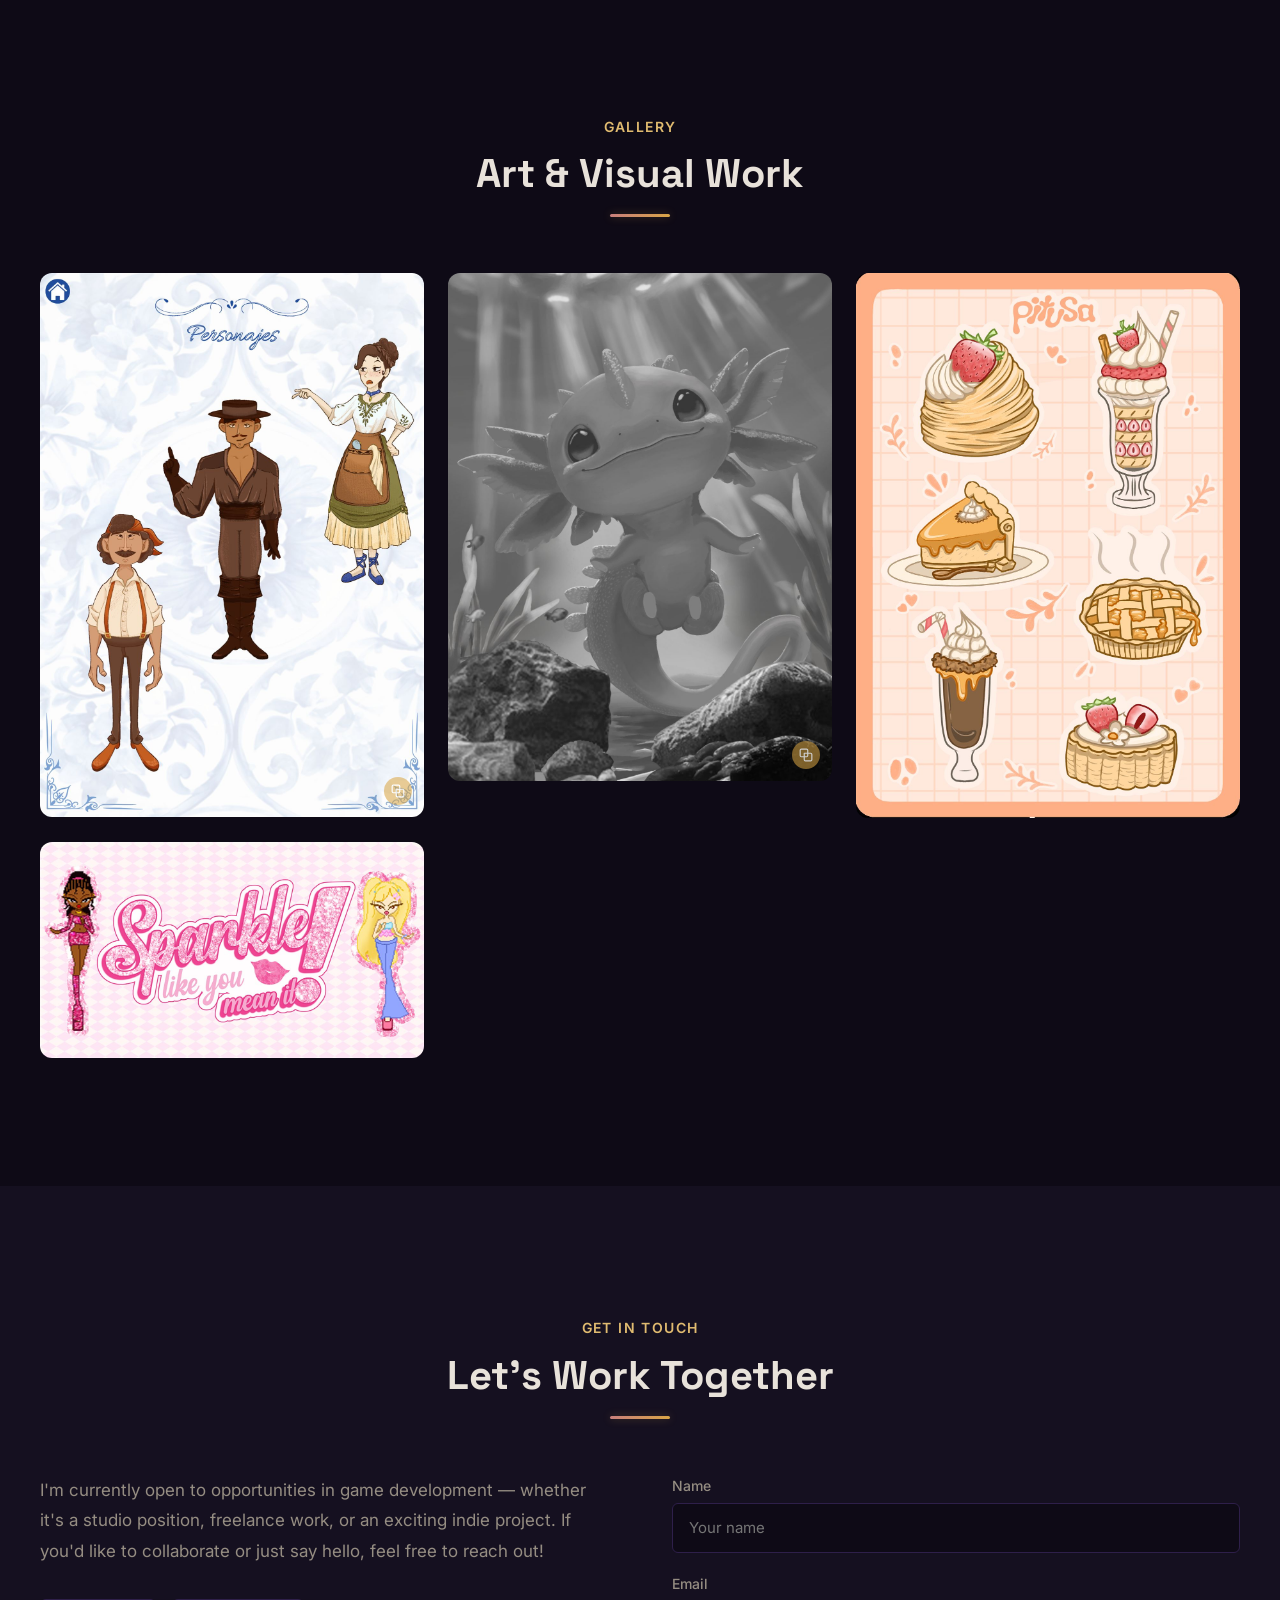
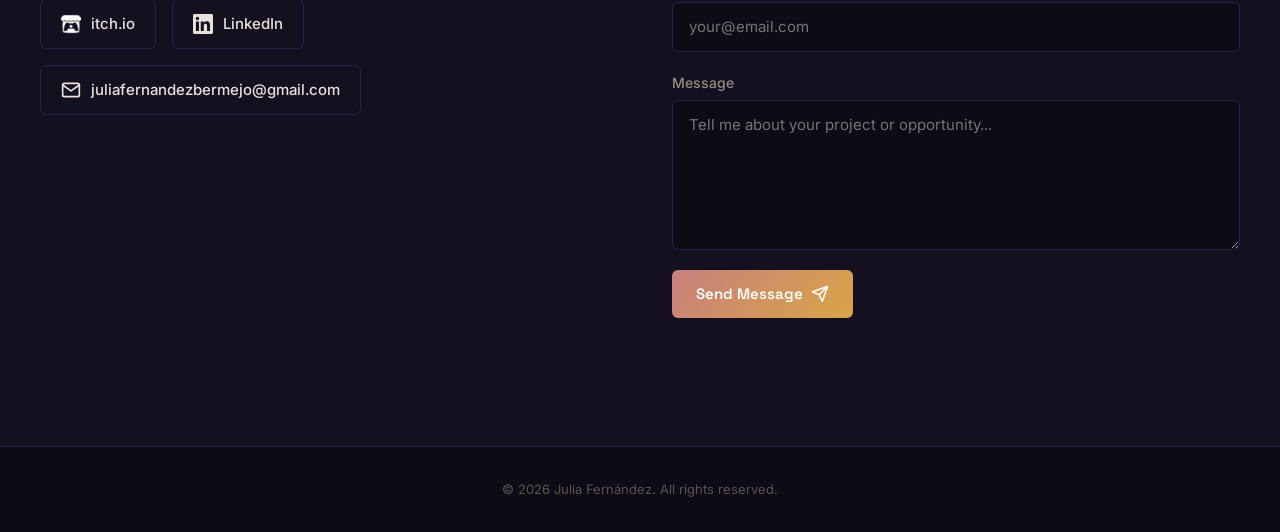
==== commit 45b45c10: "Stop relying on Chrome's leniency for the two scrolling boxes Reported from Safari on an iPhone: the" ====
--- a/index.html
+++ b/index.html
@@ -21,7 +21,7 @@
 
   <!-- Styles -->
   <link rel="stylesheet" href="css/reset.css">
-  <link rel="stylesheet" href="css/style.css?v=6">
+  <link rel="stylesheet" href="css/style.css?v=7">
 
   <!-- Favicon -->
   <link rel="icon" href="favicon.svg" type="image/svg+xml">
@@ -420,7 +420,7 @@
   </button>
 
   <!-- Scripts -->
-  <script src="js/main.js?v=6" defer></script>
-  <script src="js/modal.js?v=6" defer></script>
+  <script src="js/main.js?v=7" defer></script>
+  <script src="js/modal.js?v=7" defer></script>
 </body>
 </html>
--- a/css/style.css
+++ b/css/style.css
@@ -1483,6 +1483,9 @@
   .gallery__stack {
     display: flex;
     gap: var(--gap);
+    /* Por lo mismo que el texto del proyecto: sin esto la fila se ensancha
+       hasta caber entera en vez de recortarse y dejar que se deslice. */
+    min-width: 0;
     overflow-x: auto;
     overscroll-behavior-x: contain;
     scroll-snap-type: x mandatory;
@@ -1508,7 +1511,15 @@
   .gallery__stack .gallery__stack-hidden .gallery__item,
   .gallery__stack > .gallery__item {
     position: static;
-    flex: 0 0 min(86%, 420px);
+    /* En tres líneas y no en la forma abreviada "flex: 0 0 min(...)":
+       Safari ha tenido problemas con las funciones de cálculo ahí dentro, y
+       si no entiende la línea la descarta entera —las fotos se encogerían
+       para caber y no quedaría nada que deslizar—. Así, como mucho falla
+       una de las tres. */
+    flex-grow: 0;
+    flex-shrink: 0;
+    flex-basis: min(86%, 420px);
+    min-width: 0;
     opacity: 1;
     transform: none;
     transition: none;
@@ -1608,6 +1619,11 @@
   /* El texto es lo que se desliza, no la ventana entera. */
   .modal__body {
     flex: 1;
+    /* Sin esto no hay nada que deslizar: una caja flexible se niega a
+       encogerse por debajo de su contenido mientras no se le diga, así que
+       el texto crece entero y lo recorta la ventana en vez de poder bajarlo.
+       Chrome lo perdona, la norma no. */
+    min-height: 0;
     overflow-y: auto;
     overscroll-behavior: contain;
     -webkit-overflow-scrolling: touch;
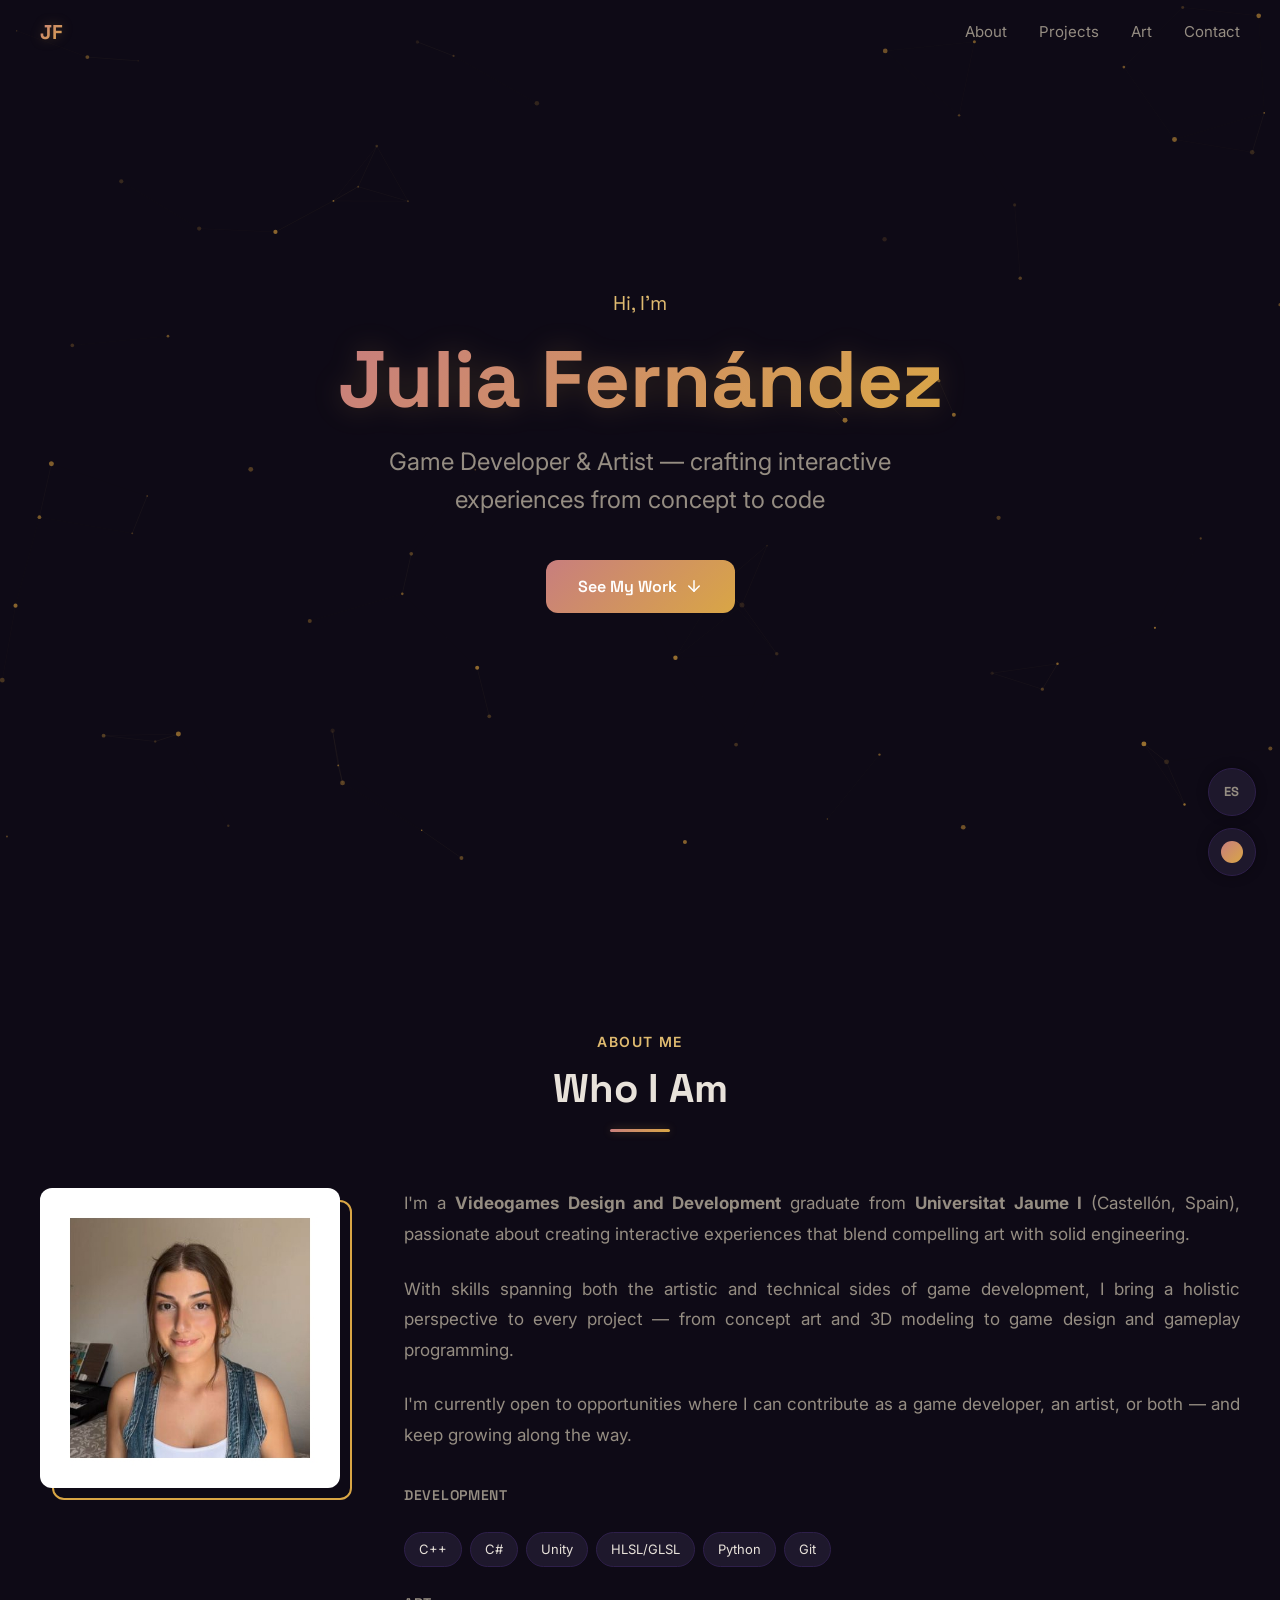
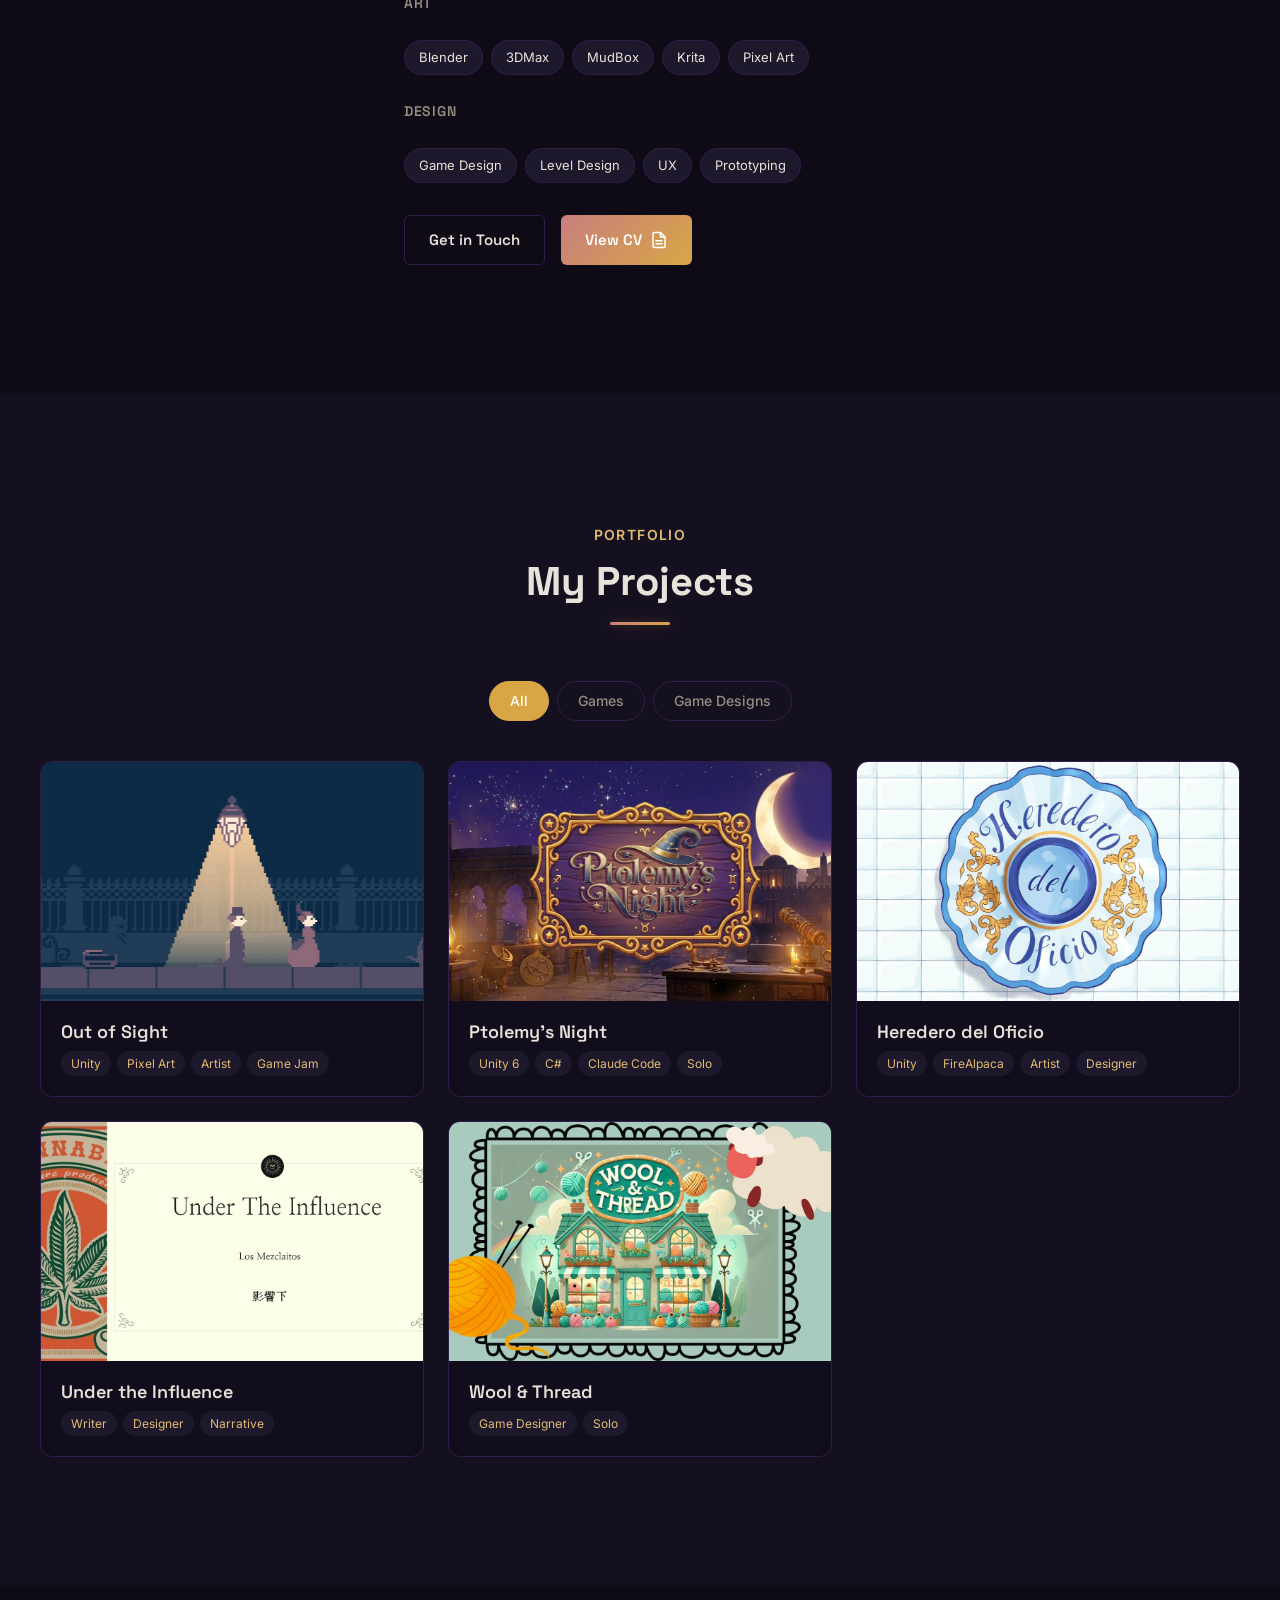
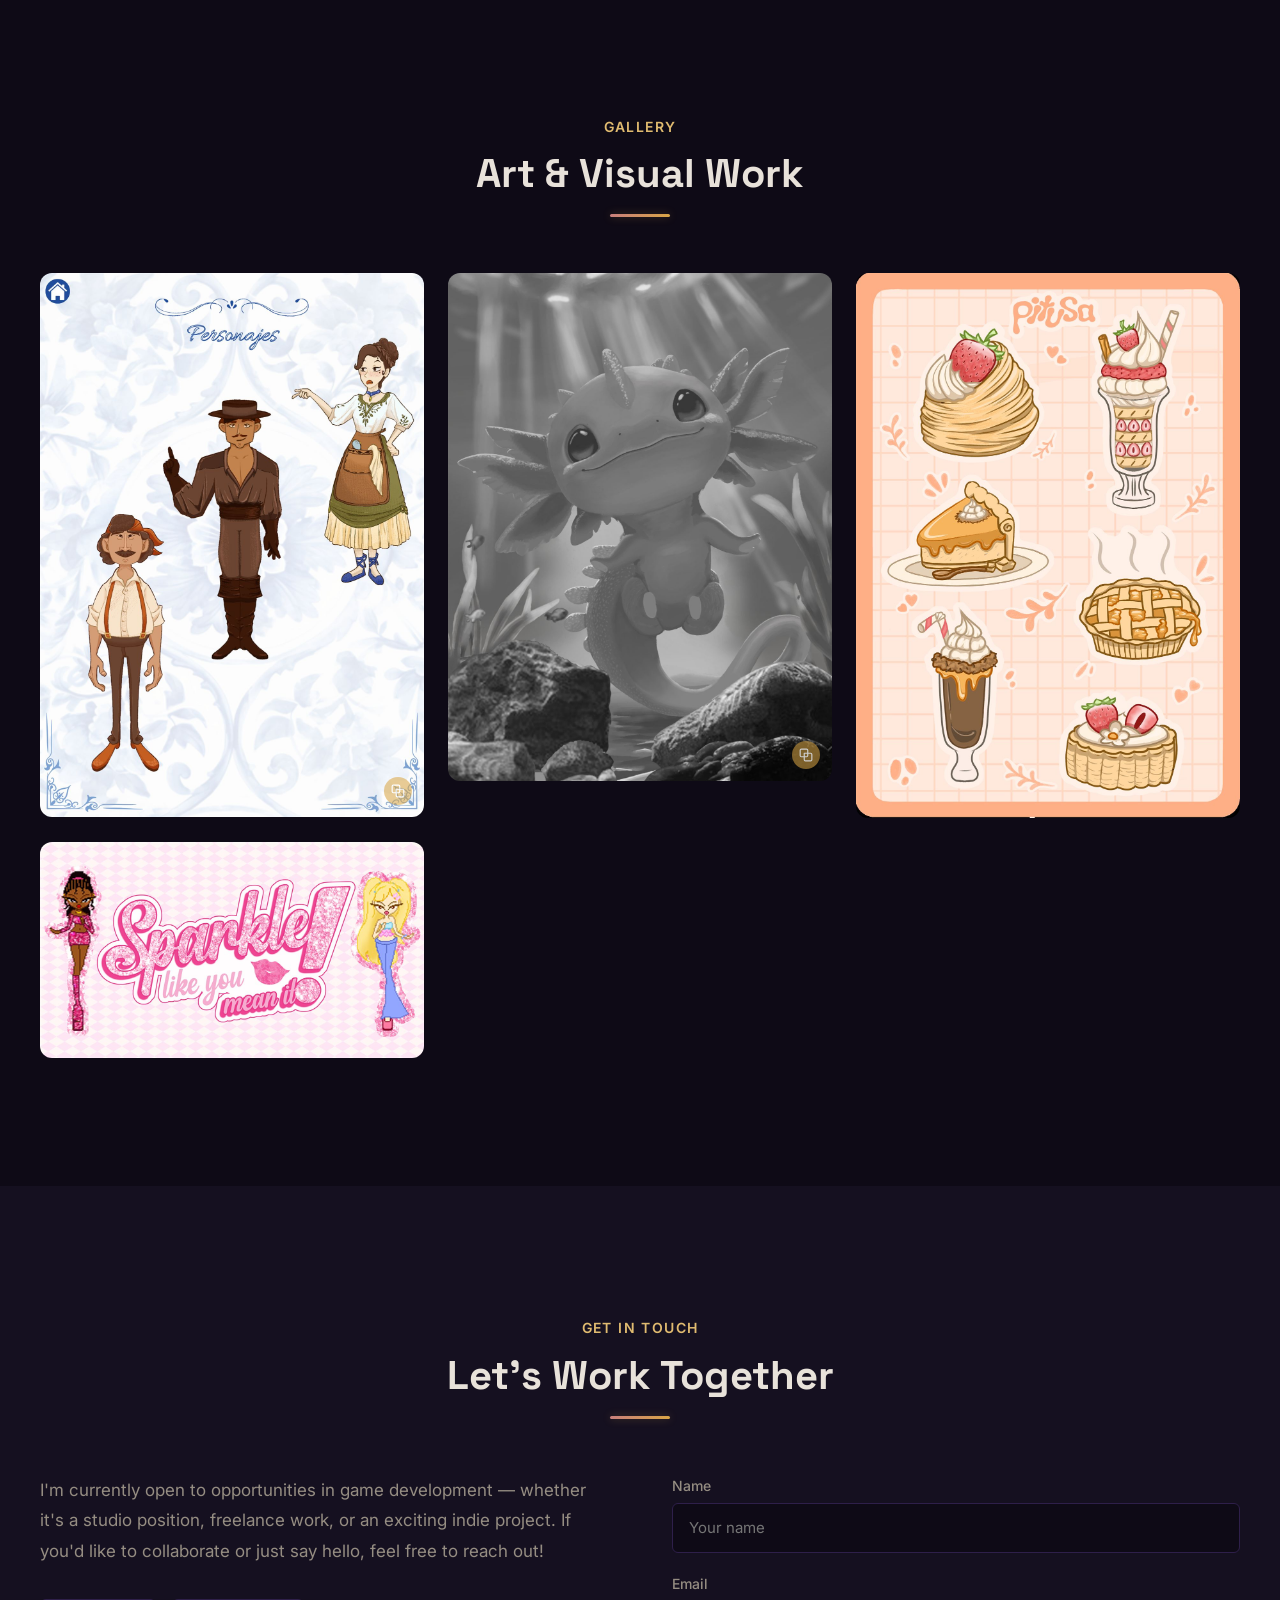
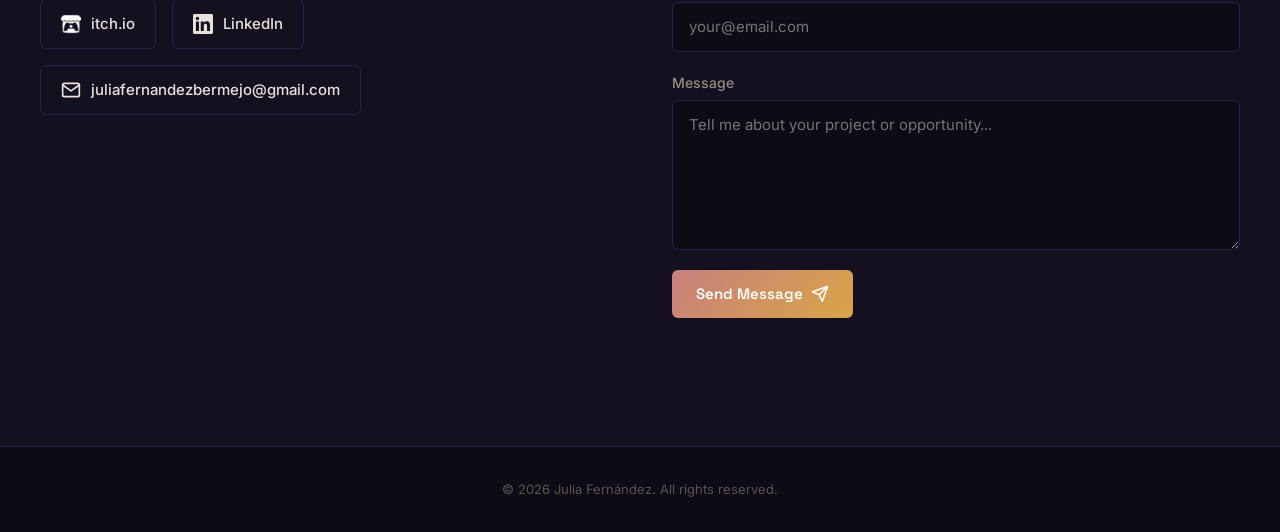
==== commit 6f92a224: "Add the Out of Sight artbook and give the site a language switch The art made for Out of Sight durin" ====
--- a/index.html
+++ b/index.html
@@ -14,6 +14,24 @@
   <!-- Para que la barra del navegador en el móvil no desentone con la web -->
   <meta name="theme-color" content="#0e0a16">
 
+  <!-- El tema y el idioma, antes del primer pintado: decididos más tarde, la
+       página se vería un instante con los colores o el idioma equivocados. -->
+  <script>
+    (function () {
+      try {
+        if (localStorage.getItem('theme') === 'blue') {
+          document.documentElement.setAttribute('data-theme', 'blue');
+        }
+        var l = localStorage.getItem('lang');
+        if (l !== 'es' && l !== 'en') {
+          var n = (navigator.languages || [navigator.language || 'en'])[0] || 'en';
+          l = n.toLowerCase().indexOf('es') === 0 ? 'es' : 'en';
+        }
+        document.documentElement.lang = l;
+      } catch (e) {}
+    })();
+  </script>
+
   <!-- Fonts -->
   <link rel="preconnect" href="https://fonts.googleapis.com">
   <link rel="preconnect" href="https://fonts.gstatic.com" crossorigin>
@@ -21,7 +39,7 @@
 
   <!-- Styles -->
   <link rel="stylesheet" href="css/reset.css">
-  <link rel="stylesheet" href="css/style.css?v=7">
+  <link rel="stylesheet" href="css/style.css?v=8">
 
   <!-- Favicon -->
   <link rel="icon" href="favicon.svg" type="image/svg+xml">
@@ -33,12 +51,12 @@
     <div class="container">
       <a href="#hero" class="nav__logo">JF</a>
       <ul class="nav__links" id="nav-links">
-        <li><a href="#about" class="nav__link">About</a></li>
-        <li><a href="#projects" class="nav__link">Projects</a></li>
-        <li><a href="#art" class="nav__link">Art</a></li>
-        <li><a href="#contact" class="nav__link">Contact</a></li>
+        <li><a href="#about" class="nav__link"><span data-lang="en">About</span><span data-lang="es">Sobre mí</span></a></li>
+        <li><a href="#projects" class="nav__link"><span data-lang="en">Projects</span><span data-lang="es">Proyectos</span></a></li>
+        <li><a href="#art" class="nav__link"><span data-lang="en">Art</span><span data-lang="es">Arte</span></a></li>
+        <li><a href="#contact" class="nav__link"><span data-lang="en">Contact</span><span data-lang="es">Contacto</span></a></li>
       </ul>
-      <button class="nav__hamburger" aria-label="Toggle menu" aria-expanded="false" aria-controls="nav-links">
+      <button class="nav__hamburger" data-aria-label-en="Toggle menu" data-aria-label-es="Abrir el menú" aria-label="Toggle menu" aria-expanded="false" aria-controls="nav-links">
         <span></span>
         <span></span>
         <span></span>
@@ -54,11 +72,11 @@
   <section id="hero" class="hero">
     <canvas class="hero__canvas"></canvas>
     <div class="hero__content">
-      <p class="hero__greeting">Hi, I'm</p>
+      <p class="hero__greeting"><span data-lang="en">Hi, I'm</span><span data-lang="es">Hola, soy</span></p>
       <h1 class="hero__name">Julia Fernández</h1>
-      <p class="hero__tagline">Game Developer & Artist — crafting interactive experiences from concept to code</p>
+      <p class="hero__tagline"><span data-lang="en">Game Developer &amp; Artist — crafting interactive experiences from concept to code</span><span data-lang="es">Desarrolladora de videojuegos y artista — experiencias interactivas, del concepto al código</span></p>
       <a href="#projects" class="hero__cta">
-        See My Work
+        <span data-lang="en">See My Work</span><span data-lang="es">Mira mi trabajo</span>
         <svg viewBox="0 0 24 24" fill="none" stroke="currentColor" stroke-width="2" stroke-linecap="round" stroke-linejoin="round"><line x1="12" y1="5" x2="12" y2="19"/><polyline points="19 12 12 19 5 12"/></svg>
       </a>
     </div>
@@ -68,8 +86,8 @@
   <section id="about" class="about">
     <div class="container">
       <div class="section-header reveal">
-        <span class="section-header__label">About Me</span>
-        <h2 class="section-header__title">Who I Am</h2>
+        <span class="section-header__label"><span data-lang="en">About Me</span><span data-lang="es">Sobre mí</span></span>
+        <h2 class="section-header__title"><span data-lang="en">Who I Am</span><span data-lang="es">Quién soy</span></h2>
         <div class="section-header__line"></div>
       </div>
       <div class="about__grid reveal">
@@ -77,13 +95,16 @@
           <img width="500" height="500" src="assets/images/profile/Foto_perfil.jpg" alt="Julia Fernández" class="about__image">
         </div>
         <div class="about__text">
-          <p>I'm a <strong>Videogames Design and Development</strong> graduate from <strong>Universitat Jaume I</strong> (Castellón, Spain), passionate about creating interactive experiences that blend compelling art with solid engineering.</p>
-          <p>With skills spanning both the artistic and technical sides of game development, I bring a holistic perspective to every project — from concept art and 3D modeling to game design and gameplay programming.</p>
-          <p>I'm currently open to opportunities where I can contribute as a game developer, an artist, or both — and keep growing along the way.</p>
+          <p data-lang="en">I'm a <strong>Videogames Design and Development</strong> graduate from <strong>Universitat Jaume I</strong> (Castellón, Spain), passionate about creating interactive experiences that blend compelling art with solid engineering.</p>
+          <p data-lang="es">Soy graduada en <strong>Diseño y Desarrollo de Videojuegos</strong> por la <strong>Universitat Jaume I</strong> (Castellón), y me apasiona crear experiencias interactivas que junten un arte con carácter y una ingeniería sólida.</p>
+          <p data-lang="en">With skills spanning both the artistic and technical sides of game development, I bring a holistic perspective to every project — from concept art and 3D modeling to game design and gameplay programming.</p>
+          <p data-lang="es">Me muevo con soltura tanto en la parte artística como en la técnica, así que llego a cada proyecto con una mirada de conjunto — del concept art y el modelado 3D al diseño de juego y la programación de mecánicas.</p>
+          <p data-lang="en">I'm currently open to opportunities where I can contribute as a game developer, an artist, or both — and keep growing along the way.</p>
+          <p data-lang="es">Ahora mismo estoy abierta a oportunidades en las que aportar como desarrolladora, como artista o como las dos cosas — y seguir creciendo por el camino.</p>
 
           <div class="about__skills">
             <div class="about__skills-category">
-              <p class="about__skills-label">Development</p>
+              <p class="about__skills-label"><span data-lang="en">Development</span><span data-lang="es">Desarrollo</span></p>
               <div class="about__skills-list">
                 <span class="skill-pill">C++</span>
                 <span class="skill-pill">C#</span>
@@ -94,7 +115,7 @@
               </div>
             </div>
             <div class="about__skills-category">
-              <p class="about__skills-label">Art</p>
+              <p class="about__skills-label"><span data-lang="en">Art</span><span data-lang="es">Arte</span></p>
               <div class="about__skills-list">
                 <span class="skill-pill">Blender</span>
                 <span class="skill-pill">3DMax</span>
@@ -104,7 +125,7 @@
               </div>
             </div>
             <div class="about__skills-category">
-              <p class="about__skills-label">Design</p>
+              <p class="about__skills-label"><span data-lang="en">Design</span><span data-lang="es">Diseño</span></p>
               <div class="about__skills-list">
                 <span class="skill-pill">Game Design</span>
                 <span class="skill-pill">Level Design</span>
@@ -115,9 +136,9 @@
           </div>
 
           <div class="about__actions">
-            <a href="#contact" class="btn btn--outline">Get in Touch</a>
+            <a href="#contact" class="btn btn--outline"><span data-lang="en">Get in Touch</span><span data-lang="es">Hablemos</span></a>
             <button class="btn btn--primary" id="view-cv-btn">
-              View CV
+              <span data-lang="en">View CV</span><span data-lang="es">Ver mi CV</span>
               <svg viewBox="0 0 24 24" fill="none" stroke="currentColor" stroke-width="2" stroke-linecap="round" stroke-linejoin="round"><path d="M14 2H6a2 2 0 0 0-2 2v16a2 2 0 0 0 2 2h12a2 2 0 0 0 2-2V8z"/><polyline points="14 2 14 8 20 8"/><line x1="16" y1="13" x2="8" y2="13"/><line x1="16" y1="17" x2="8" y2="17"/></svg>
             </button>
           </div>
@@ -130,18 +151,37 @@
   <section id="projects" class="projects">
     <div class="container">
       <div class="section-header reveal">
-        <span class="section-header__label">Portfolio</span>
-        <h2 class="section-header__title">My Projects</h2>
+        <span class="section-header__label"><span data-lang="en">Portfolio</span><span data-lang="es">Portafolio</span></span>
+        <h2 class="section-header__title"><span data-lang="en">My Projects</span><span data-lang="es">Mis proyectos</span></h2>
         <div class="section-header__line"></div>
       </div>
 
       <div class="projects__filters reveal">
-        <button class="filter-btn active" data-filter="all">All</button>
-        <button class="filter-btn" data-filter="game">Games</button>
-        <button class="filter-btn" data-filter="design">Game Designs</button>
+        <button class="filter-btn active" data-filter="all"><span data-lang="en">All</span><span data-lang="es">Todos</span></button>
+        <button class="filter-btn" data-filter="game"><span data-lang="en">Games</span><span data-lang="es">Juegos</span></button>
+        <button class="filter-btn" data-filter="design"><span data-lang="en">Game Designs</span><span data-lang="es">Diseños de juego</span></button>
       </div>
 
       <div class="projects__grid">
+        <!-- Out of Sight -->
+        <article class="project-card reveal" data-project="out-of-sight" data-category="game">
+          <div class="project-card__thumbnail">
+            <img width="1200" height="672" src="assets/images/projects/OutOfSight-Portada.jpg" alt="Out of Sight" loading="lazy">
+            <div class="project-card__overlay">
+              <p class="project-card__overlay-text"><span data-lang="en">View details</span><span data-lang="es">Ver la ficha</span></p>
+            </div>
+          </div>
+          <div class="project-card__info">
+            <h3 class="project-card__title">Out of Sight</h3>
+            <div class="project-card__tags">
+              <span class="project-card__tag">Unity</span>
+              <span class="project-card__tag">Pixel Art</span>
+              <span class="project-card__tag"><span data-lang="en">Artist</span><span data-lang="es">Artista</span></span>
+              <span class="project-card__tag">Game Jam</span>
+            </div>
+          </div>
+        </article>
+
         <!-- Ptolemy's Night -->
         <article class="project-card reveal" data-project="ptolemys-night" data-category="game">
           <div class="project-card__thumbnail">
@@ -222,8 +262,8 @@
   <section id="art" class="art">
     <div class="container">
       <div class="section-header reveal">
-        <span class="section-header__label">Gallery</span>
-        <h2 class="section-header__title">Art & Visual Work</h2>
+        <span class="section-header__label"><span data-lang="en">Gallery</span><span data-lang="es">Galería</span></span>
+        <h2 class="section-header__title"><span data-lang="en">Art &amp; Visual Work</span><span data-lang="es">Arte y trabajo visual</span></h2>
         <div class="section-header__line"></div>
       </div>
 
@@ -301,14 +341,15 @@
   <section id="contact" class="contact">
     <div class="container">
       <div class="section-header reveal">
-        <span class="section-header__label">Get in Touch</span>
-        <h2 class="section-header__title">Let's Work Together</h2>
+        <span class="section-header__label"><span data-lang="en">Get in Touch</span><span data-lang="es">Contacto</span></span>
+        <h2 class="section-header__title"><span data-lang="en">Let's Work Together</span><span data-lang="es">Trabajemos juntos</span></h2>
         <div class="section-header__line"></div>
       </div>
 
       <div class="contact__grid reveal">
         <div class="contact__text">
-          <p>I'm currently open to opportunities in game development — whether it's a studio position, freelance work, or an exciting indie project. If you'd like to collaborate or just say hello, feel free to reach out!</p>
+          <p data-lang="en">I'm currently open to opportunities in game development — whether it's a studio position, freelance work, or an exciting indie project. If you'd like to collaborate or just say hello, feel free to reach out!</p>
+          <p data-lang="es">Ahora mismo estoy abierta a oportunidades en desarrollo de videojuegos — un puesto en un estudio, trabajo freelance o un proyecto indie con el que merezca la pena liarse. Si quieres que colaboremos, o solo saludar, escríbeme.</p>
           <div class="contact__socials">
             <a href="https://julia-fdez.itch.io/" target="_blank" rel="noopener" class="contact__social-btn">
               <img src="assets/images/icons/icons8-itch.io-96.png" alt="itch.io" width="20" height="20" style="display:inline;">
@@ -327,19 +368,19 @@
 
         <form class="contact__form" action="https://formspree.io/f/mbdpvywy" method="POST">
           <div class="form-group">
-            <label for="name">Name</label>
-            <input type="text" id="name" name="name" required placeholder="Your name">
+            <label for="name"><span data-lang="en">Name</span><span data-lang="es">Nombre</span></label>
+            <input type="text" id="name" name="name" required data-placeholder-en="Your name" data-placeholder-es="Tu nombre" placeholder="Your name">
           </div>
           <div class="form-group">
-            <label for="email">Email</label>
-            <input type="email" id="email" name="email" required placeholder="your@email.com">
+            <label for="email"><span data-lang="en">Email</span><span data-lang="es">Correo</span></label>
+            <input type="email" id="email" name="email" required data-placeholder-en="your@email.com" data-placeholder-es="tu@correo.com" placeholder="your@email.com">
           </div>
           <div class="form-group">
-            <label for="message">Message</label>
-            <textarea id="message" name="message" required placeholder="Tell me about your project or opportunity..."></textarea>
+            <label for="message"><span data-lang="en">Message</span><span data-lang="es">Mensaje</span></label>
+            <textarea id="message" name="message" required data-placeholder-en="Tell me about your project or opportunity..." data-placeholder-es="Cuéntame tu proyecto o tu oferta..." placeholder="Tell me about your project or opportunity..."></textarea>
           </div>
           <button type="submit" class="btn btn--primary">
-            Send Message
+            <span data-lang="en">Send Message</span><span data-lang="es">Enviar</span>
             <svg viewBox="0 0 24 24" fill="none" stroke="currentColor" stroke-width="2" stroke-linecap="round" stroke-linejoin="round"><line x1="22" y1="2" x2="11" y2="13"/><polygon points="22 2 15 22 11 13 2 9 22 2"/></svg>
           </button>
         </form>
@@ -350,7 +391,7 @@
   <!-- ======== FOOTER ======== -->
   <footer class="footer">
     <div class="container">
-      <p class="footer__text">&copy; 2026 Julia Fernández. All rights reserved.</p>
+      <p class="footer__text">&copy; 2026 Julia Fernández. <span data-lang="en">All rights reserved.</span><span data-lang="es">Todos los derechos reservados.</span></p>
     </div>
   </footer>
 
@@ -375,7 +416,7 @@
         <h3 class="modal__title"></h3>
         <div class="modal__meta"></div>
         <p class="modal__description"></p>
-        <h4 class="modal__section-title">Technologies</h4>
+        <h4 class="modal__section-title"><span data-lang="en">Technologies</span><span data-lang="es">Tecnologías</span></h4>
         <div class="modal__tech-list"></div>
         <div class="modal__links"></div>
       </div>
@@ -399,9 +440,9 @@
           <button class="cv-tab" data-lang="es">ES</button>
         </div>
         <div class="cv-modal__actions">
-          <button class="cv-modal__download" id="cv-download" title="Save as PDF">
+          <button class="cv-modal__download" id="cv-download" data-title-en="Save as PDF" data-title-es="Guardar en PDF" title="Save as PDF">
             <svg viewBox="0 0 24 24" fill="none" stroke="currentColor" stroke-width="2" stroke-linecap="round" stroke-linejoin="round"><path d="M21 15v4a2 2 0 0 1-2 2H5a2 2 0 0 1-2-2v-4"/><polyline points="7 10 12 15 17 10"/><line x1="12" y1="15" x2="12" y2="3"/></svg>
-            Download
+            <span data-lang="en">Download</span><span data-lang="es">Descargar</span>
           </button>
           <button class="cv-modal__close" id="cv-close" aria-label="Close CV">
             <svg viewBox="0 0 24 24" fill="none" stroke="currentColor" stroke-width="2" stroke-linecap="round" stroke-linejoin="round"><line x1="18" y1="6" x2="6" y2="18"/><line x1="6" y1="6" x2="18" y2="18"/></svg>
@@ -414,13 +455,17 @@
     </div>
   </div>
 
+  <!-- Language -->
+  <button class="lang-toggle" aria-label="Cambiar a español">ES</button>
+
   <!-- Theme Toggle -->
-  <button class="theme-toggle" aria-label="Switch color theme">
+  <button class="theme-toggle" data-aria-label-en="Switch color theme" data-aria-label-es="Cambiar los colores" aria-label="Switch color theme">
     <div class="theme-toggle__icon"></div>
   </button>
 
   <!-- Scripts -->
-  <script src="js/main.js?v=7" defer></script>
-  <script src="js/modal.js?v=7" defer></script>
+  <script src="js/i18n.js?v=8" defer></script>
+  <script src="js/main.js?v=8" defer></script>
+  <script src="js/modal.js?v=8" defer></script>
 </body>
 </html>
--- a/css/style.css
+++ b/css/style.css
@@ -1785,3 +1785,54 @@
     font-size: 16px;
   }
 }
+
+/* ========================================
+   Language
+
+   Cada texto está escrito dos veces, en español y en inglés, uno al lado del
+   otro. Aquí se esconde el que no toca. El !important es a propósito: estas
+   marcas van dentro de rejillas y columnas que ya traen su propio display, y
+   si no gana esta regla se ven los dos idiomas seguidos.
+   ======================================== */
+html[lang="en"] [data-lang="es"],
+html[lang="es"] [data-lang="en"] {
+  display: none !important;
+}
+
+.lang-toggle {
+  position: fixed;
+  bottom: calc(1.5rem + 48px + 0.75rem + env(safe-area-inset-bottom, 0px));
+  right: calc(1.5rem + env(safe-area-inset-right, 0px));
+  z-index: 999;
+  width: 48px;
+  height: 48px;
+  border-radius: 50%;
+  background: var(--bg-tertiary);
+  border: 1px solid var(--border-color);
+  display: flex;
+  align-items: center;
+  justify-content: center;
+  font-family: var(--font-heading);
+  font-size: 0.8125rem;
+  font-weight: 700;
+  letter-spacing: 0.04em;
+  color: var(--text-secondary);
+  cursor: pointer;
+  transition: all var(--transition-fast);
+  box-shadow: 0 0 12px rgba(0, 0, 0, 0.3);
+}
+
+.lang-toggle:hover {
+  border-color: var(--accent-primary);
+  color: var(--accent-primary);
+  box-shadow: 0 0 16px var(--accent-glow);
+  transform: scale(1.1);
+}
+
+/* En papel no hay botones que pulsar. */
+@media print {
+  .lang-toggle,
+  .theme-toggle {
+    display: none;
+  }
+}
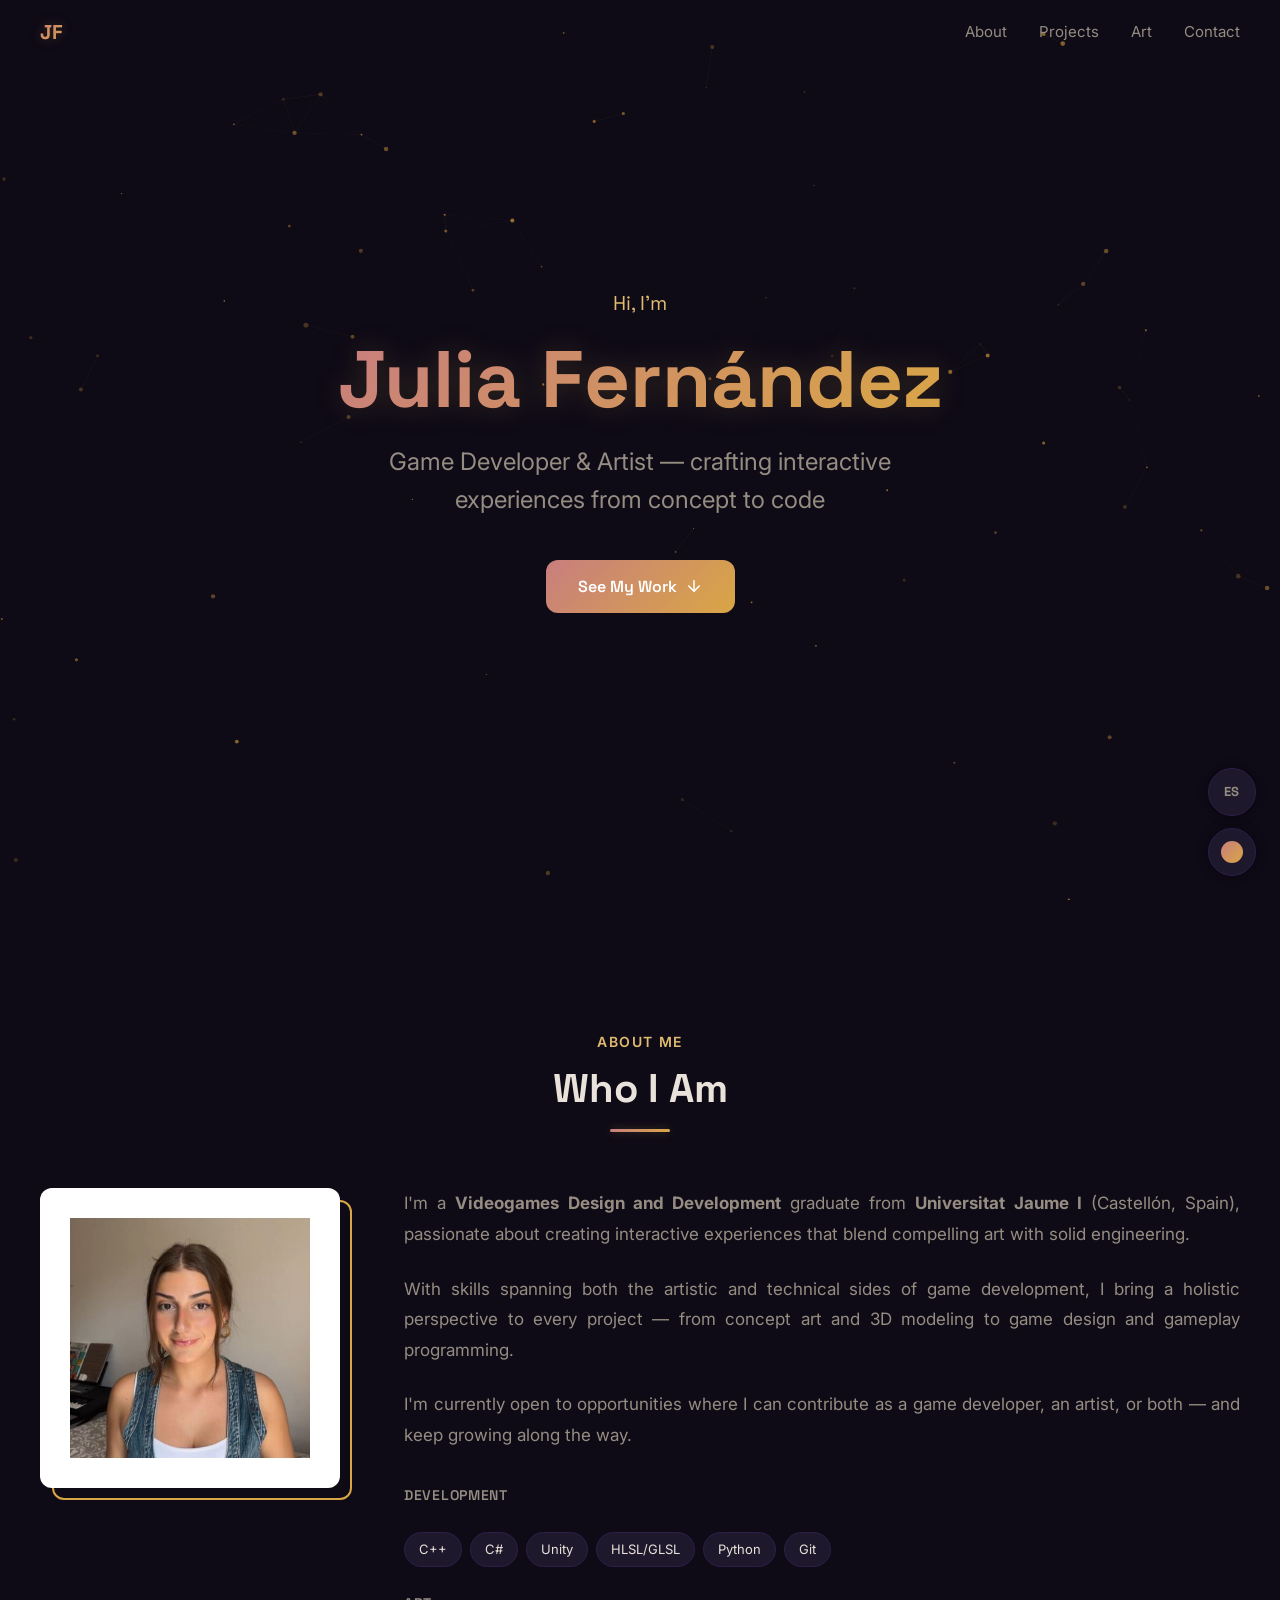
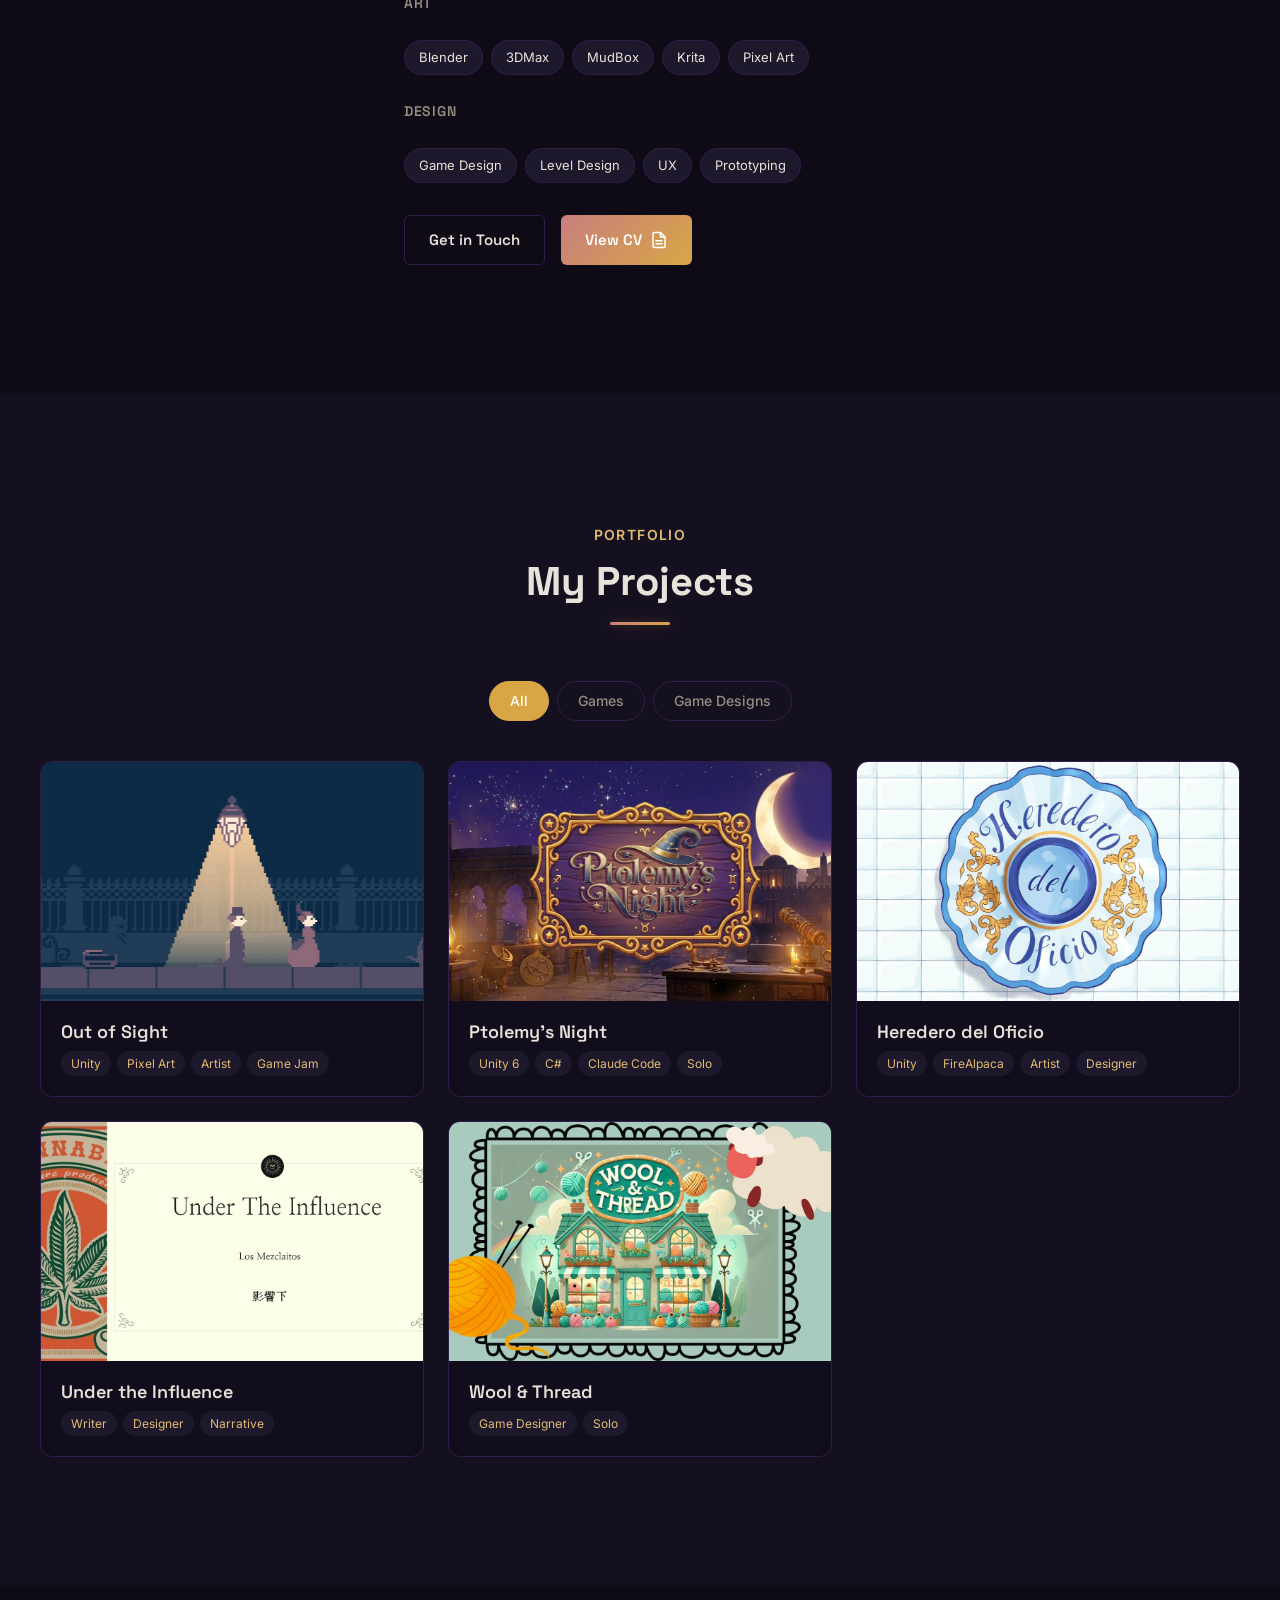
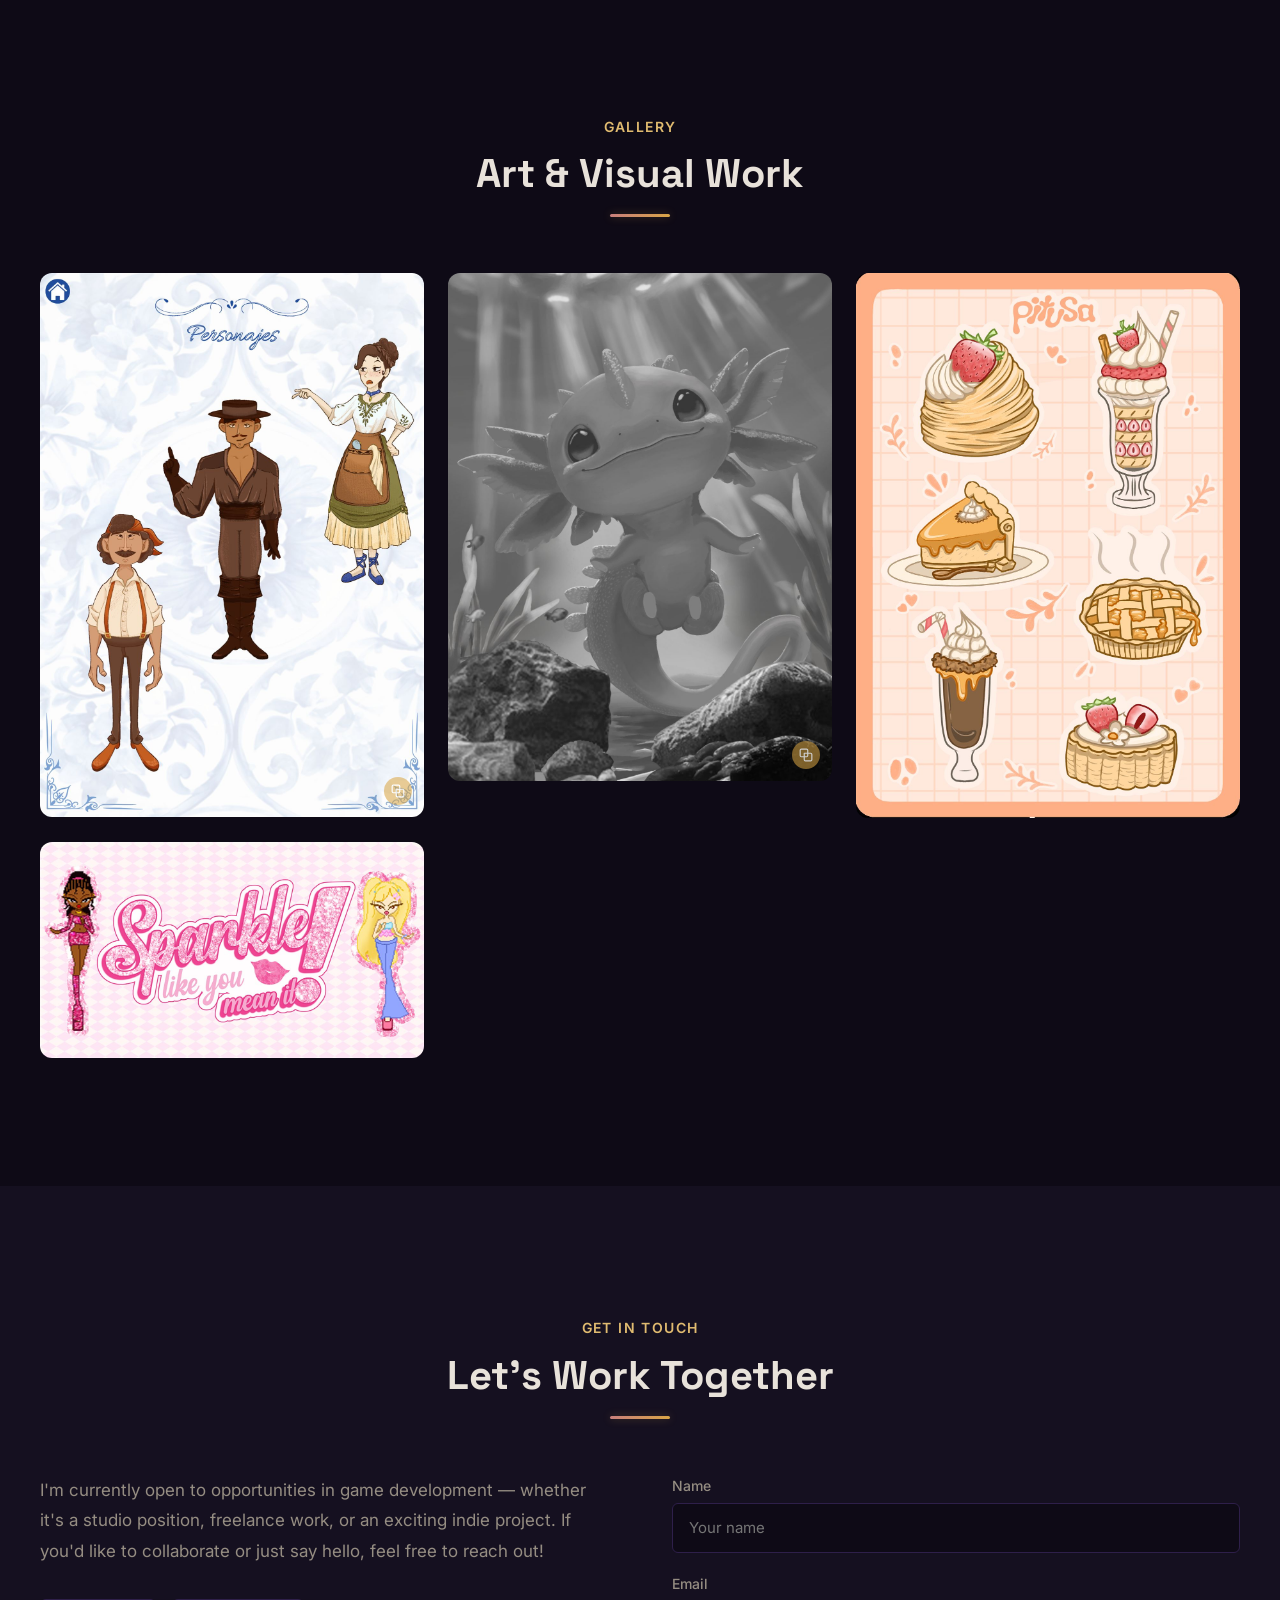
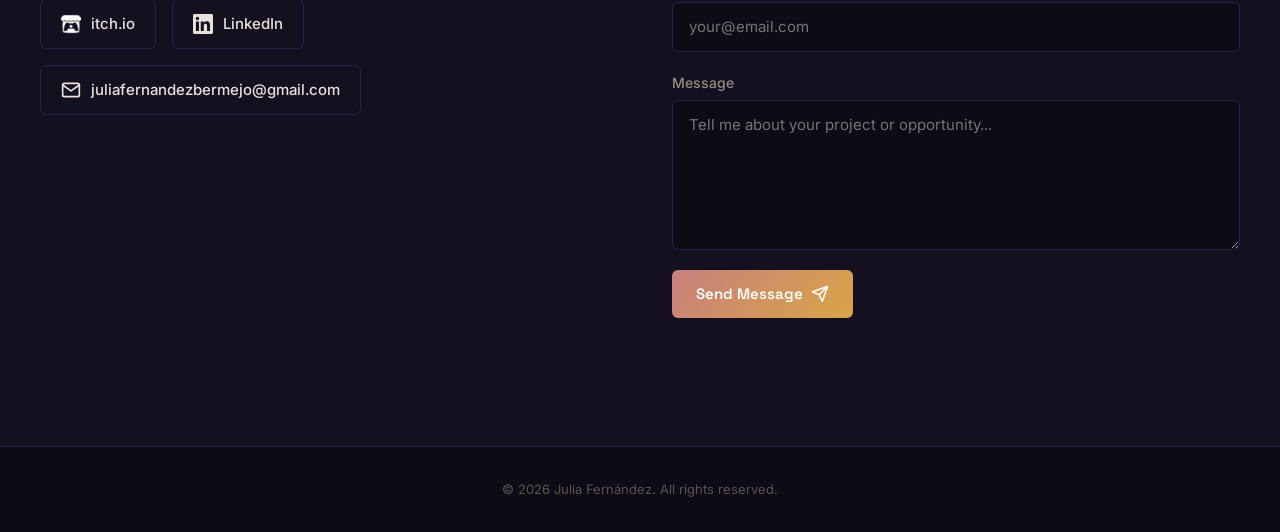
==== commit 9a2c4635: "Rebuild the artbook around the compositions instead of the sprites The first pass read like a jam wr" ====
--- a/index.html
+++ b/index.html
@@ -39,7 +39,7 @@
 
   <!-- Styles -->
   <link rel="stylesheet" href="css/reset.css">
-  <link rel="stylesheet" href="css/style.css?v=8">
+  <link rel="stylesheet" href="css/style.css?v=9">
 
   <!-- Favicon -->
   <link rel="icon" href="favicon.svg" type="image/svg+xml">
@@ -464,8 +464,8 @@
   </button>
 
   <!-- Scripts -->
-  <script src="js/i18n.js?v=8" defer></script>
-  <script src="js/main.js?v=8" defer></script>
-  <script src="js/modal.js?v=8" defer></script>
+  <script src="js/i18n.js?v=9" defer></script>
+  <script src="js/main.js?v=9" defer></script>
+  <script src="js/modal.js?v=9" defer></script>
 </body>
 </html>
